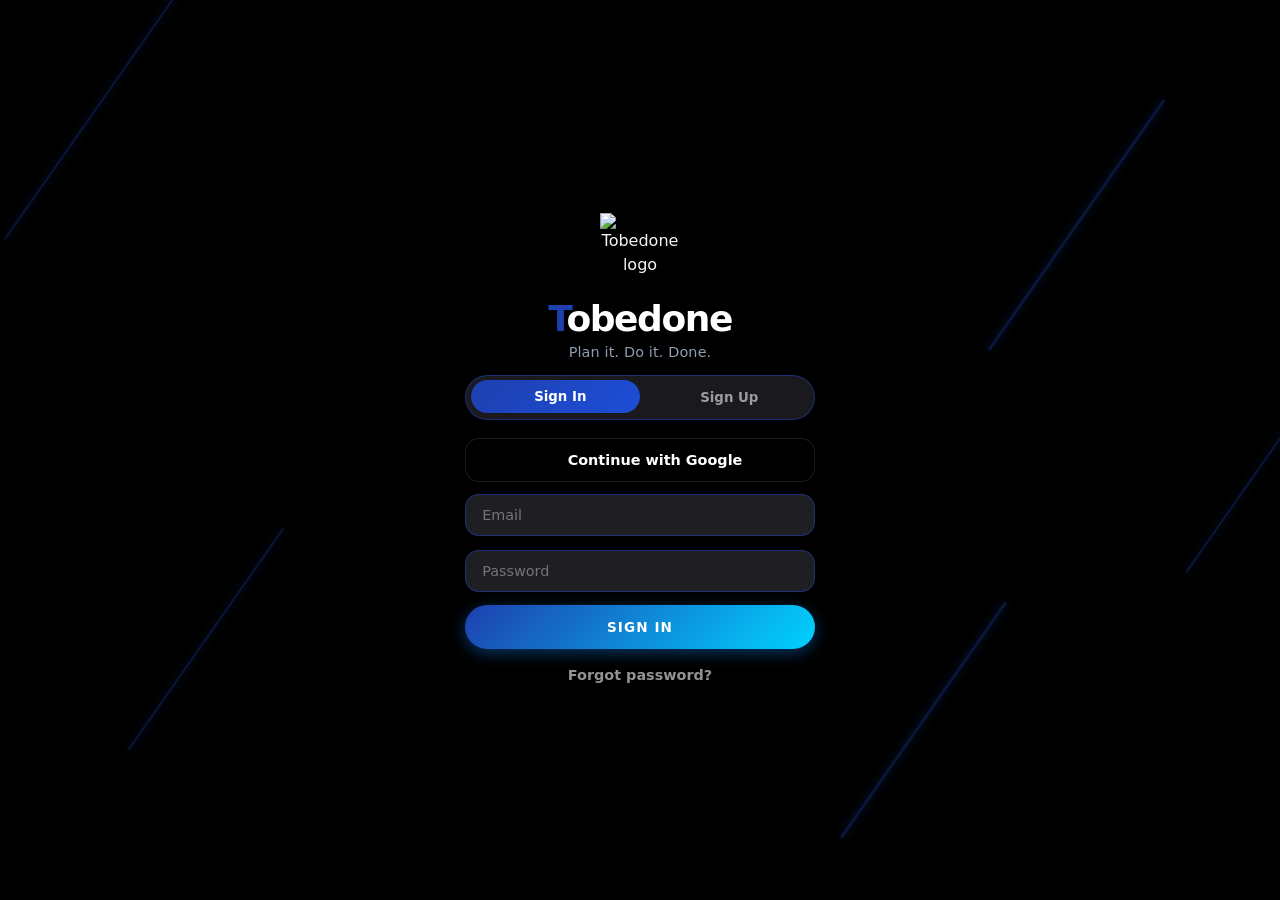
==== index.html @ d6974cb2 "Add files via upload" ====
<!DOCTYPE html>
<html lang="en">
<head>
    <meta charset="UTF-8">
    <meta name="viewport" content="width=device-width, initial-scale=1.0, maximum-scale=1.0, user-scalable=no">
    <title>Tobedone</title>
    <link rel="stylesheet" href="styles.css?v=6.1.9">
    <link rel="stylesheet" href="/src/styles/logo.css?v=6.0.3">
    <link rel="stylesheet" href="https://cdnjs.cloudflare.com/ajax/libs/font-awesome/6.0.0/css/all.min.css">
    <link rel="stylesheet" href="https://cdnjs.cloudflare.com/ajax/libs/cropperjs/1.5.13/cropper.min.css">
    <link rel="manifest" href="manifest.json">
    <link rel="icon" type="image/png" href="/assets/app-logo-20260501.png?v=5">
    <meta name="theme-color" content="#000000">
    <link rel="apple-touch-icon" href="/static/icon-home-192-v7.png">
    <!-- Chart.js -->
    <script src="https://cdn.jsdelivr.net/npm/chart.js"></script>
    <script src="assets.js?v=6.1.9"></script>
</head>
<body class="dark-mode"> <!-- Default to dark mode for pro feel -->
    <div class="bg-lines-container">
        <div class="bg-line bg-line-1"></div>
        <div class="bg-line bg-line-2"></div>
        <div class="bg-line bg-line-3"></div>
        <div class="bg-line bg-line-4"></div>
        <div class="bg-line bg-line-5"></div>
    </div>
    <div id="toast-container" class="toast-container"></div>

    <!-- Auth Page -->
    <div id="auth-page" class="page active">
        <div class="auth-container">
            <img class="auth-logo logo" src="/assets/app-logo-20260501.png?v=3" alt="Tobedone logo">
            <h1 class="main-title">
                <span class="main-title-t">T</span><span class="main-title-rest">obedone</span>
            </h1>
            <p class="brand-tagline">Plan it. Do it. Done.</p>
            <div class="tabs">
                <button id="tab-login" class="tab active" onclick="switchAuthTab('login')">
                    <i class="fas fa-user"></i>
                    <span data-i18n="login">Sign In</span>
                </button>
                <button id="tab-signup" class="tab" onclick="switchAuthTab('signup')">
                    <i class="fas fa-user-plus"></i>
                    <span data-i18n="signup">Sign Up</span>
                </button>
            </div>

            <div class="auth-oauth">
                <button id="google-signin-btn" type="button" class="btn oauth-btn full-width">
                    <span class="oauth-icon" aria-hidden="true"></span>
                    <span data-i18n="continue_with_google">Continue with Google</span>
                </button>
            </div>

            <form id="login-form" class="auth-form active">
                <div class="input-group">
                    <input type="email" id="login-email" data-i18n="email" placeholder="Email" required autocomplete="email">
                </div>
                <div class="input-group">
                    <input type="password" id="login-password" data-i18n="password" placeholder="Password" required autocomplete="current-password">
                    <button type="button" class="password-toggle" data-target="login-password" aria-label="Toggle password visibility">
                        <i class="fas fa-eye" aria-hidden="true"></i>
                    </button>
                </div>
                <button type="submit" class="btn primary" data-i18n="login">Sign In</button>
                <button type="button" id="forgot-password-link" class="btn link-btn" data-i18n="forgot_password">Forgot password?</button>
            </form>

            <form id="signup-form" class="auth-form">
                <div class="input-group">
                    <input type="text" id="signup-name" data-i18n="full_name" placeholder="Full Name" required autocomplete="name">
                </div>
                <div class="input-group">
                    <input type="text" id="signup-username" data-i18n="username" placeholder="Username" required autocomplete="username">
                </div>
                <div class="input-group">
                    <input type="email" id="signup-email" data-i18n="email" placeholder="Email" required autocomplete="email">
                </div>
                <div class="input-group">
                    <input type="password" id="signup-password" data-i18n="password" placeholder="Password" required autocomplete="new-password">
                    <button type="button" class="password-toggle" data-target="signup-password" aria-label="Toggle password visibility">
                        <i class="fas fa-eye" aria-hidden="true"></i>
                    </button>
                </div>
                <button type="submit" class="btn primary" data-i18n="create_account">Create Account</button>
            </form>

            <form id="forgot-form" class="auth-form">
                <div class="auth-note" data-i18n="forgot_password_note">Enter your email and we’ll send you a reset link.</div>
                <div class="input-group">
                    <input type="email" id="forgot-email" data-i18n="email" placeholder="Email" required autocomplete="email">
                </div>
                <button type="submit" class="btn primary" data-i18n="send_reset_link">Send reset link</button>
                <div class="auth-divider"><span data-i18n="or">or</span></div>
                <input type="text" id="recovery-otp" data-i18n="reset_code" placeholder="Reset code" inputmode="numeric" autocomplete="one-time-code">
                <button type="button" id="recovery-otp-btn" class="btn secondary" data-i18n="use_code">Use code</button>
                <button type="button" id="forgot-back-link" class="btn link-btn" data-i18n="back_to_login">Back to login</button>
            </form>

            <div id="verify-form" class="auth-form">
                <div class="auth-note">
                    <div class="auth-note-title" data-i18n="verify_email_title">Verify your email</div>
                    <div id="verify-email-text" class="auth-note-body" data-i18n="verify_email_body">Check your inbox and click the verification link to continue.</div>
                </div>
                <div class="input-group">
                    <input type="text" id="verify-otp" data-i18n="verification_code" placeholder="Verification code" inputmode="numeric" autocomplete="one-time-code">
                </div>
                <button type="button" id="verify-otp-btn" class="btn primary" data-i18n="verify_code">Verify code</button>
                <button type="button" id="resend-verification-btn" class="btn secondary" data-i18n="resend_verification">Resend verification email</button>
                <button type="button" id="verify-back-link" class="btn link-btn" data-i18n="back_to_login">Back to login</button>
            </div>

            <form id="reset-form" class="auth-form">
                <div class="auth-note">
                    <div class="auth-note-title" data-i18n="reset_password_title">Set a new password</div>
                </div>
                <div class="input-group">
                    <input type="password" id="reset-password" data-i18n="new_password" placeholder="New password" required autocomplete="new-password">
                    <button type="button" class="password-toggle" data-target="reset-password" aria-label="Toggle password visibility">
                        <i class="fas fa-eye" aria-hidden="true"></i>
                    </button>
                </div>
                <div class="input-group">
                    <input type="password" id="reset-password-confirm" data-i18n="confirm_password" placeholder="Confirm password" required autocomplete="new-password">
                    <button type="button" class="password-toggle" data-target="reset-password-confirm" aria-label="Toggle password visibility">
                        <i class="fas fa-eye" aria-hidden="true"></i>
                    </button>
                </div>
                <button type="submit" class="btn primary" data-i18n="update_password">Update password</button>
            </form>
            <div id="auth-error" class="error-msg"></div>
        </div>
    </div>

    <!-- Main App Layout -->
    <div id="main-app" class="page">
        <!-- Top Bar -->
        <header class="top-bar">
            <div class="top-bar-left">
                <img class="app-logo-small" src="/assets/app-logo-20260501.png?v=3" alt="Logo">
                <h2 class="app-title-small"><span style="color: var(--primary);">T</span>obedone</h2>
            </div>
            <div class="scroll-progress-track" aria-hidden="true">
                <div id="scroll-progress-fill" class="scroll-progress-fill"></div>
            </div>
        </header>
        <div class="top-actions-float">
            <button id="top-install-btn" class="icon-btn install-trigger" style="display: none;" aria-label="Install App">
                <i class="fas fa-download"></i>
            </button>
            <button class="icon-btn settings-trigger" onclick="showView('settings')" aria-label="Settings">
                <i class="fas fa-cog"></i>
            </button>
        </div>

        <main id="content">
            <!-- Reports View -->
            <section id="view-reports" class="view">
                <div class="view-header">
                    <h1 data-i18n="reports">Reports</h1>
                </div>
                
                <!-- Monthly Calendar -->
                <div class="card calendar-container" style="margin-bottom: 1.5rem;">
                    <div class="calendar-header">
                        <button class="btn secondary" onclick="changeDashboardMonth(-1)">❮</button>
                        <h2 id="dashboard-calendar-month-year">Month Year</h2>
                        <button class="btn secondary" onclick="changeDashboardMonth(1)">❯</button>
                    </div>
                    <div class="calendar-grid" id="dashboard-calendar-grid">
                        <!-- Calendar injected here -->
                    </div>
                </div>

                <div class="card habits-today-card" style="margin-bottom: 1.5rem;">
                    <div class="identity-header">
                        <h3>Today's Habits</h3>
                        <span class="priority-badge priority-medium">Consistency</span>
                    </div>
                    <div id="today-habits-list" class="habit-list"></div>
                </div>
                
                <div id="dashboard-hero-metrics" class="hero-metric-grid">
                    <!-- Hero Metrics injected by app.js -->
                </div>

                <div class="card progress-section" style="margin-bottom: 1.5rem;">
                    <div class="progress-header">
                        <label data-i18n="daily_progress">Daily Progress</label>
                        <span id="multiplier-badge" class="priority-badge priority-low" style="display:none">1.0x Boost</span>
                    </div>
                    <div class="progress-bar"><div id="daily-progress-fill" style="width: 0%"></div></div>
                </div>

                <div id="weekly-summary" class="card" style="margin-top: 1.5rem; display: none;">
                    <h3>Weekly Summary</h3>
                    <div id="weekly-summary-content"></div>
                </div>
            </section>

            <!-- Me View -->
            <section id="view-me" class="view">
                <div class="view-header">
                    <h1 data-i18n="me">Me</h1>
                </div>

                <div class="card" style="margin-bottom: 1.5rem;">
                    <div style="display: flex; align-items: center; gap: 1rem;">
                        <div class="profile-avatar-wrap">
                            <img id="profile-avatar" src="https://ui-avatars.com/api/?name=User&background=0a86ff&color=fff&size=128&bold=true" alt="Profile avatar" class="profile-avatar-img">
                            <button id="profile-avatar-edit" type="button" class="profile-avatar-edit" aria-label="Edit profile photo">
                                <img src="/assets/pencil-edit.png" alt="Edit">
                            </button>
                            <input id="profile-avatar-input" type="file" accept="image/*" style="display:none;">
                        </div>
                        <div style="flex: 1; display: flex; flex-direction: column; gap: 0.25rem; justify-content: center;">
                            <div id="profile-name" class="profile-display-name" style="margin: 0; font-size: 1.5rem;">User</div>
                            <div id="profile-username" class="profile-display-username" style="margin: 0; font-size: 1rem; opacity: 0.7;">@user</div>
                        </div>
                    </div>

                    <form id="profile-edit-form" style="margin-top: 2rem;">
                        <div class="form-row" style="flex-direction: column; gap: 1.5rem;">
                            <!-- Full Name Group -->
                            <div class="form-group" style="display: flex; flex-direction: column; gap: 0.5rem;">
                                <label data-i18n="full_name" style="font-weight: 700; color: var(--text-secondary);">Full Name</label>
                                <div style="display: flex; gap: 1rem; align-items: center; background: rgba(255,255,255,0.03); padding: 0.5rem; border-radius: 16px; border: 1px solid rgba(255,255,255,0.05);">
                                    <input id="profile-name-input" type="text" data-i18n="full_name" placeholder="Full Name" autocomplete="name" readonly style="flex: 1; background: transparent; border: none; padding: 0.5rem 1rem; font-size: 1rem; color: var(--text-primary); outline: none;">
                                    <button type="button" class="primary-link-btn-small" onclick="enableEdit('profile-name-input')" style="min-width: 120px;">
                                        <span data-i18n="change_name">Change Name</span>
                                    </button>
                                </div>
                            </div>
                            <!-- Username Group -->
                            <div class="form-group" style="display: flex; flex-direction: column; gap: 0.5rem;">
                                <label data-i18n="username" style="font-weight: 700; color: var(--text-secondary);">Username</label>
                                <div style="display: flex; gap: 1rem; align-items: center; background: rgba(255,255,255,0.03); padding: 0.5rem; border-radius: 16px; border: 1px solid rgba(255,255,255,0.05);">
                                    <input id="profile-username-input" type="text" data-i18n="username" placeholder="Username" autocomplete="username" readonly style="flex: 1; background: transparent; border: none; padding: 0.5rem 1rem; font-size: 1rem; color: var(--text-primary); outline: none;">
                                    <button type="button" class="primary-link-btn-small" onclick="enableEdit('profile-username-input')" style="min-width: 120px;">
                                        <span data-i18n="change_username">Change Username</span>
                                    </button>
                                </div>
                            </div>
                        </div>
                        <div class="form-actions" style="margin-top: 2rem;">
                            <div style="display:flex; gap: 1rem; width: 100%;">
                                <button id="profile-cancel-btn" type="button" class="btn secondary" style="flex: 1; padding: 12px; border-radius: 100px; font-weight: 700; font-size: 0.85rem;" disabled>Cancel</button>
                                <button id="profile-save-btn" type="submit" class="btn primary" style="flex: 1; padding: 12px; border-radius: 100px; font-weight: 900; font-size: 0.85rem;" disabled>Save Changes</button>
                            </div>
                        </div>
                    </form>
                </div>

                <div class="card identity-card" style="margin-bottom: 1.5rem;">
                    <div class="identity-header">
                        <h3>Identity</h3>
                        <span id="identity-level-badge" class="priority-badge priority-low">Level 1</span>
                    </div>
                    <div class="identity-progress-wrap">
                        <div class="progress-bar">
                            <div id="identity-xp-fill" class="identity-xp-fill" style="width: 0%"></div>
                        </div>
                        <div id="identity-xp-text" class="identity-xp-text">XP 0/100 Total 0</div>
                    </div>
                    <div id="identity-stats" class="identity-stats"></div>
                    <div class="identity-trust">
                        <span class="label">Trust Sync</span>
                        <span id="identity-trust-value" class="value">0.0</span>
                    </div>
                    <div id="identity-badges" class="identity-badges"></div>
                    <button onclick="openShareModal()" class="btn primary" style="width: 100%; margin-top: 1rem;">
                        <i class="fas fa-share-alt" style="margin-right: 0.5rem;"></i> Share Progress
                    </button>
                </div>

                <div class="card for-you-card" style="margin-bottom: 1.5rem;">
                    <div class="identity-header">
                        <h3>For You</h3>
                        <span id="for-you-pressure" class="priority-badge priority-low">Adaptive</span>
                    </div>
                    <div id="for-you-list" class="for-you-list"></div>
                </div>

                <div id="score-comparison" class="card score-comparison" style="display: none; margin-bottom: 1.5rem;">
                    <span id="score-comparison-text"></span>
                </div>

                <div id="missed-tasks-alert" class="card missed-tasks-alert" style="display: none; margin-bottom: 1.5rem;">
                    <span id="missed-tasks-text"></span>
                </div>

                <div class="charts-section">
                    <h2 class="view-subtitle" data-i18n="statistics">Statistics</h2>
                    <div class="chart-grid">
                        <div class="chart-container">
                            <h3 data-i18n="task_distribution">Task Distribution</h3>
                            <canvas id="task-pie-chart"></canvas>
                        </div>
                        <div class="chart-container">
                            <h3 data-i18n="weekly_trend">Weekly Trend</h3>
                            <canvas id="weekly-trend-chart"></canvas>
                        </div>
                    </div>
                </div>
            </section>



            <!-- Calendar View -->
            <section id="view-calendar" class="view">
                <div class="view-header">
                    <h1 data-i18n="calendar">Calendar</h1>
                </div>
                
                <div class="card calendar-container">
                    <div class="calendar-header">
                        <button class="btn secondary" onclick="changeMonth(-1)">❮</button>
                        <h2 id="calendar-month-year">Month Year</h2>
                        <button class="btn secondary" onclick="changeMonth(1)">❯</button>
                    </div>
                    <div class="calendar-grid" id="calendar-grid">
                        <!-- Calendar injected here -->
                    </div>
                </div>

                <div id="day-tasks-container" class="day-tasks-list" style="margin-top: 2rem;">
                    <!-- Tasks for selected day injected here -->
                </div>
            </section>


            <!-- Insights View -->
            <section id="view-insights" class="view">
                <div class="view-header">
                    <h1 data-i18n="insights">Insights</h1>
                </div>
                
                <div id="smart-insights-container" class="insights-container" style="margin-bottom: 2rem;">
                    <!-- Smart insights will be injected here -->
                </div>

                <div class="card" style="margin-bottom: 1.5rem;">
                    <h3 style="margin-bottom: 1rem;">Goal Analytics</h3>
                    <div class="weekly-summary-stats">
                        <div class="weekly-summary-stat">
                            <span class="label">Completion Rate</span>
                            <span id="goal-completion-rate" class="value">0%</span>
                        </div>
                        <div class="weekly-summary-stat">
                            <span class="label">Achieved / Failed</span>
                            <span id="goal-achieved-failed" class="value">0 / 0</span>
                        </div>
                        <div class="weekly-summary-stat">
                            <span class="label">Avg Completion Time</span>
                            <span id="goal-average-time" class="value">0d</span>
                        </div>
                    </div>
                </div>

                <div class="insights-container">
                    <div class="insight-card">
                        <span class="icon"><i class="fas fa-lightbulb"></i></span>
                        <div class="insight-content">
                            <h4 data-i18n="productive_day">Most Productive Day</h4>
                            <p id="insight-best-day">Analyzing patterns...</p>
                        </div>
                    </div>
                    <div class="insight-card">
                        <span class="icon"><i class="fas fa-bolt"></i></span>
                        <div class="insight-content">
                            <h4 data-i18n="productive_hour">Most Productive Hour</h4>
                            <p id="insight-best-hour">Analyzing patterns...</p>
                        </div>
                    </div>
                    <div class="insight-card" style="border-left: 4px solid var(--error);">
                        <span class="icon"><i class="fas fa-exclamation-triangle"></i></span>
                        <div class="insight-content">
                            <h4 data-i18n="failure_patterns">Failure Patterns</h4>
                            <p id="insight-failure-pattern">Analyzing patterns...</p>
                        </div>
                    </div>
                </div>

                <div class="card">
                    <h3 data-i18n="achievements" style="margin-bottom: 1.5rem;">Achievements</h3>
                    <div id="achievements-list" class="achievements-grid">
                        <!-- Achievements injected here -->
                    </div>
                </div>
            </section>


            <!-- Tasks View -->
            <section id="view-tasks" class="view active">
                <div class="view-header">
                    <h1 id="tasks-goals-title" data-i18n="tasks">TASKS</h1>
                    <button id="tasks-goals-add-btn" onclick="toggleCurrentForm()" class="btn primary" data-i18n="add_new_task">+ Add Task</button>
                </div>

                <div class="card" style="margin-bottom: 1.5rem;">
                    <div class="tabs" style="margin: 0;">
                        <button id="tab-tasks-only" class="tab active" onclick="switchTasksGoalsTab('tasks')" data-i18n="tasks">Tasks</button>
                        <button id="tab-goals-only" class="tab" onclick="switchTasksGoalsTab('goals')">Goals</button>
                        <button id="tab-habits-only" class="tab" onclick="switchTasksGoalsTab('habits')">Habits</button>
                    </div>
                </div>

                <div id="smart-suggestion-container" style="display: none;"></div>

                <div id="tasks-only-container">
                    <div class="card" style="margin-bottom: 1.5rem; padding: 1rem;">
                        <div class="filters-bar">
                            <select id="filter-priority" onchange="loadTasks()">
                                <option value="" data-i18n="all">All Priorities</option>
                                <option value="high" data-i18n="high">High</option>
                                <option value="medium" data-i18n="medium">Medium</option>
                                <option value="low" data-i18n="low">Low</option>
                            </select>
                            <select id="filter-status" onchange="loadTasks()">
                                <option value="" data-i18n="all">All Status</option>
                                <option value="pending" data-i18n="pending">Pending</option>
                                <option value="completed" data-i18n="completed">Completed</option>
                                <option value="failed" data-i18n="failed">Failed</option>
                            </select>
                        </div>
                    </div>

                    <div id="task-list" class="task-list">
                        <!-- Tasks injected here -->
                    </div>
                </div>

                <div id="goals-only-container" style="display: none;">
                    <div id="goals-list" class="task-list"></div>
                </div>
                <div id="habits-only-container" style="display: none;">
                    <div id="habits-list" class="task-list"></div>
                </div>
            </section>

            <section id="view-goals" class="view">
                <div class="view-header">
                    <h1>Goals</h1>
                    <button onclick="toggleGoalForm()" class="btn primary">+ New Goal</button>
                </div>
                <div id="goals-list" class="task-list"></div>
            </section>

            <!-- Settings View -->
            <section id="view-settings" class="view">
                <div class="view-header">
                    <h1 data-i18n="settings">Settings</h1>
                </div>
                
                <div class="card" style="margin-bottom: 1.25rem;">
                    <h3 data-i18n="theme" style="margin-bottom: 1rem;">Theme</h3>
                    <div class="settings-row">
                        <span data-i18n="toggle_dark">Toggle Dark Mode</span>
                        <label class="switch">
                            <input type="checkbox" id="dark-mode-switch" onchange="toggleDarkMode()">
                            <span class="slider round"></span>
                        </label>
                    </div>
                </div>

                <div class="card" style="margin-bottom: 1.25rem;">
                    <h3 data-i18n="language" style="margin-bottom: 1rem;">Language</h3>
                    <select id="lang-selector" onchange="changeLanguage(this.value)">
                        <option value="en">English</option>
                        <option value="el">Ελληνικά</option>
                        <option value="es">Español</option>
                        <option value="fr">Français</option>
                        <option value="de">Deutsch</option>
                        <option value="it">Italiano</option>
                        <option value="pt">Português</option>
                    </select>
                </div>

                <div class="card">
                    <h3 data-i18n="app_info" style="margin-bottom: 1rem;">App Info</h3>
                    <p style="margin-bottom: 1rem;"><span data-i18n="version">Version</span>: 4.0.0</p>
                    <button onclick="forceUpdateApp()" class="btn secondary" style="width: 100%; margin-bottom: 1rem;">Force Update App</button>
                    <button id="install-btn" class="btn secondary full-width" style="display:none; margin-bottom: 1rem;">Install App</button>
                    <button onclick="logout()" class="btn logout-btn full-width">
                        <i class="fas fa-sign-out-alt" style="margin-right: 0.5rem;"></i>
                        <span data-i18n="logout">Logout</span>
                    </button>
                </div>
            </section>

        </main>

        <!-- Bottom Navigation -->
        <nav class="bottom-nav">
            <div class="bottom-nav-glow"></div>
            <button class="nav-item active" onclick="showView('tasks')">
                <span class="nav-icon"><i class="fas fa-tasks"></i></span>
                <span class="nav-label" data-i18n="tasks">Tasks</span>
            </button>
            <button class="nav-item" onclick="showView('reports')">
                <span class="nav-icon"><i class="fas fa-chart-line"></i></span>
                <span class="nav-label" data-i18n="reports">Reports</span>
            </button>
            <button class="nav-item" onclick="showView('insights')">
                <span class="nav-icon"><i class="fas fa-chart-bar"></i></span>
                <span class="nav-label" data-i18n="insights">Insights</span>
            </button>
            <button class="nav-item" onclick="showView('me')">
                <span class="nav-icon"><i class="fas fa-user"></i></span>
                <span class="nav-label" data-i18n="me">Me</span>
            </button>
        </nav>
    </div>

    <div id="task-form-container" class="task-form-modal">
        <form id="add-task-form">
            <h3 data-i18n="new_task">New Task</h3>
            <input type="text" id="task-title" data-i18n="task_placeholder" placeholder="What needs to be done?" required>
            
            <div class="form-row">
                <div class="form-group">
                    <label data-i18n="date">Date</label>
                    <input type="date" id="task-date" required>
                </div>
                <div class="form-group">
                    <label data-i18n="time">Time</label>
                    <input type="time" id="task-time" required>
                </div>
            </div>

            <div class="form-row">
                <div class="form-group">
                    <label data-i18n="category">Category</label>
                    <input type="text" id="task-category" placeholder="General" value="General">
                </div>
                <div class="form-group">
                    <label data-i18n="priority">Priority</label>
                    <select id="task-priority">
                        <option value="low" data-i18n="low">Low</option>
                        <option value="medium" data-i18n="medium" selected>Medium</option>
                        <option value="high" data-i18n="high">High</option>
                    </select>
                </div>
            </div>

            <div style="display:none">
                <select id="task-difficulty"><option value="medium" selected></option></select>
                <select id="task-recurring"><option value="none" selected></option></select>
                <input type="date" id="task-due-date">
            </div>

            <div class="goal-link-control">
                <label class="goal-link-toggle">
                    <input type="checkbox" id="task-link-goal-checkbox" onchange="toggleTaskGoalLink(this.checked)">
                    <span>Link this task to a goal</span>
                </label>
                <select id="task-goal-select" disabled>
                    <option value="">Select goal</option>
                </select>
            </div>

            <div class="form-actions">
                <button type="button" onclick="toggleTaskForm()" class="btn secondary" data-i18n="cancel">Cancel</button>
                <button type="submit" class="btn primary" data-i18n="add_task">Add Task</button>
            </div>
        </form>
    </div>

    <div id="goal-form-container" class="task-form-modal">
        <form id="add-goal-form">
            <h3>New Goal</h3>
            <input type="text" id="goal-title" placeholder="Goal title" required>
            <div class="form-row">
                <div class="form-group">
                    <label>Category</label>
                    <input type="text" id="goal-category" placeholder="General" value="General" required>
                </div>
                <div class="form-group">
                    <label>Goal Type</label>
                    <select id="goal-type">
                        <option value="today">Today (Short Length)</option>
                        <option value="tomorrow">Tomorrow (Short Length)</option>
                        <option value="three_days">1-3 days (Short Length)</option>
                        <option value="one_week">1 week (Medium Length)</option>
                        <option value="two_weeks" selected>1-2 weeks (Medium Length)</option>
                        <option value="one_month">1 month (Medium Length)</option>
                        <option value="three_months">3 months (Long Length)</option>
                        <option value="six_months">6 months (Long Length)</option>
                        <option value="one_year">1 year (Long Length)</option>
                        <option value="one_year_plus">1 year+ (Long Length)</option>
                    </select>
                </div>
            </div>
            <div class="form-row">
                <div class="form-group">
                    <label>Deadline</label>
                    <select id="goal-deadline-preset" onchange="handleGoalDeadlinePreset()">
                        <option value="tomorrow">Tomorrow</option>
                        <option value="week">1 Week</option>
                        <option value="month">1 Month</option>
                        <option value="custom">Custom Date</option>
                    </select>
                </div>
                <div class="form-group">
                    <label>Custom Deadline</label>
                    <input type="date" id="goal-custom-deadline" disabled>
                </div>
            </div>
            <div class="form-actions">
                <button type="button" onclick="toggleGoalForm()" class="btn secondary">Cancel</button>
                <button type="submit" class="btn primary">Create Goal</button>
            </div>
        </form>
    </div>

    <div id="habit-form-container" class="task-form-modal">
        <form id="add-habit-form">
            <h3>New Habit</h3>
            <input type="text" id="habit-title" placeholder="Habit title" required>
            <div class="form-row">
                <div class="form-group">
                    <label>Category</label>
                    <input type="text" id="habit-category" placeholder="General" value="General" required>
                </div>
                <div class="form-group">
                    <label>Preferred Time</label>
                    <input type="time" id="habit-time">
                </div>
            </div>
            <div class="form-row">
                <div class="form-group">
                    <label>Frequency</label>
                    <select id="habit-frequency" onchange="toggleHabitDaysSelector(this.value)">
                        <option value="daily">Daily</option>
                        <option value="weekly">Specific Days</option>
                    </select>
                </div>
                <div id="habit-days-group" class="form-group" style="display:none;">
                    <label>Days</label>
                    <div class="habit-days-picker">
                        <label><input type="checkbox" value="0">Mon</label>
                        <label><input type="checkbox" value="1">Tue</label>
                        <label><input type="checkbox" value="2">Wed</label>
                        <label><input type="checkbox" value="3">Thu</label>
                        <label><input type="checkbox" value="4">Fri</label>
                        <label><input type="checkbox" value="5">Sat</label>
                        <label><input type="checkbox" value="6">Sun</label>
                    </div>
                </div>
            </div>
            <div class="form-actions">
                <button type="button" onclick="toggleHabitForm()" class="btn secondary">Cancel</button>
                <button type="submit" class="btn primary">Create Habit</button>
            </div>
        </form>
    </div>

    <div id="goal-reflection-modal" class="task-form-modal">
        <form id="goal-reflection-form">
            <h3>Goal Reflection</h3>
            <div class="form-group">
                <label>What went well?</label>
                <textarea id="reflection-went-well" placeholder="Tell us about what worked..." rows="3"></textarea>
            </div>
            <div class="form-group">
                <label>What didn't go well?</label>
                <textarea id="reflection-didnt-go-well" placeholder="What could be improved..." rows="3"></textarea>
            </div>
            <div class="form-actions">
                <button type="button" onclick="closeReflectionModal()" class="btn secondary">Skip</button>
                <button type="submit" class="btn primary">Save Reflection</button>
            </div>
        </form>
    </div>

    <!-- Share Modal -->
    <div id="share-modal" class="task-form-modal">
        <div class="share-modal-content">
            <h2 style="margin-bottom: 1rem; text-align: center;">Share Your Progress</h2>
            
            <!-- Share Card Preview -->
            <div id="share-card" class="share-card">
                <div class="share-card-header">
                    <img class="share-logo logo" src="/assets/app-logo-20260501.png?v=3" alt="Tobedone">
                    <h3 id="share-username">Username</h3>
                </div>
                <div class="share-card-stats">
                    <div class="share-stat">
                        <span class="share-stat-label">Level</span>
                        <span id="share-level" class="share-stat-value">1</span>
                    </div>
                    <div class="share-stat">
                        <span class="share-stat-label">XP</span>
                        <span id="share-xp" class="share-stat-value">0</span>
                    </div>
                    <div class="share-stat">
                        <span class="share-stat-label">Streak</span>
                        <span id="share-streak" class="share-stat-value">0</span>
                    </div>
                    <div class="share-stat">
                        <span class="share-stat-label">Completed Tasks</span>
                        <span id="share-completed-tasks" class="share-stat-value">0</span>
                    </div>
                    <div class="share-stat">
                        <span class="share-stat-label">Goals Achieved</span>
                        <span id="share-goals-achieved" class="share-stat-value">0</span>
                    </div>
                </div>
                <div class="share-card-footer">
                    <span><span style="color: var(--primary);">T</span>obedone</span>
                </div>
            </div>
            
            <!-- Share Actions -->
            <div class="share-actions">
                <button onclick="downloadShareCard()" class="btn primary" style="flex: 1;">
                    <i class="fas fa-download" style="margin-right: 0.5rem;"></i> Download
                </button>
                <button onclick="copyShareText()" class="btn secondary" style="flex: 1;">
                    <i class="fas fa-copy" style="margin-right: 0.5rem;"></i> Copy Text
                </button>
                <button onclick="nativeShare()" class="btn secondary" style="flex: 1;">
                    <i class="fas fa-share" style="margin-right: 0.5rem;"></i> Share
                </button>
            </div>
            
            <!-- Profile Link -->
            <div class="profile-link-section">
                <label style="margin-bottom: 0.5rem; display: block;">Profile Link</label>
                <div style="display: flex; gap: 0.5rem;">
                    <input type="text" id="profile-link" readonly style="flex: 1; padding: 0.75rem; border-radius: 8px; border: 1px solid var(--border-color); background: var(--bg-secondary); color: var(--text-primary);">
                    <button onclick="copyProfileLink()" class="btn secondary">
                        <i class="fas fa-copy"></i>
                    </button>
                </div>
            </div>
            
            <div class="form-actions" style="margin-top: 1.5rem;">
                <button type="button" onclick="closeShareModal()" class="btn secondary" style="width: 100%;">Close</button>
            </div>
        </div>
    </div>

    <!-- Crop Image Modal -->
    <div id="crop-modal" class="modal">
        <div class="modal-content glass-card" style="max-width: 500px;">
            <div class="modal-header">
                <h3>Adjust Profile Photo</h3>
            </div>
            <div class="crop-container" style="max-height: 400px; overflow: hidden; margin: 1rem 0; border-radius: 12px;">
                <img id="crop-image" src="" style="max-width: 100%; display: block;">
            </div>
            <div style="display: flex; gap: 1rem;">
                <button type="button" id="crop-cancel-btn" class="btn secondary" style="flex: 1;">Cancel</button>
                <button type="button" id="crop-save-btn" class="btn primary" style="flex: 1;">Crop & Save</button>
            </div>
        </div>
    </div>

    <div id="loading-overlay" class="loading-overlay">
        <div class="loading-content">
            <img class="loading-logo logo" src="/assets/app-logo-20260501.png?v=3" alt="Tobedone logo">
            <h2 class="loading-title"><span class="brand-t">T</span><span class="brand-rest">obedone</span></h2>
            <div class="spinner"></div>
        </div>
    </div>


    <script src="https://cdn.jsdelivr.net/npm/@supabase/supabase-js@2.49.1/dist/umd/supabase.min.js"></script>
    <script src="https://cdnjs.cloudflare.com/ajax/libs/cropperjs/1.5.13/cropper.min.js"></script>
    <script src="app.js?v=6.1.9"></script>
</body>
</html>
---- styles.css ----
/* Global Design System - Professional Production Polish */
:root {
    --primary: #1e40af;
    --primary-2: #1e3a8a;
    --primary-3: #3730a3;
    --primary-glow: rgba(30, 64, 175, 0);
    --background: #000000;
    --background-rgb: 0, 0, 0;
    --surface: rgba(30, 30, 35, 1);
    --surface-hover: rgba(40, 40, 45, 1);
    --surface-soft: rgba(25, 25, 30, 1);
    --text-primary: #f5f5f5;
    --text-secondary: rgba(245, 245, 245, 0.6);
    --border: rgba(30, 64, 175, 0.6);
    --success: #15803d;
    --success-glow: rgba(21, 128, 61, 0);
    --error: #991b1b;
    --error-glow: rgba(153, 27, 27, 0);
    --warning: #f59e0b;
    --line-color: rgba(30, 64, 175, 0.4);
    
    /* Glassmorphism */
    --glass-blur: blur(40px);
    --glass-shadow: 0 16px 60px rgba(0, 0, 0, 0.5);
    --card-shadow: 0 10px 40px rgba(0, 0, 0, 0.35);
    --card-hover-shadow: 0 22px 70px rgba(0, 0, 0, 0.5);
    
    /* Spacing & Consistency */
    --radius-md: 12px;
    --radius-lg: 16px;
    --radius-xl: 20px;
    --radius-full: 999px;
    --sidebar-width: 280px;
    --transition-fast: 150ms cubic-bezier(0.4, 0, 0.2, 1);
    --transition: 250ms cubic-bezier(0.4, 0, 0.2, 1);
    --transition-slow: 400ms cubic-bezier(0.4, 0, 0.2, 1);
}

/* Brand Logo Styles */
.logo-defs {
    position: absolute;
    width: 0;
    height: 0;
    overflow: hidden;
}

.logo {
    image-rendering: -webkit-optimize-contrast;
    image-rendering: optimizeQuality;
    -webkit-font-smoothing: antialiased;
    -moz-osx-font-smoothing: grayscale;
}

.brand-logo {
    width: 32px;
    height: 32px;
}

.auth-logo {
    width: 190px !important;
    height: 190px !important;
    margin: 0 auto -0.3rem !important;
    display: block;
}

.loading-content {
    display: flex;
    flex-direction: column;
    align-items: center;
    gap: 1rem;
}

.loading-logo {
    width: 100px;
    height: 100px;
}

.loading-title {
    font-size: 1.5rem;
    font-weight: 800;
    letter-spacing: 0.05em;
}

.brand-t, .loading-title .brand-t {
    color: var(--primary);
}

.brand-rest, .loading-title .brand-rest {
    color: #ffffff;
}

body.light-mode .brand-rest,
body.light-mode .loading-title .brand-rest,
body.light-mode .main-title-rest {
    color: white;
    -webkit-text-stroke: 1.2px black;
    text-shadow: 0 0 2px rgba(0,0,0,0.8);
}

body.light-mode {
    --primary: #1e40af;
    --primary-2: #1e3a8a;
    --primary-3: #3730a3;
    --background: #ffffff;
    --background-rgb: 255, 255, 255;
    --surface: rgba(230, 235, 245, 1);
    --surface-hover: rgba(220, 225, 235, 1);
    --text-primary: #000000;
    --text-secondary: #475569;
    --border: rgba(30, 64, 175, 0.5);
    --line-color: rgba(30, 64, 175, 0.3);
    --success: #15803d;
    --error: #991b1b;
    --primary-glow: rgba(30, 64, 175, 0);
    --glass-shadow: 0 4px 20px rgba(0, 0, 0, 0.08);
}

body.light-mode .bg-lines-container {
    display: block;
}

body.light-mode .bg-line {
    background: rgba(10, 134, 255, 0.18);
    box-shadow: 0 0 18px rgba(10, 134, 255, 0.12);
}

* {
    box-sizing: border-box;
    margin: 0;
    padding: 0;
    font-family: 'Inter', system-ui, -apple-system, sans-serif;
    -webkit-tap-highlight-color: transparent;
}

body {
    background-color: var(--background);
    color: var(--text-primary);
    line-height: 1.5;
    overflow-y: auto;
    min-height: 100vh;
    width: 100vw;
    position: relative;
}

/* Chaotic Futuristic Background Lines */
.bg-lines-container {
    position: fixed;
    inset: 0;
    z-index: -1;
    overflow: hidden;
    pointer-events: none;
}

.bg-lines-container::before,
.bg-lines-container::after { content: none; }

.bg-line {
    position: absolute;
    background: var(--line-color);
    box-shadow: 0 0 10px rgba(10, 134, 255, 0.22), 0 0 16px rgba(10, 134, 255, 0.12);
    border-radius: 100px;
    opacity: 0.82;
    will-change: transform;
    transform: translate3d(0, 0, 0);
}

.bg-line-1 { width: 2px; height: 38vh; top: -8%; left: 8%; transform: rotate(35deg); animation: float1 26s infinite alternate ease-in-out; }
.bg-line-2 { width: 3px; height: 34vh; top: 8%; left: 84%; transform: rotate(35deg); animation: float2 31s infinite alternate ease-in-out; }
.bg-line-3 { width: 2px; height: 30vh; bottom: 14%; left: 16%; transform: rotate(35deg); animation: float3 28s infinite alternate ease-in-out; }
.bg-line-4 { width: 3px; height: 32vh; top: 64%; left: 72%; transform: rotate(35deg); animation: float4 34s infinite alternate ease-in-out; }
.bg-line-5 { width: 2px; height: 26vh; top: 40%; right: 2%; transform: rotate(35deg); animation: float1 29s infinite alternate-reverse ease-in-out; }

@keyframes float1 { 
    0% { transform: translate(0, 0) rotate(-25deg); }
    100% { transform: translate(50px, 30px) rotate(-20deg); }
}
@keyframes float2 { 
    0% { transform: translate(0, 0) rotate(15deg); }
    100% { transform: translate(-40px, 60px) rotate(20deg); }
}
@keyframes float3 { 
    0% { transform: translate(0, 0) rotate(110deg); }
    100% { transform: translate(30px, -40px) rotate(115deg); }
}
@keyframes float4 { 
    0% { transform: translate(0, 0) rotate(45deg); }
    100% { transform: translate(-60px, -20px) rotate(40deg); }
}

/* Scrollbar */
::-webkit-scrollbar { width: 4px; }
::-webkit-scrollbar-track { background: transparent; }
::-webkit-scrollbar-thumb { background: var(--border); border-radius: 10px; }

/* Typography Hierarchy */
h1 { font-size: 1.875rem; font-weight: 800; letter-spacing: -0.025em; margin-bottom: 0.5rem; }
h2 { font-size: 1.5rem; font-weight: 700; letter-spacing: -0.025em; }
h3 { font-size: 1.125rem; font-weight: 600; }
p { color: var(--text-secondary); font-size: 0.9375rem; }

/* Global Card System - Professional Depth & Consistency */
.card, .metric-card, .task-card, .settings-card, .chart-container, .insight-card, .auth-container {
    position: relative;
    overflow: hidden;
    background: var(--surface);
    backdrop-filter: var(--glass-blur);
    -webkit-backdrop-filter: var(--glass-blur);
    border: 1px solid var(--border);
    border-radius: var(--radius-lg);
    padding: 1.5rem;
    box-shadow: var(--card-shadow);
    transition: transform var(--transition), border-color var(--transition), background var(--transition), box-shadow var(--transition);
    z-index: 1;
}

body.light-mode .card,
body.light-mode .task-card,
body.light-mode .settings-card,
body.light-mode .chart-container,
body.light-mode .insight-card,
body.light-mode .auth-container {
    background: var(--surface);
}

body.light-mode .metric-card {
    background: linear-gradient(135deg, rgba(255,255,255,1), rgba(255,255,255,1));
    border-color: rgba(30,64,175,0.15);
}

body.light-mode .hero-metric {
    border: none !important;
    box-shadow: none !important;
}

body.light-mode .hero-metric-grid .hero-metric:nth-child(1) {
    background: linear-gradient(135deg, #f4f8ff 0%, #2b5fd6 58%, #173a8a 100%) !important;
}

body.light-mode .hero-metric-grid .hero-metric:nth-child(2) {
    background: linear-gradient(135deg, #fff6ee 0%, #d97706 58%, #8a3f00 100%) !important;
}

body.light-mode .hero-metric-grid .hero-metric:nth-child(3) {
    background: linear-gradient(135deg, #effff4 0%, #16a34a 58%, #065f46 100%) !important;
}

body.light-mode .hero-metric-bg {
    display: none !important;
}

body.light-mode .hero-metric-label,
body.light-mode .hero-metric-value {
    color: #ffffff !important;
    text-shadow: 0 1px 1px rgba(0,0,0,0.25);
}



.card:hover, .task-card:hover, .metric-card:hover {
    background: var(--surface-hover);
    border-color: var(--primary);
    box-shadow: var(--card-hover-shadow);
    transform: translateY(-4px);
}

/* Metric Card Enhancements */
.metrics-grid {
    display: grid;
    grid-template-columns: repeat(auto-fit, minmax(240px, 1fr));
    gap: 1.25rem;
}

.metric-card {
    padding: 1.25rem;
    position: relative;
    overflow: hidden;
}

.metric-card::before {
    content: '';
    position: absolute;
    top: 0;
    left: 0;
    width: 4px;
    height: 100%;
    background: linear-gradient(to bottom, var(--primary), #10b981);
}

.metric-card:nth-child(2)::before {
    background: linear-gradient(to bottom, #f59e0b, #ef4444);
}

.metric-card:nth-child(3)::before {
    background: linear-gradient(to bottom, #10b981, #06b6d4);
}

/* Score label covers entire metric card background */
.metric-card:nth-child(1):has(.score-label.excellent) {
    background: linear-gradient(135deg, rgba(16, 185, 129, 0.25), rgba(16, 185, 129, 0.08));
}
.metric-card:nth-child(1):has(.score-label.good) {
    background: linear-gradient(135deg, rgba(0, 102, 255, 0.25), rgba(0, 102, 255, 0.08));
}
.metric-card:nth-child(1):has(.score-label.average) {
    background: linear-gradient(135deg, rgba(245, 158, 11, 0.25), rgba(245, 158, 11, 0.08));
}
.metric-card:nth-child(1):has(.score-label.low) {
    background: linear-gradient(135deg, rgba(239, 68, 68, 0.35), rgba(239, 68, 68, 0.1));
    border-left: 6px solid #EF4444;
}

/* Streak metric card background */
.metric-card:nth-child(2) {
    background: linear-gradient(135deg, rgba(245, 158, 11, 0.2), rgba(239, 68, 68, 0.05));
}

/* Success metric card background */
.metric-card:nth-child(3) {
    background: linear-gradient(135deg, rgba(16, 185, 129, 0.2), rgba(6, 182, 212, 0.05));
}

.metric-card .icon {
    width: 48px;
    height: 48px;
    border-radius: 12px;
    background: linear-gradient(135deg, #0a86ff, #10b981);
    display: flex;
    align-items: center;
    justify-content: center;
    font-size: 1.5rem;
    color: white;
    border: 1px solid rgba(10, 134, 255, 0.4);
    box-shadow: 0 0 12px rgba(10, 134, 255, 0.3);
}

.metric-card:nth-child(2) .icon {
    background: linear-gradient(135deg, #f59e0b, #ef4444);
    color: white;
    border-color: rgba(245, 158, 11, 0.4);
    box-shadow: 0 0 12px rgba(245, 158, 11, 0.3);
}

.metric-card:nth-child(3) .icon {
    background: linear-gradient(135deg, #10b981, #06b6d4);
    color: white;
    border-color: rgba(16, 185, 129, 0.4);
    box-shadow: 0 0 12px rgba(16, 185, 129, 0.3);
}


/* Buttons - Micro-interactions & Smooth Feedback */
.btn {
    display: inline-flex;
    align-items: center;
    justify-content: center;
    padding: 0.85rem 1.6rem;
    border: 1px solid transparent;
    border-radius: var(--radius-md);
    font-weight: 600;
    font-size: 0.9rem;
    cursor: pointer;
    transition: all var(--transition);
    min-height: 44px;
    min-width: 44px;
    gap: 0.6rem;
    white-space: nowrap;
    user-select: none;
    -webkit-user-select: none;
}

.btn:hover {
    transform: scale(1.02);
}

.btn:active { 
    transform: scale(0.97); 
    transition: all var(--transition-fast);
}

.btn.primary, .btn.secondary {
    background: var(--primary);
    color: white;
    box-shadow: none;
    border: 2px solid rgba(30, 64, 175, 0.8);
}

.btn.primary:hover, .btn.secondary:hover {
    background: #1e3a8a;
    transform: translateY(-2px) scale(1.02);
    box-shadow: none;
}

.btn.full-width { width: 100%; }


/* Specific Task Buttons - Glow & Hover Effects */
.task-btn {
    padding: 0.5rem 1.25rem;
    font-size: 0.75rem;
    border-radius: var(--radius-md);
    transition: all var(--transition);
}

.task-btn.completed {
    background: rgba(34, 197, 94, 0.12);
    border: 1px solid var(--success);
    color: var(--success);
}

.task-btn.completed:hover {
    background: var(--success);
    color: white;
    box-shadow: none;
    transform: translateY(-1px) scale(1.02);
}

.task-btn.failed {
    background: rgba(239, 68, 68, 0.12);
    border: 1px solid var(--error);
    color: var(--error);
}

.task-btn.failed:hover {
    background: var(--error);
    color: white;
    box-shadow: none;
    transform: translateY(-1px) scale(1.02);
}

.btn-icon {
    font-size: 1rem;
    font-weight: 400;
}

/* Status Badges - Glow Effects */
.status-badge {
    display: inline-flex;
    align-items: center;
    justify-content: center;
    padding: 0.5rem 1rem;
    border-radius: var(--radius-full);
    font-size: 0.75rem;
    font-weight: 700;
    text-transform: uppercase;
    width: 160px;
    transform: translateY(-20px);
}

.status-badge.completed {
    background: rgba(34, 197, 94, 0.15);
    color: var(--success);
    border: 1px solid var(--success);
    box-shadow: 0 0 14px var(--success-glow);
}

.status-badge.failed {
    background: rgba(239, 68, 68, 0.3);
    color: var(--error);
    border: 2px solid var(--error);
    box-shadow: 0 0 20px var(--error-glow);
    padding: 0.75rem 1.5rem;
    font-size: 0.9rem;
}


/* Layout */
.page { display: none; min-height: 100vh; width: 100vw; flex-direction: column; }
.page.active { display: flex; }

/* Top Bar */
.top-bar {
    position: fixed;
    top: 0;
    left: 0;
    right: 0;
    height: 70px;
    background: transparent;
    backdrop-filter: none;
    -webkit-backdrop-filter: none;
    border-bottom: none;
    display: flex;
    align-items: center;
    justify-content: space-between;
    padding: 0 1.5rem;
    z-index: 1000;
    will-change: transform;
    transition: transform 180ms cubic-bezier(0.2, 0.9, 0.2, 1);
}

.top-bar.hidden {
    transform: translate3d(0, -100%, 0);
}

.top-actions-float {
    position: fixed;
    top: 14px;
    right: 16px;
    z-index: 1100;
    display: flex;
    align-items: center;
    gap: 0.75rem;
    padding: 6px;
    border-radius: 18px;
    background: rgba(0, 0, 0, 0.20);
    border: 1px solid rgba(120, 148, 255, 0.18);
    backdrop-filter: blur(18px);
    -webkit-backdrop-filter: blur(18px);
}

body.light-mode .top-actions-float {
    background: rgba(255, 255, 255, 0.56);
    border: 1px solid rgba(10, 134, 255, 0.14);
}

.scroll-progress-track {
    position: absolute;
    left: 1.25rem;
    right: 1.25rem;
    bottom: 10px;
    height: 3px;
    border-radius: 999px;
    background: rgba(255, 255, 255, 0.06);
    border: 1px solid rgba(120, 148, 255, 0.14);
    overflow: hidden;
    pointer-events: none;
}

.scroll-progress-fill {
    height: 100%;
    width: 100%;
    transform: scaleX(0);
    transform-origin: left center;
    background: var(--primary);
    box-shadow: none;
    transition: transform 140ms ease-out;
}

body.light-mode .top-bar {
    background: transparent;
    border-bottom: none;
}

body.light-mode .scroll-progress-track {
    background: rgba(2, 6, 23, 0.06);
    border: 1px solid rgba(10, 134, 255, 0.14);
}

.top-bar-left {
    display: flex;
    align-items: center;
    gap: 0.75rem;
}

.app-logo-small {
    width: 32px;
    height: 32px;
}

.app-title-small {
    font-size: 1.1rem;
    font-weight: 800;
    letter-spacing: -0.02em;
}

.icon-btn {
    width: 40px;
    height: 40px;
    border-radius: 12px;
    background: transparent !important;
    border: none !important;
    color: var(--text-primary);
    display: grid;
    place-items: center;
    cursor: pointer;
    transition: all 0.3s ease;
}

.icon-btn:hover {
    background: rgba(30, 64, 175, 0.05);
    transform: translateY(-2px);
}

body.light-mode .icon-btn:hover {
    background: rgba(30, 64, 175, 0.08);
}

.top-bar-right {
    display: flex;
    gap: 0.75rem;
    align-items: center;
}

.settings-trigger i {
    transition: transform 0.6s cubic-bezier(0.4, 0, 0.2, 1);
}

.settings-trigger:hover i {
    transform: rotate(90deg);
}

.nav-item.active .settings-trigger i {
    animation: spin 4s linear infinite;
}

@keyframes spin {
    from { transform: rotate(0deg); }
    to { transform: rotate(360deg); }
}

.bottom-nav {
    position: fixed;
    bottom: 2rem;
    left: 50%;
    transform: translateX(-50%);
    width: 92%;
    max-width: 480px;
    height: 76px;
    background: linear-gradient(180deg, rgba(10, 134, 255, 0.12), rgba(0, 0, 0, 0.72));
    backdrop-filter: var(--glass-blur);
    -webkit-backdrop-filter: var(--glass-blur);
    border: 1px solid rgba(120, 148, 255, 0.22);
    border-radius: 30px;
    display: flex;
    align-items: center;
    justify-content: space-around;
    padding: 0 1rem;
    z-index: 1000;
    box-shadow: 0 30px 70px -14px rgba(0, 0, 0, 0.72);
}

.bottom-nav::before {
    content: "";
    position: absolute;
    inset: 0;
    border-radius: 30px;
    background: radial-gradient(120% 120% at 18% 10%, rgba(34, 211, 238, 0.20), transparent 55%),
                radial-gradient(120% 120% at 82% 20%, rgba(167, 139, 250, 0.14), transparent 60%),
                radial-gradient(140% 140% at 50% 120%, rgba(10, 134, 255, 0.12), transparent 60%);
    pointer-events: none;
    z-index: 0;
}

.bottom-nav-glow {
    position: absolute;
    bottom: -15px;
    left: 10%;
    right: 10%;
    height: 25px;
    background: linear-gradient(90deg, var(--primary-2), var(--primary), var(--primary-3));
    filter: blur(55px);
    opacity: 0.65;
    z-index: -1;
    pointer-events: none;
    transition: all 0.5s ease;
    border-radius: 50%;
}


.nav-item {
    display: flex;
    flex-direction: column;
    align-items: center;
    justify-content: center;
    gap: 0.35rem;
    padding: 0.5rem;
    border: none;
    background: transparent;
    color: rgba(238, 246, 255, 0.62);
    cursor: pointer;
    transition: all 0.3s cubic-bezier(0.4, 0, 0.2, 1);
    position: relative;
    min-width: 64px;
    z-index: 1;
}

.nav-item::before {
    content: "";
    position: absolute;
    inset: -6px 6px;
    border-radius: 22px;
    background: linear-gradient(135deg, rgba(34, 211, 238, 0.14), rgba(10, 134, 255, 0.10), rgba(167, 139, 250, 0.12));
    opacity: 0;
    transform: scale(0.92);
    filter: blur(0px);
    transition: opacity var(--transition), transform var(--transition), filter var(--transition);
}

.nav-item:hover::before { opacity: 0.55; transform: scale(0.98); }
.nav-item:active { transform: translateY(1px); }
.nav-item.active::before {
    opacity: 1;
    transform: scale(1);
    filter: blur(0px);
    box-shadow: 0 10px 26px rgba(0, 0, 0, 0.35), 0 0 26px rgba(10, 134, 255, 0.22);
}

.nav-icon {
    font-size: 1.25rem;
    transition: transform 0.3s ease;
}

.nav-label {
    font-size: 0.65rem;
    font-weight: 700;
    text-transform: uppercase;
    letter-spacing: 0.05em;
    opacity: 0.6;
}

.nav-item.active {
    color: var(--primary);
}

.nav-item.active .nav-icon {
    transform: translateY(-4px);
    filter: drop-shadow(0 0 10px rgba(10, 134, 255, 0.55)) drop-shadow(0 0 18px rgba(34, 211, 238, 0.25));
}

.nav-item.active .nav-label {
    opacity: 1;
}

.nav-item.active::after {
    content: "";
    position: absolute;
    bottom: -4px;
    width: 4px;
    height: 4px;
    background: var(--primary);
    border-radius: 50%;
    box-shadow: none;
}

/* Content */
#content {
    flex: 1;
    width: 100%;
    height: 100vh;
    height: 100dvh; 
    overflow-y: auto;
    overflow-x: hidden;
    padding: 90px 1.5rem 120px 1.5rem; /* Adjusted for top and bottom bars */
    display: flex;
    flex-direction: column;
    position: relative;
}

@media (max-width: 600px) {
    #content {
        padding: 85px 1rem 110px 1rem;
    }
    
    .bottom-nav {
        bottom: 1.5rem;
        width: 95%;
    }
}

.nav-item.active .nav-icon { 
    color: var(--primary);
}

body.light-mode .bottom-nav {
    background: transparent;
    border: none;
    box-shadow: none;
}

body.light-mode .bottom-nav::before {
    background: none;
}

body.light-mode .nav-item { color: rgba(15, 23, 42, 0.62); }

body.light-mode .nav-item::before {
    background: linear-gradient(135deg, rgba(6, 182, 212, 0.18), rgba(10, 134, 255, 0.14), rgba(139, 92, 246, 0.14));
}

.logout-btn {
    margin-top: auto;
    color: var(--error) !important;
    opacity: 0.8;
}

.logout-btn:hover { opacity: 1; background: rgba(239, 68, 68, 0.1) !important; }

.view { 
    display: none; 
    width: 100%; 
    max-width: 1080px; 
    margin: 0 auto; 
    flex-direction: column;
    opacity: 0;
    transform: translateY(8px);
    transition: opacity var(--transition), transform var(--transition);
}

.view.active { 
    display: flex; 
    opacity: 1;
    transform: translateY(0);
}

@keyframes fadeIn {
    from { opacity: 0; transform: translateY(8px); }
    to { opacity: 1; transform: translateY(0); }
}


.view-header {
    display: flex;
    justify-content: space-between;
    align-items: center;
    margin-bottom: 1.5rem;
    background: transparent;
    border: none;
    border-radius: 0;
    padding: 0;
    box-shadow: none;
    z-index: 1;
    position: relative;
}


.progress-header {
    display: flex;
    justify-content: space-between;
    align-items: center;
    margin-bottom: 1rem;
}

.progress-header label {
    font-weight: 700;
    margin: 0;
}


/* Progress Bar */
.progress-section { margin-top: 1rem; }
.progress-bar {
    height: 8px;
    background: rgba(255, 255, 255, 0.03);
    border-radius: 10px;
    overflow: hidden;
    border: 1px solid var(--border);
}

#daily-progress-fill {
    height: 100%;
    background: var(--primary);
    box-shadow: none;
    transition: width 0.6s cubic-bezier(0.4, 0, 0.2, 1);
}

/* Filters & Actions */
.tasks-header-actions {
    display: flex;
    justify-content: space-between;
    align-items: center;
    margin-bottom: 2rem;
    gap: 1rem;
}

.filters-bar { display: flex; gap: 0.75rem; }
.filters-bar select { width: auto; min-height: 40px; padding: 0 1rem; }

/* === HERO METRIC GRID === */
.hero-metric-grid {
    display: grid;
    grid-template-columns: repeat(auto-fit, minmax(280px, 1fr));
    gap: 1.25rem;
    margin-bottom: 2rem;
}

.hero-metric {
    position: relative;
    border-radius: 28px;
    padding: 1.75rem 1.5rem;
    transition: all 0.5s cubic-bezier(0.4, 0, 0.2, 1);
    cursor: default;
    display: flex;
    flex-direction: column;
    min-height: 240px;
    border: none !important;
    background-color: transparent !important;
    box-shadow: none !important;
}

.hero-metric-bg {
    position: absolute;
    top: 0;
    left: 0;
    right: 0;
    bottom: 0;
    background-size: 130% 130% !important; /* Increased zoom for safety to hide edge lines */
    background-position: center !important;
    background-repeat: no-repeat !important;
    filter: saturate(1.8) brightness(1.15) contrast(1.1); /* Enhanced color intensity */
    z-index: 0;
    pointer-events: none;
}

.hero-metric-content {
    position: relative;
    display: flex;
    flex-direction: column;
    height: 100%;
    width: 100%;
}

.hero-metric:hover {
    transform: translateY(-8px) scale(1.02);
}

.hero-metric-icon {
    width: 56px;
    height: 56px;
    margin-bottom: 1rem;
    display: flex;
    align-items: center;
    justify-content: center;
    background: transparent !important;
    border: none !important;
    box-shadow: none !important;
    backdrop-filter: none !important;
    -webkit-backdrop-filter: none !important;
    border-radius: 9999px !important;
    overflow: hidden !important;
    -webkit-mask-image: radial-gradient(circle, black 100%, transparent 100%);
    mask-image: radial-gradient(circle, black 100%, transparent 100%);
}

.hero-metric-icon img {
    width: 44px;
    height: 44px;
    object-fit: contain;
    mix-blend-mode: screen;
    filter: brightness(1.15) contrast(1.1) saturate(1.25);
}

body.light-mode .hero-metric-icon img {
    filter: brightness(1.1) contrast(1.1) saturate(1.2) !important;
    mix-blend-mode: screen !important;
}

.hero-metric-label {
    font-size: 0.85rem;
    font-weight: 700;
    color: white !important;
    text-transform: uppercase;
    letter-spacing: 0.15em;
    margin-bottom: 0.5rem;
}

.hero-metric-value {
    font-size: 3rem;
    font-weight: 900;
    line-height: 1;
    letter-spacing: -0.04em;
    margin-bottom: 0.5rem;
    color: white !important;
}

.trust-score-badge-wrap {
    margin-top: 14px;
    width: 140px;
    max-width: 85%;
    height: auto;
    position: relative;
}

.trust-score-badge {
    width: 100%;
    height: auto;
    display: block;
    filter: drop-shadow(0 0 10px rgba(0,0,0,0.35));
    pointer-events: none;
}

.hero-metric-sub {
    font-size: 0.9rem;
    font-weight: 800;
    display: inline-flex;
    align-items: center;
    gap: 6px;
    background: rgba(0,0,0,0.3) !important;
    padding: 6px 14px;
    border-radius: 9999px;
    backdrop-filter: blur(10px);
    color: #4ade80 !important;
    width: fit-content;
}

/* === BRAND NEW BADGE IMPLEMENTATION (FROM SCRATCH) === */
.status-badge-container {
    width: 150px;
    height: 90px;
    margin-top: -15px; 
    margin-left: -20px;
    display: block;
    background-repeat: no-repeat;
    background-size: contain !important;
    background-position: center !important;
    background-color: transparent !important;
    border: none !important;
    box-shadow: none !important;
    filter: brightness(1.1) contrast(1.2) saturate(1.4) blur(0.2px);
    position: relative;
    z-index: 1000;
}

/* Suggestions & Insights */
.suggestion-box {
    background: rgba(10, 132, 255, 0.08);
    border: 1px solid rgba(10, 132, 255, 0.22);
    padding: 1rem;
    border-radius: 12px;
    margin-bottom: 1.5rem;
    display: flex;
    align-items: center;
    gap: 0.75rem;
}

.suggestion-box p { color: #38a7ff; font-weight: 600; }

.insights-container {
    display: grid;
    grid-template-columns: repeat(auto-fit, minmax(300px, 1fr));
    gap: 1.25rem;
    margin-bottom: 2rem;
}

.insight-card { display: flex; align-items: flex-start; gap: 1rem; }
.insight-card .icon { font-size: 1.25rem; }
.insight-card h4 { font-size: 0.8125rem; color: var(--text-secondary); margin-bottom: 0.25rem; }
.insight-card p { color: var(--text-primary); font-weight: 600; font-size: 1rem; }

/* Achievements */
.achievements-grid {
    display: grid;
    grid-template-columns: repeat(auto-fill, minmax(100px, 1fr));
    gap: 1rem;
}

.achievement-badge {
    display: flex;
    flex-direction: column;
    align-items: center;
    gap: 0.5rem;
    padding: 1rem;
    border-radius: 12px;
    background: rgba(255, 255, 255, 0.02);
    border: 1px solid var(--border);
    opacity: 0.4;
    filter: grayscale(1);
    transition: all var(--transition);
    width: 160px;
    transform: translateY(-20px);
}

.achievement-badge.unlocked {
    opacity: 1;
    filter: grayscale(0);
    background: rgba(16, 185, 129, 0.05);
    border-color: rgba(16, 185, 129, 0.2);
}

.achievement-badge .icon { font-size: 1.5rem; }
.achievement-badge .name { font-size: 0.7rem; font-weight: 700; color: var(--text-secondary); text-align: center; }

/* Modal / Form container - Smooth Transitions */
.task-form-modal {
    display: none;
    position: fixed;
    inset: 0;
    background: rgba(15, 23, 42, 0.85);
    backdrop-filter: blur(8px);
    -webkit-backdrop-filter: blur(8px);
    z-index: 1000;
    align-items: center;
    justify-content: center;
    padding: 1.25rem;
    opacity: 0;
    transition: opacity var(--transition);
}

.task-form-modal.active { 
    display: flex; 
    opacity: 1;
}

.task-form-modal form {
    background: var(--surface);
    backdrop-filter: var(--glass-blur);
    -webkit-backdrop-filter: var(--glass-blur);
    padding: 2rem;
    border-radius: var(--radius-xl);
    border: 1px solid var(--border);
    width: 100%;
    max-width: 500px;
    display: flex;
    flex-direction: column;
    gap: 1.25rem;
    box-shadow: var(--card-hover-shadow);
    transform: scale(0.9);
    opacity: 0;
    transition: transform var(--transition), opacity var(--transition);
}

.task-form-modal.active form {
    transform: scale(1);
    opacity: 1;
}


.form-row { display: grid; grid-template-columns: 1fr 1fr; gap: 1rem; }
.form-group label { display: block; font-size: 0.75rem; color: var(--text-secondary); margin-bottom: 0.5rem; font-weight: 600; }
.form-actions { display: flex; justify-content: flex-end; gap: 0.75rem; margin-top: 1rem; }

/* Settings Helpers */
.settings-row {
    display: flex;
    justify-content: space-between;
    align-items: center;
    padding: 0.5rem 0;
}

/* Toggle Switch */
.switch {
    position: relative;
    display: inline-block;
    width: 48px;
    height: 24px;
}

.switch input {
    opacity: 0;
    width: 0;
    height: 0;
}

.slider {
    position: absolute;
    cursor: pointer;
    inset: 0;
    background-color: var(--border);
    transition: .4s;
}

.slider:before {
    position: absolute;
    content: "";
    height: 18px;
    width: 18px;
    left: 3px;
    bottom: 3px;
    background-color: white;
    transition: .4s;
}

input:checked + .slider {
    background-color: var(--primary);
}

input:focus + .slider {
    box-shadow: 0 0 1px var(--primary);
}

input:checked + .slider:before {
    transform: translateX(24px);
}

.slider.round {
    border-radius: 34px;
}

.slider.round:before {
    border-radius: 50%;
}


/* Auth Page */
#auth-page {
    padding: 1.5rem 1rem;
    align-items: center;
    justify-content: center;
    height: 100vh;
    overflow: hidden !important;
    position: fixed;
    width: 100%;
    top: 0;
    left: 0;
}

.page.active#auth-page,
#auth-page.page.active {
    display: flex;
}

.auth-container {
    width: 100%;
    max-width: 420px;
    margin: auto;
    text-align: center;
    padding: 1rem 2.2rem;
    background: transparent !important;
    border: none !important;
    box-shadow: none !important;
    height: auto;
    max-height: 100vh;
    display: flex;
    flex-direction: column;
    overflow: hidden !important;
}

/* Global Reset for ANY potential bullets - specifically targeting text content bullets */
.auth-container ul, .auth-container li {
    list-style: none !important;
    list-style-type: none !important;
    margin: 0 !important;
    padding: 0 !important;
}

.auth-container *::before, .auth-container *::after {
    /* Only remove content if it's a bullet-like string */
    content: none !important;
    display: none !important;
}

/* Re-allow FontAwesome icons and other essential pseudo-elements */
.auth-container .fas::before, 
.auth-container .far::before, 
.auth-container .fab::before,
.auth-container i::before,
.auth-container .oauth-icon,
.auth-divider::before, 
.auth-divider::after {
    display: inline-block !important;
    content: "" !important; /* Will be overridden by FontAwesome CSS unless we are careful */
}

/* Let FontAwesome work by NOT overriding its content if it has the fa class */
.auth-container [class^="fa-"]::before, 
.auth-container [class*=" fa-"]::before {
    display: inline-block !important;
    content: inherit !important;
}

body.light-mode .auth-container {
    background: transparent;
    border: 0;
    box-shadow: none;
}

.main-title {
    font-size: 2.25rem;
    font-weight: 800;
    margin-bottom: 0.28rem;
    letter-spacing: -0.04em;
    line-height: 1;
    font-family: "Poppins", "Inter", system-ui, sans-serif;
}

.main-title-t {
    color: var(--primary);
}

.main-title-rest {
    color: #ffffff;
}

body.light-mode .main-title-rest {
    color: #0f172a;
}

.brand-tagline {
    margin-bottom: 0.75rem;
    font-size: 0.9rem;
    color: #8e9daf;
    letter-spacing: 0.01em;
}

#auth-page .auth-logo {
    width: 80px !important;
    height: 80px !important;
    margin: 0 auto 0.5rem !important;
}

.tabs {
    display: flex;
    background: var(--surface-soft);
    padding: 0.3rem;
    border-radius: 9999px;
    margin-bottom: 1.15rem;
    border: 1px solid var(--border);
    gap: 0;
}

.tab {
    flex: 1;
    padding: 0.55rem 0.85rem;
    border: none;
    background: transparent;
    color: var(--text-secondary);
    font-weight: 600;
    cursor: pointer;
    border-radius: 9999px;
    transition: all var(--transition);
    position: relative;
    display: inline-flex;
    align-items: center;
    justify-content: center;
    gap: 0.6rem;
}

.tab i {
    font-size: 0.95rem;
    opacity: 0.95;
}

.tab:hover {
    background: rgba(148, 163, 184, 0.08);
    color: var(--text-primary);
}

.tab.active {
    background: linear-gradient(135deg, var(--primary) 0%, #1d4ed8 100%);
    color: white;
    box-shadow: 0 4px 16px var(--primary-glow);
    transform: translateY(-1px);
}


.auth-form { display: none; flex-direction: column; gap: 0.85rem; }
.auth-form.active { display: flex; }

.input-group {
    position: relative;
    width: 100%;
}

.input-group input {
    height: 42px;
    border-radius: 14px;
    padding-left: 16px;
    padding-right: 44px;
}

.password-toggle {
    position: absolute;
    right: 10px;
    top: 50%;
    transform: translateY(-50%);
    width: 34px;
    height: 34px;
    border-radius: 12px;
    border: 0;
    background: transparent;
    color: var(--text-secondary);
    display: inline-flex;
    align-items: center;
    justify-content: center;
    cursor: pointer;
    transition: all var(--transition-fast);
}

.password-toggle:hover {
    background: rgba(148, 163, 184, 0.10);
    color: var(--text-primary);
}

.btn:disabled {
    opacity: 0.6;
    cursor: not-allowed;
    transform: none !important;
}

.btn:disabled:hover {
    transform: none !important;
}

.btn.link-btn {
    background: transparent;
    border: 0;
    color: var(--text-secondary);
    padding: 0.25rem 0;
    min-height: auto;
}

.btn.link-btn:hover {
    color: var(--text-primary);
    background: transparent;
    transform: none;
}

.edit-trigger-btn {
    font-size: 0.8rem;
    opacity: 0.8;
    transition: opacity 0.2s;
    text-decoration: none;
    padding: 4px 8px;
    border-radius: 4px;
}

.edit-trigger-btn:hover {
    opacity: 1;
    background: rgba(10, 134, 255, 0.1);
}

.auth-divider {
    display: flex;
    align-items: center;
    gap: 0.75rem;
    margin: 0;
    color: var(--text-secondary);
    font-size: 0.85rem;
}

.auth-divider::before,
.auth-divider::after {
    content: "";
    flex: 1;
    height: 1px;
    background: var(--border);
}

.btn.oauth-btn {
    background: #000000 !important;
    border: 1px solid rgba(255,255,255,0.1) !important;
    color: #ffffff !important;
    justify-content: center;
    gap: 0.75rem;
    height: 44px;
    border-radius: 14px;
    font-weight: 700;
    box-shadow: 0 4px 12px rgba(0,0,0,0.3);
}

.btn.oauth-btn:hover {
    background: #1a1a1a !important;
    border-color: rgba(255,255,255,0.2) !important;
    box-shadow: 0 6px 16px rgba(0,0,0,0.4);
    transform: translateY(-1px);
}

.oauth-icon {
    width: 18px;
    height: 18px;
    background: url("https://www.gstatic.com/firebasejs/ui/2.0.0/images/auth/google.svg") center / contain no-repeat;
}

.auth-oauth {
    margin-bottom: 0.75rem;
}

@media (max-width: 480px) {
    #auth-page {
        padding: 1.2rem 1rem;
    }
    .auth-logo {
        width: 104px !important;
        height: 104px !important;
        margin: 0 auto -0.2rem !important;
    }
    .main-title {
        font-size: 2.05rem;
    }
    .brand-tagline {
        margin-bottom: 0.95rem;
        font-size: 0.88rem;
    }
}

.auth-note {
    text-align: left;
    background: rgba(10, 134, 255, 0.08);
    border: 1px solid rgba(10, 134, 255, 0.25);
    border-radius: var(--radius-lg);
    padding: 1rem 1rem;
}

.auth-note-title {
    font-weight: 700;
    color: var(--text-primary);
    margin-bottom: 0.25rem;
}

.auth-note-body {
    color: var(--text-secondary);
    font-size: 0.9rem;
    line-height: 1.35;
}

input, select {
    width: 100%;
    padding: 0.85rem 1.25rem;
    background: var(--surface);
    border: 1px solid var(--border);
    border-radius: 12px;
    color: var(--text-primary);
    font-size: 0.9rem;
    transition: all var(--transition);
}

input:focus, select:focus {
    outline: none;
    border-color: var(--primary);
    box-shadow: none;
    background: var(--surface-hover);
}

body.light-mode input, body.light-mode select {
    background: rgba(255, 255, 255, 0.8);
}

/* Toast */
.toast-container {
    position: fixed;
    top: 1.5rem;
    right: 1.5rem;
    z-index: 1000;
    display: flex;
    flex-direction: column;
    gap: 0.75rem;
}

.toast {
    background: #0f172a;
    border: 1px solid var(--primary);
    padding: 1rem 1.25rem;
    border-radius: 12px;
    box-shadow: 0 10px 15px -3px rgba(0, 0, 0, 0.6);
    display: flex;
    align-items: center;
    gap: 0.75rem;
    min-width: 300px;
    animation: slideIn 0.3s ease-out;
    color: #f8fafc;
}

.toast.success {
    border-color: #22c55e;
}

.toast.error {
    border-color: #ef4444;
}

.toast.warning {
    border-color: #f59e0b;
}

body.light-mode .toast {
    background: #ffffff;
    color: #0f172a;
    box-shadow: 0 10px 15px -3px rgba(0, 0, 0, 0.15);
}

@keyframes slideIn {
    from { transform: translateX(100%); opacity: 0; }
    to { transform: translateX(0); opacity: 1; }
}

/* Loading */
.loading-overlay {
    position: fixed;
    inset: 0;
    background: var(--background);
    display: flex;
    align-items: center;
    justify-content: center;
    z-index: 2000;
    opacity: 0;
    pointer-events: none;
    transition: opacity 0.3s;
}

.loading-overlay.active { opacity: 1; pointer-events: all; }

.spinner {
    width: 32px;
    height: 32px;
    border: 2px solid var(--border);
    border-top-color: var(--primary);
    border-radius: 50%;
    animation: spin 0.8s linear infinite;
}

@keyframes spin { to { transform: rotate(360deg); } }

/* Calendar Styling */
.calendar-container { padding: 2rem; }
.calendar-header { display: flex; justify-content: space-between; align-items: center; margin-bottom: 2rem; }
.calendar-header h2 { text-transform: capitalize; margin: 0; }

.calendar-grid {
    display: grid;
    grid-template-columns: repeat(7, 1fr);
    gap: 0.5rem;
}

.calendar-day-label {
    text-align: center;
    font-weight: 700;
    color: var(--text-secondary);
    font-size: 0.75rem;
    text-transform: uppercase;
    padding-bottom: 1rem;
}

.calendar-day {
    aspect-ratio: 1;
    display: flex;
    flex-direction: column;
    align-items: center;
    justify-content: center;
    border-radius: 12px;
    cursor: pointer;
    transition: all var(--transition);
    border: 1px solid transparent;
    font-weight: 600;
    position: relative;
}

.calendar-day:hover {
    background: var(--surface-hover);
    border-color: var(--border);
}

.calendar-day.today {
    background: var(--primary-glow);
    border-color: var(--primary);
    color: white;
}

.calendar-day.active {
    background: var(--primary);
    color: white;
    box-shadow: 0 0 15px var(--primary-glow);
}

.calendar-day.active-day {
    background: rgba(10, 134, 255, 0.2);
    border: 1px solid var(--primary);
    color: var(--primary);
}

.calendar-day.has-tasks::after {
    content: '';
    position: absolute;
    bottom: 6px;
    width: 4px;
    height: 4px;
    background: var(--primary);
    border-radius: 50%;
    box-shadow: 0 0 5px var(--primary-glow);
}

.calendar-day.other-month { opacity: 0.2; pointer-events: none; }

/* Notification Styling */
.notification-bell {
    position: relative;
    cursor: pointer;
}

.notification-badge {
    position: absolute;
    top: -5px;
    right: -5px;
    background: var(--error);
    color: white;
    font-size: 0.65rem;
    width: 16px;
    height: 16px;
    border-radius: 50%;
    display: flex;
    align-items: center;
    justify-content: center;
    font-weight: 800;
    border: 2px solid var(--background);
}
@media (max-width: 1024px) {
    .charts-section .chart-grid {
        grid-template-columns: 1fr;
    }
}

@media (max-width: 640px) {
    .metrics-grid {
        grid-template-columns: 1fr;
    }
    
    .view-header {
        flex-direction: column;
        align-items: flex-start;
        gap: 1rem;
    }
    
    .view-header h1 { margin-bottom: 0; }
    
    .view-header button { width: 100%; }
    
    .form-row {
        grid-template-columns: 1fr;
    }
}

/* Specific Task List Layout to avoid infinite scroll */
.task-list {
    display: flex;
    flex-direction: column;
    gap: 1rem;
    padding-bottom: 2rem;
}

.task-card {
    display: flex;
    justify-content: space-between;
    align-items: center;
    gap: 1rem;
}

.task-card.completed {
    opacity: 0.6;
}

.task-card.completed h3 {
    text-decoration: line-through;
    color: var(--text-secondary);
}

.task-card.failed {
    border-left: 6px solid var(--error);
    background: rgba(239, 68, 68, 0.1);
}

.task-info { flex: 1; }
.task-meta { display: flex; gap: 1rem; font-size: 0.8rem; color: var(--text-secondary); margin-top: 0.25rem; flex-wrap: wrap; }
.task-risk-warning { font-size: 0.75rem; color: var(--warning); font-weight: 600; display: block; margin-top: 0.5rem; }

/* Charts max height to prevent layout break */
canvas {
    max-height: 380px !important;
    width: 100% !important;
}

.chart-container {
    height: 400px;
    display: flex;
    flex-direction: column;
}

.chart-container canvas {
    flex: 1;
}

/* New styles for behavior system */
.metric-info {
    display: flex;
    flex-direction: column;
    gap: 0.25rem;
}

.score-label {
    font-size: 0.75rem;
    font-weight: 700;
    padding: 0.35rem 1rem;
    border-radius: 100px;
    width: fit-content;
    margin-top: 0.25rem;
    color: white;
}

.score-label.excellent {
    background: #10B981;
}

.score-label.good {
    background: #0066FF;
}

.score-label.average {
    background: #F59E0B;
}

.score-label.low {
    background: #EF4444;
}

.score-comparison {
    padding: 1rem 1.5rem;
    text-align: center;
}

.score-comparison span {
    font-weight: 600;
}

.score-comparison.improved span {
    color: #10B981;
}

.score-comparison.dropped span {
    color: #EF4444;
}

.missed-tasks-alert {
    padding: 1rem 1.5rem;
    background: rgba(245, 158, 11, 0.1);
    border: 1px solid rgba(245, 158, 11, 0.3);
}

.missed-tasks-alert span {
    font-weight: 600;
    color: #F59E0B;
}

.smart-insight-card {
    display: flex;
    align-items: flex-start;
    gap: 1rem;
    padding: 1.25rem;
    background: var(--surface);
    border: 1px solid var(--border);
    border-radius: 16px;
    backdrop-filter: var(--glass-blur);
    -webkit-backdrop-filter: var(--glass-blur);
}

.smart-insight-card .icon {
    font-size: 1.5rem;
}

.smart-insight-card h4 {
    font-size: 0.875rem;
    color: var(--text-secondary);
    margin-bottom: 0.25rem;
    font-weight: 600;
}

.smart-insight-card p {
    color: var(--text-primary);
    font-weight: 600;
    font-size: 1rem;
}

.weekly-summary-stats {
    display: grid;
    grid-template-columns: repeat(auto-fit, minmax(150px, 1fr));
    gap: 1.5rem;
    margin-top: 1rem;
}

.weekly-summary-stat {
    text-align: center;
}

.weekly-summary-stat .label {
    display: block;
    font-size: 0.75rem;
    color: var(--text-secondary);
    text-transform: uppercase;
    letter-spacing: 0.05em;
    margin-bottom: 0.5rem;
}

.weekly-summary-stat .value {
    font-size: 1.75rem;
    font-weight: 800;
    color: var(--primary);
}

.weekly-summary-change {
    margin-top: 1.25rem;
    padding-top: 1.25rem;
    border-top: 1px solid var(--border);
    text-align: center;
}

.weekly-summary-change.positive {
    color: #10B981;
}

.weekly-summary-change.negative {
    color: #EF4444;
}

.identity-header {
    display: flex;
    justify-content: space-between;
    align-items: center;
    margin-bottom: 0.75rem;
}

.identity-progress-wrap {
    margin-bottom: 0.75rem;
}

.identity-xp-fill {
    height: 100%;
    background: linear-gradient(90deg, #0066ff, #10b981);
    box-shadow: 0 0 14px var(--primary-glow);
    transition: width 0.4s ease;
}

.identity-xp-text {
    margin-top: 0.45rem;
    font-size: 0.75rem;
    color: var(--text-secondary);
}

.identity-stats {
    display: grid;
    grid-template-columns: repeat(auto-fit, minmax(120px, 1fr));
    gap: 0.75rem;
}

.identity-stat-item {
    background: rgba(255, 255, 255, 0.03);
    border: 1px solid var(--border);
    border-radius: 10px;
    padding: 0.65rem 0.75rem;
    transition: all 0.2s ease;
    position: relative;
    overflow: hidden;
}

.identity-stat-item::before {
    content: '';
    position: absolute;
    top: 0;
    left: 0;
    width: 3px;
    height: 100%;
    background: linear-gradient(to bottom, var(--primary), #10b981);
}

.identity-stat-item:nth-child(2)::before {
    background: linear-gradient(to bottom, #f59e0b, #ef4444);
}

.identity-stat-item:nth-child(3)::before {
    background: linear-gradient(to bottom, #8b5cf6, #06b6d4);
}

.identity-stat-item:nth-child(4)::before {
    background: linear-gradient(to bottom, #10b981, #38bdf8);
}

.identity-stat-item:hover {
    background: rgba(255, 255, 255, 0.05);
    transform: translateY(-2px);
}

.identity-stat-item .label {
    display: block;
    color: var(--text-secondary);
    font-size: 0.7rem;
}

.identity-stat-item .value {
    color: var(--text-primary);
    font-size: 1rem;
    font-weight: 700;
}

.identity-badges {
    margin-top: 0.9rem;
    display: flex;
    gap: 0.5rem;
    flex-wrap: wrap;
}

.identity-trust {
    margin-top: 0.75rem;
    display: flex;
    justify-content: space-between;
    align-items: center;
    padding: 0.55rem 0.7rem;
    border: 1px solid rgba(16, 185, 129, 0.3);
    border-radius: 10px;
    background: linear-gradient(135deg, rgba(16, 185, 129, 0.1), rgba(37, 99, 235, 0.1));
}

.identity-trust .label {
    color: var(--text-secondary);
    font-size: 0.74rem;
}

.identity-trust .value {
    color: #10b981;
    font-weight: 700;
}

.for-you-list {
    display: grid;
    gap: 0.6rem;
}

.for-you-item {
    border: 1px solid var(--border);
    border-radius: 10px;
    padding: 0.65rem 0.8rem;
    background: rgba(255, 255, 255, 0.03);
    color: var(--text-primary);
    font-size: 0.84rem;
}

.habit-list {
    display: grid;
    gap: 0.7rem;
}

.habit-card {
    border-left: 4px solid #8b5cf6;
}

.habit-meta {
    display: flex;
    gap: 0.55rem;
    flex-wrap: wrap;
    margin-top: 0.35rem;
}

.habit-days-picker {
    display: grid;
    grid-template-columns: repeat(4, minmax(0, 1fr));
    gap: 0.4rem;
    margin-top: 0.3rem;
}

.habit-days-picker label {
    font-size: 0.78rem;
    color: var(--text-secondary);
    display: flex;
    align-items: center;
    gap: 0.35rem;
}

.identity-badge {
    font-size: 0.75rem;
    border: 1px solid var(--border);
    border-radius: 999px;
    padding: 0.25rem 0.65rem;
    color: var(--text-secondary);
}

.identity-badge.unlocked {
    color: #10B981;
    border-color: rgba(16, 185, 129, 0.3);
    background: rgba(16, 185, 129, 0.08);
}

.goal-card {
    border-left: 3px solid rgba(0, 102, 255, 0.55);
}

.goal-card.failed {
    border-left-color: rgba(239, 68, 68, 0.6);
}

.goal-card.achieved {
    border-left-color: rgba(16, 185, 129, 0.7);
}

.goal-progress-meta {
    display: flex;
    justify-content: space-between;
    margin-top: 0.5rem;
    color: var(--text-secondary);
    font-size: 0.78rem;
}

.goal-link-control {
    border: 1px solid var(--border);
    border-radius: 12px;
    padding: 0.75rem;
    background: rgba(255, 255, 255, 0.02);
}

.goal-link-toggle {
    display: flex;
    align-items: center;
    gap: 0.5rem;
    margin-bottom: 0.5rem;
    color: var(--text-primary);
}

/* Share Modal Content */
.share-modal-content {
    background: var(--surface);
    backdrop-filter: var(--glass-blur);
    -webkit-backdrop-filter: var(--glass-blur);
    padding: 2rem;
    border-radius: var(--radius-xl);
    border: 1px solid var(--border);
    width: 100%;
    max-width: 520px;
    display: flex;
    flex-direction: column;
    gap: 1.5rem;
    box-shadow: var(--card-hover-shadow);
    transform: scale(0.9);
    opacity: 0;
    transition: transform var(--transition), opacity var(--transition);
}

.task-form-modal.active .share-modal-content {
    transform: scale(1);
    opacity: 1;
}

/* Share Card */
.share-card {
    background: var(--surface);
    border: 1px solid var(--border);
    border-radius: 16px;
    padding: 2rem;
    box-shadow: none;
}

.share-card-header {
    display: flex;
    align-items: center;
    gap: 1rem;
    margin-bottom: 1.5rem;
}

.share-logo {
    width: 48px;
    height: 48px;
    border-radius: 12px;
}

.share-card-header h3 {
    font-size: 1.5rem;
    font-weight: 800;
    background: linear-gradient(135deg, #fff 0%, #94a3b8 100%);
    background-clip: text;
    -webkit-background-clip: text;
    color: transparent;
    margin: 0;
}

.share-card-stats {
    display: grid;
    grid-template-columns: repeat(auto-fit, minmax(120px, 1fr));
    gap: 1rem;
}

.share-stat {
    background: rgba(37, 99, 235, 0.1);
    border: 1px solid rgba(37, 99, 235, 0.3);
    border-radius: 12px;
    padding: 1rem;
    text-align: center;
}

.share-stat-label {
    display: block;
    font-size: 0.7rem;
    color: var(--text-secondary);
    text-transform: uppercase;
    letter-spacing: 0.05em;
    margin-bottom: 0.5rem;
}

.share-stat-value {
    display: block;
    font-size: 1.5rem;
    font-weight: 800;
    color: var(--primary);
}

.share-card-footer {
    margin-top: 1.5rem;
    text-align: center;
    padding-top: 1rem;
    border-top: 1px solid rgba(37, 99, 235, 0.3);
}

.share-card-footer span {
    font-size: 0.875rem;
    font-weight: 700;
    color: var(--text-secondary);
    text-transform: uppercase;
    letter-spacing: 0.1em;
}

/* Share Actions */
.share-actions {
    display: flex;
    gap: 0.75rem;
    flex-wrap: wrap;
}

/* Profile Link Section */
.profile-link-section {
    margin-top: 0.5rem;
}

.profile-avatar-wrap {
    position: relative;
    width: 100px;
    height: 100px;
    flex: 0 0 100px;
}

.profile-avatar-img {
    width: 100px;
    height: 100px;
    border-radius: 50%;
    border: 3px solid var(--primary);
    object-fit: cover;
    display: block;
    background: var(--bg-secondary);
}

.profile-avatar-edit {
    position: absolute;
    right: 0;
    bottom: 0;
    width: 32px;
    height: 32px;
    border: none;
    background: transparent !important;
    display: grid;
    place-items: center;
    cursor: pointer;
    transition: all 0.3s cubic-bezier(0.4, 0, 0.2, 1);
    z-index: 10;
    padding: 0;
}

.profile-avatar-edit {
    position: absolute;
    right: 0;
    bottom: 0;
    width: 32px;
    height: 32px;
    border: none !important;
    background: transparent !important;
    padding: 0;
    margin: 0;
    cursor: pointer;
    z-index: 100;
    display: flex;
    align-items: center;
    justify-content: center;
    transition: transform 0.2s ease;
    border-radius: 50%;
    overflow: hidden;
}

.profile-avatar-edit img {
    width: 100%;
    height: 100%;
    object-fit: cover;
    background: transparent !important;
}

.profile-avatar-edit:hover {
    transform: scale(1.2) rotate(10deg);
}

.profile-avatar-edit:hover img {
    filter: brightness(1.2) !important;
}



.profile-field-row-horizontal {
    display: flex;
    align-items: center;
    justify-content: space-between;
    gap: 1rem;
    width: 100%;
}

.profile-display-name {
    font-size: 1.5rem;
    font-weight: 900;
    letter-spacing: -0.02em;
    color: var(--text-primary);
    white-space: nowrap;
    overflow: hidden;
    text-overflow: ellipsis;
    display: block;
}

.profile-display-username {
    font-size: 1.1rem;
    font-weight: 600;
    color: var(--text-secondary);
    white-space: nowrap;
    overflow: hidden;
    text-overflow: ellipsis;
    display: block;
}

.primary-link-btn-small {
    background: rgba(10, 134, 255, 0.15);
    color: var(--primary);
    border: 1px solid rgba(10, 134, 255, 0.4);
    padding: 10px 18px;
    border-radius: 100px;
    font-size: 0.7rem;
    font-weight: 800;
    text-transform: uppercase;
    letter-spacing: 0.08em;
    backdrop-filter: blur(10px);
    transition: all 0.3s cubic-bezier(0.4, 0, 0.2, 1);
    cursor: pointer;
    flex-shrink: 0;
    white-space: nowrap;
}

.primary-link-btn-small:hover {
    background: var(--primary);
    color: #ffffff;
    transform: scale(1.05);
    box-shadow: 0 5px 15px rgba(10, 134, 255, 0.4);
    border-color: transparent;
}

.primary-link-btn-small:active {
    transform: scale(0.95);
}

.btn.primary {
    background: linear-gradient(135deg, var(--primary), #00d2ff);
    color: #ffffff;
    border: none;
    padding: 12px 24px;
    border-radius: 100px;
    font-weight: 900;
    font-size: 0.85rem;
    text-transform: uppercase;
    letter-spacing: 0.08em;
    transition: all 0.3s ease;
    box-shadow: 0 4px 15px rgba(10, 134, 255, 0.4);
}

.btn.primary:hover {
    transform: translateY(-3px);
    box-shadow: 0 12px 25px rgba(10, 134, 255, 0.6);
    filter: brightness(1.1);
}

.btn.secondary {
    background: rgba(255, 255, 255, 0.05);
    color: var(--text-primary);
    border: 1px solid var(--border-color);
    padding: 12px 24px;
    border-radius: 100px;
    font-weight: 700;
    backdrop-filter: blur(10px);
    transition: all 0.3s ease;
}

.btn.secondary:hover {
    background: rgba(255, 255, 255, 0.1);
    border-color: var(--text-secondary);
}

input.editable {
    border-color: var(--primary) !important;
    background: rgba(10, 134, 255, 0.05) !important;
    box-shadow: 0 0 0 4px rgba(10, 134, 255, 0.1) !important;
}

/* Dashboard Calendar Container */
.calendar-container {
    padding: 0.75rem 1rem !important;
    max-width: 350px;
    margin: 0 auto;
}

/* Dashboard Calendar Header */
.calendar-container .calendar-header {
    display: flex;
    justify-content: space-between;
    align-items: center;
    padding: 0;
    margin-bottom: 0.75rem;
}

.calendar-container .calendar-header h2 {
    font-size: 0.875rem;
    font-weight: 700;
    margin: 0;
}

.calendar-container .calendar-header .btn {
    min-width: 28px;
    height: 28px;
    padding: 0;
    font-size: 0.75rem;
}

/* Dashboard Calendar Grid */
.calendar-container .calendar-grid {
    display: grid;
    grid-template-columns: repeat(7, 1fr);
    gap: 0.25rem;
    padding: 0;
}

.calendar-container .calendar-day {
    aspect-ratio: 1;
    display: flex;
    align-items: center;
    justify-content: center;
    border-radius: 8px;
    font-size: 0.8rem;
    font-weight: 500;
    cursor: pointer;
    transition: all 0.2s ease;
}

.calendar-container .calendar-day:hover {
    background: rgba(10, 134, 255, 0.1);
}

/* Modal Styles */
.modal {
    position: fixed;
    inset: 0;
    background: rgba(0, 0, 0, 0.85);
    backdrop-filter: blur(12px);
    display: none;
    align-items: center;
    justify-content: center;
    z-index: 2000;
    padding: 1.5rem;
    animation: modalFadeIn 0.3s cubic-bezier(0.4, 0, 0.2, 1);
}

.modal.active {
    display: flex;
}

.modal-content {
    width: 100%;
    background: var(--surface);
    border: 1px solid var(--border-color);
    border-radius: 24px;
    padding: 2rem;
    box-shadow: 0 25px 50px -12px rgba(0, 0, 0, 0.5);
    transform: scale(0.95);
    transition: transform 0.3s cubic-bezier(0.4, 0, 0.2, 1);
}

.modal.active .modal-content {
    transform: scale(1);
}

@keyframes modalFadeIn {
    from { opacity: 0; }
    to { opacity: 1; }
}

.modal-header h3 {
    margin: 0;
    font-size: 1.25rem;
    font-weight: 800;
    text-align: center;
}

.crop-container {
    background: #000;
    margin: 1.5rem 0;
    border: 1px solid rgba(255,255,255,0.1);
}


.calendar-container .calendar-day.today {
    border: 2px solid var(--primary);
    color: var(--primary);
    font-weight: 700;
}

.calendar-container .calendar-day.active-day {
    background: linear-gradient(135deg, rgba(10, 134, 255, 0.25), rgba(16, 185, 129, 0.15));
    border: 1px solid var(--primary);
    color: var(--primary);
    font-weight: 700;
    box-shadow: 0 0 10px rgba(10, 134, 255, 0.2);
}

.calendar-container .calendar-day-label {
    font-size: 0.7rem;
    font-weight: 700;
    color: var(--text-secondary);
    text-transform: uppercase;
    letter-spacing: 0.05em;
    padding: 0.3rem 0;
}
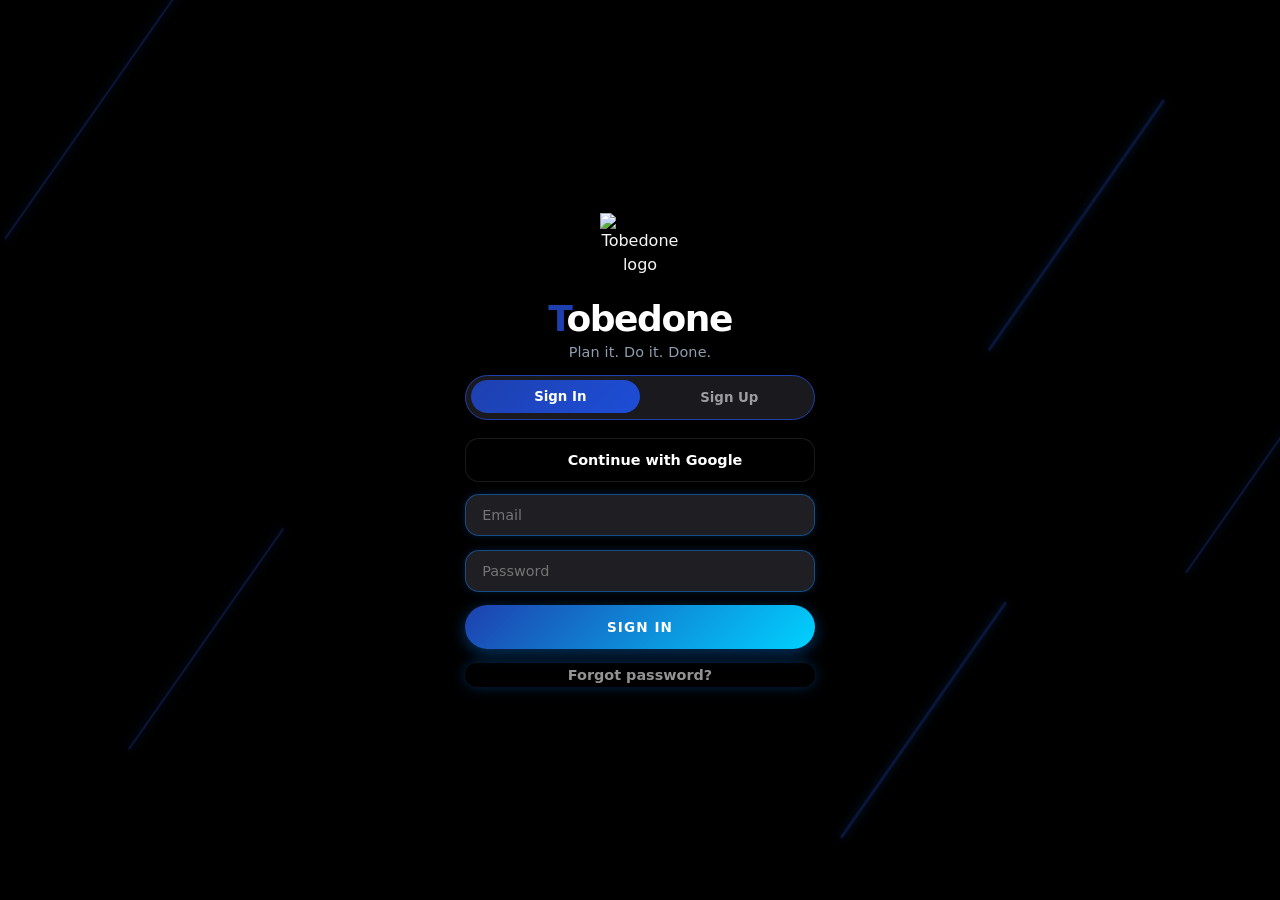
==== commit 28ecddf9: "Add files via upload" ====
--- a/index.html
+++ b/index.html
@@ -4,7 +4,7 @@
     <meta charset="UTF-8">
     <meta name="viewport" content="width=device-width, initial-scale=1.0, maximum-scale=1.0, user-scalable=no">
     <title>Tobedone</title>
-    <link rel="stylesheet" href="styles.css?v=6.1.9">
+    <link rel="stylesheet" href="styles.css?v=6.8.0">
     <link rel="stylesheet" href="/src/styles/logo.css?v=6.0.3">
     <link rel="stylesheet" href="https://cdnjs.cloudflare.com/ajax/libs/font-awesome/6.0.0/css/all.min.css">
     <link rel="stylesheet" href="https://cdnjs.cloudflare.com/ajax/libs/cropperjs/1.5.13/cropper.min.css">
@@ -14,7 +14,6 @@
     <link rel="apple-touch-icon" href="/static/icon-home-192-v7.png">
     <!-- Chart.js -->
     <script src="https://cdn.jsdelivr.net/npm/chart.js"></script>
-    <script src="assets.js?v=6.1.9"></script>
 </head>
 <body class="dark-mode"> <!-- Default to dark mode for pro feel -->
     <div class="bg-lines-container">
@@ -29,7 +28,7 @@
     <!-- Auth Page -->
     <div id="auth-page" class="page active">
         <div class="auth-container">
-            <img class="auth-logo logo" src="/assets/app-logo-20260501.png?v=3" alt="Tobedone logo">
+            <img class="auth-logo logo" src="/assets/logo-512.png?v=3" alt="Tobedone logo">
             <h1 class="main-title">
                 <span class="main-title-t">T</span><span class="main-title-rest">obedone</span>
             </h1>
@@ -137,11 +136,8 @@
         <!-- Top Bar -->
         <header class="top-bar">
             <div class="top-bar-left">
-                <img class="app-logo-small" src="/assets/app-logo-20260501.png?v=3" alt="Logo">
+                <img class="app-logo-small" src="/assets/logo-128.png?v=4" alt="Logo">
                 <h2 class="app-title-small"><span style="color: var(--primary);">T</span>obedone</h2>
-            </div>
-            <div class="scroll-progress-track" aria-hidden="true">
-                <div id="scroll-progress-fill" class="scroll-progress-fill"></div>
             </div>
         </header>
         <div class="top-actions-float">
@@ -493,6 +489,7 @@
         <!-- Bottom Navigation -->
         <nav class="bottom-nav">
             <div class="bottom-nav-glow"></div>
+            <div class="nav-indicator" aria-hidden="true"></div>
             <button class="nav-item active" onclick="showView('tasks')">
                 <span class="nav-icon"><i class="fas fa-tasks"></i></span>
                 <span class="nav-label" data-i18n="tasks">Tasks</span>
@@ -681,7 +678,7 @@
             <!-- Share Card Preview -->
             <div id="share-card" class="share-card">
                 <div class="share-card-header">
-                    <img class="share-logo logo" src="/assets/app-logo-20260501.png?v=3" alt="Tobedone">
+                    <img class="share-logo logo" src="/assets/logo-256.png?v=4" alt="Tobedone">
                     <h3 id="share-username">Username</h3>
                 </div>
                 <div class="share-card-stats">
@@ -759,7 +756,7 @@
 
     <div id="loading-overlay" class="loading-overlay">
         <div class="loading-content">
-            <img class="loading-logo logo" src="/assets/app-logo-20260501.png?v=3" alt="Tobedone logo">
+            <img class="auth-logo logo" src="/assets/logo-1024.png?v=4" alt="Tobedone logo">
             <h2 class="loading-title"><span class="brand-t">T</span><span class="brand-rest">obedone</span></h2>
             <div class="spinner"></div>
         </div>
@@ -767,7 +764,8 @@
 
 
     <script src="https://cdn.jsdelivr.net/npm/@supabase/supabase-js@2.49.1/dist/umd/supabase.min.js"></script>
-    <script src="https://cdnjs.cloudflare.com/ajax/libs/cropperjs/1.5.13/cropper.min.js"></script>
-    <script src="app.js?v=6.1.9"></script>
+    <script src="https://cdnjs.cloudflare.com/ajax/libs/cropperjs/1.5.13/cropperjs.min.js"></script>
+    <script src="assets.js?v=6.9.0"></script>
+    <script src="app.js?v=6.9.0"></script>
 </body>
 </html>
--- a/styles.css
+++ b/styles.css
@@ -11,7 +11,7 @@
     --surface-soft: rgba(25, 25, 30, 1);
     --text-primary: #f5f5f5;
     --text-secondary: rgba(245, 245, 245, 0.6);
-    --border: rgba(30, 64, 175, 0.6);
+    --border: rgba(30, 64, 175, 1);
     --success: #15803d;
     --success-glow: rgba(21, 128, 61, 0);
     --error: #991b1b;
@@ -45,20 +45,25 @@
 }
 
 .logo {
+    image-rendering: optimizeQuality;
     image-rendering: -webkit-optimize-contrast;
-    image-rendering: optimizeQuality;
     -webkit-font-smoothing: antialiased;
     -moz-osx-font-smoothing: grayscale;
+    object-fit: contain;
+    transform: none;
+    zoom: 1;
 }
 
 .brand-logo {
-    width: 32px;
-    height: 32px;
+    width: 64px;
+    height: 64px;
 }
 
 .auth-logo {
-    width: 190px !important;
-    height: 190px !important;
+    width: 1024px !important;
+    height: 1024px !important;
+    max-width: 90vw !important;
+    max-height: 50vh !important;
     margin: 0 auto -0.3rem !important;
     display: block;
 }
@@ -71,8 +76,18 @@
 }
 
 .loading-logo {
-    width: 100px;
-    height: 100px;
+    width: 128px;
+    height: 128px;
+}
+
+.app-logo-small {
+    width: 64px;
+    height: 64px;
+}
+
+.share-logo {
+    width: 64px;
+    height: 64px;
 }
 
 .loading-title {
@@ -92,9 +107,22 @@
 body.light-mode .brand-rest,
 body.light-mode .loading-title .brand-rest,
 body.light-mode .main-title-rest {
+    color: #000000;
+    -webkit-text-stroke: none;
+    text-shadow: none;
+}
+
+/* Fix tasks/goals/habits tabs card in light mode */
+body.light-mode .tabs {
+    background: rgba(230, 235, 245, 0.8);
+}
+
+body.light-mode .tab {
+    color: #334155;
+}
+
+body.light-mode .tab.active {
     color: white;
-    -webkit-text-stroke: 1.2px black;
-    text-shadow: 0 0 2px rgba(0,0,0,0.8);
 }
 
 body.light-mode {
@@ -107,7 +135,7 @@
     --surface-hover: rgba(220, 225, 235, 1);
     --text-primary: #000000;
     --text-secondary: #475569;
-    --border: rgba(30, 64, 175, 0.5);
+    --border: rgba(30, 64, 175, 1);
     --line-color: rgba(30, 64, 175, 0.3);
     --success: #15803d;
     --error: #991b1b;
@@ -202,13 +230,13 @@
 .card, .metric-card, .task-card, .settings-card, .chart-container, .insight-card, .auth-container {
     position: relative;
     overflow: hidden;
-    background: var(--surface);
-    backdrop-filter: var(--glass-blur);
-    -webkit-backdrop-filter: var(--glass-blur);
-    border: 1px solid var(--border);
+    background: var(--background);
+    backdrop-filter: none;
+    -webkit-backdrop-filter: none;
+    border: 1.5px solid rgba(10, 134, 255, 0.5);
+    box-shadow: 0 0 15px rgba(10, 134, 255, 0.25), 0 6px 25px rgba(0, 0, 0, 0.35);
     border-radius: var(--radius-lg);
     padding: 1.5rem;
-    box-shadow: var(--card-shadow);
     transition: transform var(--transition), border-color var(--transition), background var(--transition), box-shadow var(--transition);
     z-index: 1;
 }
@@ -219,12 +247,12 @@
 body.light-mode .chart-container,
 body.light-mode .insight-card,
 body.light-mode .auth-container {
-    background: var(--surface);
+    background: var(--background);
 }
 
 body.light-mode .metric-card {
-    background: linear-gradient(135deg, rgba(255,255,255,1), rgba(255,255,255,1));
-    border-color: rgba(30,64,175,0.15);
+    background: var(--background);
+    border-color: rgba(30,64,175,1);
 }
 
 body.light-mode .hero-metric {
@@ -257,10 +285,7 @@
 
 
 .card:hover, .task-card:hover, .metric-card:hover {
-    background: var(--surface-hover);
-    border-color: var(--primary);
-    box-shadow: var(--card-hover-shadow);
-    transform: translateY(-4px);
+    box-shadow: 0 0 26px rgba(10, 134, 255, 0.5), 0 12px 40px rgba(0, 0, 0, 0.5);
 }
 
 /* Metric Card Enhancements */
@@ -296,27 +321,27 @@
 
 /* Score label covers entire metric card background */
 .metric-card:nth-child(1):has(.score-label.excellent) {
-    background: linear-gradient(135deg, rgba(16, 185, 129, 0.25), rgba(16, 185, 129, 0.08));
+    background: var(--background);
 }
 .metric-card:nth-child(1):has(.score-label.good) {
-    background: linear-gradient(135deg, rgba(0, 102, 255, 0.25), rgba(0, 102, 255, 0.08));
+    background: var(--background);
 }
 .metric-card:nth-child(1):has(.score-label.average) {
-    background: linear-gradient(135deg, rgba(245, 158, 11, 0.25), rgba(245, 158, 11, 0.08));
+    background: var(--background);
 }
 .metric-card:nth-child(1):has(.score-label.low) {
-    background: linear-gradient(135deg, rgba(239, 68, 68, 0.35), rgba(239, 68, 68, 0.1));
+    background: var(--background);
     border-left: 6px solid #EF4444;
 }
 
 /* Streak metric card background */
 .metric-card:nth-child(2) {
-    background: linear-gradient(135deg, rgba(245, 158, 11, 0.2), rgba(239, 68, 68, 0.05));
+    background: var(--background);
 }
 
 /* Success metric card background */
 .metric-card:nth-child(3) {
-    background: linear-gradient(135deg, rgba(16, 185, 129, 0.2), rgba(6, 182, 212, 0.05));
+    background: var(--background);
 }
 
 .metric-card .icon {
@@ -354,7 +379,8 @@
     align-items: center;
     justify-content: center;
     padding: 0.85rem 1.6rem;
-    border: 1px solid transparent;
+    border: 2px solid rgba(10, 134, 255, 0.65);
+    box-shadow: 0 0 14px rgba(10, 134, 255, 0.3);
     border-radius: var(--radius-md);
     font-weight: 600;
     font-size: 0.9rem;
@@ -380,14 +406,15 @@
 .btn.primary, .btn.secondary {
     background: var(--primary);
     color: white;
-    box-shadow: none;
-    border: 2px solid rgba(30, 64, 175, 0.8);
+    border: 2px solid rgba(10, 134, 255, 0.8);
+    box-shadow: 0 0 16px rgba(10, 134, 255, 0.35);
 }
 
 .btn.primary:hover, .btn.secondary:hover {
     background: #1e3a8a;
     transform: translateY(-2px) scale(1.02);
-    box-shadow: none;
+    border-color: rgba(10, 134, 255, 1);
+    box-shadow: 0 0 22px rgba(10, 134, 255, 0.5);
 }
 
 .btn.full-width { width: 100%; }
@@ -399,31 +426,37 @@
     font-size: 0.75rem;
     border-radius: var(--radius-md);
     transition: all var(--transition);
+    border: 2px solid rgba(10, 134, 255, 0.65);
+    box-shadow: 0 0 12px rgba(10, 134, 255, 0.28);
 }
 
 .task-btn.completed {
     background: rgba(34, 197, 94, 0.12);
-    border: 1px solid var(--success);
+    border-color: rgba(34, 197, 94, 0.75);
+    box-shadow: 0 0 12px rgba(34, 197, 94, 0.32);
     color: var(--success);
 }
 
 .task-btn.completed:hover {
     background: var(--success);
     color: white;
-    box-shadow: none;
+    border-color: rgba(34, 197, 94, 1);
+    box-shadow: 0 0 18px rgba(34, 197, 94, 0.45);
     transform: translateY(-1px) scale(1.02);
 }
 
 .task-btn.failed {
     background: rgba(239, 68, 68, 0.12);
-    border: 1px solid var(--error);
+    border-color: rgba(239, 68, 68, 0.75);
+    box-shadow: 0 0 12px rgba(239, 68, 68, 0.32);
     color: var(--error);
 }
 
 .task-btn.failed:hover {
     background: var(--error);
     color: white;
-    box-shadow: none;
+    border-color: rgba(239, 68, 68, 1);
+    box-shadow: 0 0 18px rgba(239, 68, 68, 0.45);
     transform: translateY(-1px) scale(1.02);
 }
 
@@ -480,15 +513,9 @@
     border-bottom: none;
     display: flex;
     align-items: center;
-    justify-content: space-between;
+    justify-content: flex-start;
     padding: 0 1.5rem;
     z-index: 1000;
-    will-change: transform;
-    transition: transform 180ms cubic-bezier(0.2, 0.9, 0.2, 1);
-}
-
-.top-bar.hidden {
-    transform: translate3d(0, -100%, 0);
 }
 
 .top-actions-float {
@@ -614,121 +641,156 @@
     transform: translateX(-50%);
     width: 92%;
     max-width: 480px;
-    height: 76px;
-    background: linear-gradient(180deg, rgba(10, 134, 255, 0.12), rgba(0, 0, 0, 0.72));
-    backdrop-filter: var(--glass-blur);
-    -webkit-backdrop-filter: var(--glass-blur);
-    border: 1px solid rgba(120, 148, 255, 0.22);
-    border-radius: 30px;
+    height: 80px;
+    background: linear-gradient(
+        180deg,
+        rgba(0, 0, 0, 0.72) 0%,
+        rgba(0, 0, 0, 0.56) 45%,
+        rgba(10, 134, 255, 0.10) 70%,
+        rgba(0, 0, 0, 0.86) 100%
+    );
+    backdrop-filter: blur(24px) saturate(140%);
+    -webkit-backdrop-filter: blur(24px) saturate(140%);
+    border: 1.5px solid rgba(10, 134, 255, 0.4);
+    border-radius: 28px;
     display: flex;
     align-items: center;
     justify-content: space-around;
     padding: 0 1rem;
     z-index: 1000;
-    box-shadow: 0 30px 70px -14px rgba(0, 0, 0, 0.72);
-}
+    box-shadow: 
+        0 8px 32px rgba(0, 0, 0, 0.4),
+        0 0 0 1px rgba(255, 255, 255, 0.08) inset,
+        0 0 40px rgba(10, 134, 255, 0.15);
+    touch-action: pan-y;
+}
+
+.nav-indicator {
+    position: absolute;
+    top: 50%;
+    left: 50%;
+    width: 76px;
+    height: 58px;
+    border-radius: 20px;
+    background: radial-gradient(circle at 50% 0%, rgba(10, 134, 255, 0.28), rgba(10, 134, 255, 0.12) 55%, rgba(0, 0, 0, 0) 78%);
+    box-shadow:
+        0 0 28px rgba(10, 134, 255, 0.25),
+        0 10px 22px rgba(0, 0, 0, 0.35);
+    backdrop-filter: blur(12px) saturate(150%);
+    -webkit-backdrop-filter: blur(12px) saturate(150%);
+    transform: translate(-50%, -50%);
+    transition: transform 520ms cubic-bezier(0.22, 1, 0.36, 1), opacity 220ms ease;
+    opacity: 0;
+    pointer-events: none;
+    z-index: 0;
+}
+
+.bottom-nav.has-indicator .nav-indicator { opacity: 1; }
+.bottom-nav.is-dragging .nav-indicator { transition: none; }
 
 .bottom-nav::before {
     content: "";
     position: absolute;
     inset: 0;
-    border-radius: 30px;
-    background: radial-gradient(120% 120% at 18% 10%, rgba(34, 211, 238, 0.20), transparent 55%),
-                radial-gradient(120% 120% at 82% 20%, rgba(167, 139, 250, 0.14), transparent 60%),
-                radial-gradient(140% 140% at 50% 120%, rgba(10, 134, 255, 0.12), transparent 60%);
+    border-radius: 28px;
+    background: 
+        radial-gradient(120% 120% at 20% 0%, rgba(10, 134, 255, 0.25), transparent 55%),
+        radial-gradient(120% 120% at 80% 0%, rgba(10, 134, 255, 0.2), transparent 60%);
     pointer-events: none;
     z-index: 0;
 }
 
 .bottom-nav-glow {
     position: absolute;
-    bottom: -15px;
-    left: 10%;
-    right: 10%;
-    height: 25px;
-    background: linear-gradient(90deg, var(--primary-2), var(--primary), var(--primary-3));
-    filter: blur(55px);
-    opacity: 0.65;
+    bottom: -20px;
+    left: 15%;
+    right: 15%;
+    height: 30px;
+    background: linear-gradient(90deg, rgba(10, 134, 255, 0.4), rgba(10, 134, 255, 0.7), rgba(10, 134, 255, 0.4));
+    filter: blur(45px);
+    opacity: 0.75;
     z-index: -1;
     pointer-events: none;
-    transition: all 0.5s ease;
+    transition: all 0.5s cubic-bezier(0.4, 0, 0.2, 1);
     border-radius: 50%;
 }
 
-
 .nav-item {
     display: flex;
     flex-direction: column;
     align-items: center;
     justify-content: center;
-    gap: 0.35rem;
-    padding: 0.5rem;
+    gap: 0.3rem;
+    padding: 0.6rem 0.8rem;
     border: none;
     background: transparent;
-    color: rgba(238, 246, 255, 0.62);
+    color: rgba(148, 163, 184, 0.8);
     cursor: pointer;
-    transition: all 0.3s cubic-bezier(0.4, 0, 0.2, 1);
+    transition: all 0.4s cubic-bezier(0.4, 0, 0.2, 1);
     position: relative;
-    min-width: 64px;
+    min-width: 72px;
     z-index: 1;
+    border-radius: 20px;
 }
 
 .nav-item::before {
     content: "";
     position: absolute;
-    inset: -6px 6px;
-    border-radius: 22px;
-    background: linear-gradient(135deg, rgba(34, 211, 238, 0.14), rgba(10, 134, 255, 0.10), rgba(167, 139, 250, 0.12));
+    inset: 0;
+    border-radius: 20px;
+    background: radial-gradient(circle at 50% 0%, rgba(10, 134, 255, 0.22), transparent 70%);
     opacity: 0;
-    transform: scale(0.92);
-    filter: blur(0px);
-    transition: opacity var(--transition), transform var(--transition), filter var(--transition);
-}
-
-.nav-item:hover::before { opacity: 0.55; transform: scale(0.98); }
-.nav-item:active { transform: translateY(1px); }
+    transform: scale(0.9);
+    transition: all 0.4s cubic-bezier(0.4, 0, 0.2, 1);
+}
+
+.nav-item:hover::before { 
+    opacity: 0.4; 
+    transform: scale(0.96); 
+}
+
+.nav-item:active { 
+    transform: scale(0.94); 
+}
+
+.nav-item.active {
+    color: rgba(10, 134, 255, 1);
+}
+
 .nav-item.active::before {
     opacity: 1;
     transform: scale(1);
-    filter: blur(0px);
-    box-shadow: 0 10px 26px rgba(0, 0, 0, 0.35), 0 0 26px rgba(10, 134, 255, 0.22);
+    background: radial-gradient(circle at 50% 0%, rgba(10, 134, 255, 0.35), transparent 75%);
+    box-shadow: 
+        0 0 24px rgba(10, 134, 255, 0.35),
+        0 4px 16px rgba(0, 0, 0, 0.25);
 }
 
 .nav-icon {
-    font-size: 1.25rem;
-    transition: transform 0.3s ease;
+    font-size: 1.35rem;
+    transition: all 0.4s cubic-bezier(0.4, 0, 0.2, 1);
+}
+
+.nav-item.active .nav-icon {
+    transform: translateY(-2px) scale(1.1);
+    filter: 
+        drop-shadow(0 0 8px rgba(10, 134, 255, 0.6)) 
+        drop-shadow(0 0 16px rgba(10, 134, 255, 0.35));
 }
 
 .nav-label {
-    font-size: 0.65rem;
-    font-weight: 700;
+    font-size: 0.62rem;
+    font-weight: 800;
     text-transform: uppercase;
-    letter-spacing: 0.05em;
-    opacity: 0.6;
-}
-
-.nav-item.active {
-    color: var(--primary);
-}
-
-.nav-item.active .nav-icon {
-    transform: translateY(-4px);
-    filter: drop-shadow(0 0 10px rgba(10, 134, 255, 0.55)) drop-shadow(0 0 18px rgba(34, 211, 238, 0.25));
+    letter-spacing: 0.08em;
+    opacity: 0.7;
+    transition: all 0.4s cubic-bezier(0.4, 0, 0.2, 1);
 }
 
 .nav-item.active .nav-label {
     opacity: 1;
-}
-
-.nav-item.active::after {
-    content: "";
-    position: absolute;
-    bottom: -4px;
-    width: 4px;
-    height: 4px;
-    background: var(--primary);
-    border-radius: 50%;
-    box-shadow: none;
+    color: rgba(10, 134, 255, 1);
+    text-shadow: 0 0 8px rgba(10, 134, 255, 0.4);
 }
 
 /* Content */
@@ -751,8 +813,10 @@
     }
     
     .bottom-nav {
-        bottom: 1.5rem;
+        bottom: 1.1rem;
         width: 95%;
+        height: 78px;
+        border-radius: 26px;
     }
 }
 
@@ -774,6 +838,31 @@
 
 body.light-mode .nav-item::before {
     background: linear-gradient(135deg, rgba(6, 182, 212, 0.18), rgba(10, 134, 255, 0.14), rgba(139, 92, 246, 0.14));
+}
+
+/* Remove ALL effects from forgot password form in BOTH modes */
+#forgot-form *,
+body.light-mode #forgot-form * {
+    border: none !important;
+    box-shadow: none !important;
+    background: transparent !important;
+    backdrop-filter: none !important;
+    -webkit-backdrop-filter: none !important;
+    text-shadow: none !important;
+    filter: none !important;
+    transform: none !important;
+    transition: none !important;
+    animation: none !important;
+}
+
+#forgot-form input,
+#forgot-form select {
+    border-bottom: 1px solid rgba(148, 163, 184, 0.5) !important;
+}
+
+body.light-mode #forgot-form input,
+body.light-mode #forgot-form select {
+    border-bottom: 1px solid rgba(71, 85, 105, 0.6) !important;
 }
 
 .logout-btn {
@@ -842,7 +931,8 @@
     background: rgba(255, 255, 255, 0.03);
     border-radius: 10px;
     overflow: hidden;
-    border: 1px solid var(--border);
+    border: 1px solid rgba(10, 134, 255, 0.45);
+    box-shadow: 0 0 6px rgba(10, 134, 255, 0.15);
 }
 
 #daily-progress-fill {
@@ -881,9 +971,8 @@
     display: flex;
     flex-direction: column;
     min-height: 240px;
-    border: none !important;
-    background-color: transparent !important;
-    box-shadow: none !important;
+    border: 2px solid rgba(10, 134, 255, 0.7) !important;
+    box-shadow: 0 0 18px rgba(10, 134, 255, 0.35), 0 8px 30px rgba(0, 0, 0, 0.4) !important;
 }
 
 .hero-metric-bg {
@@ -898,6 +987,7 @@
     filter: saturate(1.8) brightness(1.15) contrast(1.1); /* Enhanced color intensity */
     z-index: 0;
     pointer-events: none;
+    opacity: 1;
 }
 
 .hero-metric-content {
@@ -909,7 +999,7 @@
 }
 
 .hero-metric:hover {
-    transform: translateY(-8px) scale(1.02);
+    box-shadow: 0 0 32px rgba(10, 134, 255, 0.6), 0 16px 45px rgba(0, 0, 0, 0.6) !important;
 }
 
 .hero-metric-icon {
@@ -919,28 +1009,26 @@
     display: flex;
     align-items: center;
     justify-content: center;
-    background: transparent !important;
-    border: none !important;
-    box-shadow: none !important;
-    backdrop-filter: none !important;
-    -webkit-backdrop-filter: none !important;
-    border-radius: 9999px !important;
+    background: rgba(0, 0, 0, 0.2) !important;
+    border: 2px solid rgba(255, 255, 255, 0.2) !important;
+    box-shadow: 0 0 10px rgba(0, 0, 0, 0.2) !important;
+    border-radius: 16px !important;
     overflow: hidden !important;
-    -webkit-mask-image: radial-gradient(circle, black 100%, transparent 100%);
-    mask-image: radial-gradient(circle, black 100%, transparent 100%);
 }
 
 .hero-metric-icon img {
-    width: 44px;
-    height: 44px;
+    width: 32px;
+    height: 32px;
     object-fit: contain;
-    mix-blend-mode: screen;
-    filter: brightness(1.15) contrast(1.1) saturate(1.25);
+    image-rendering: optimizeQuality;
+    image-rendering: -webkit-optimize-contrast;
+    mix-blend-mode: normal;
+    filter: brightness(1.0) contrast(1.0) saturate(1.0);
 }
 
 body.light-mode .hero-metric-icon img {
-    filter: brightness(1.1) contrast(1.1) saturate(1.2) !important;
-    mix-blend-mode: screen !important;
+    filter: brightness(1.0) contrast(1.0) saturate(1.0) !important;
+    mix-blend-mode: normal !important;
 }
 
 .hero-metric-label {
@@ -963,18 +1051,20 @@
 
 .trust-score-badge-wrap {
     margin-top: 14px;
-    width: 140px;
+    width: 110px;
     max-width: 85%;
     height: auto;
     position: relative;
+    background: transparent !important;
 }
 
 .trust-score-badge {
     width: 100%;
     height: auto;
     display: block;
-    filter: drop-shadow(0 0 10px rgba(0,0,0,0.35));
+    filter: drop-shadow(0 0 6px rgba(0,0,0,0.4));
     pointer-events: none;
+    background: transparent !important;
 }
 
 .hero-metric-sub {
@@ -1012,7 +1102,8 @@
 /* Suggestions & Insights */
 .suggestion-box {
     background: rgba(10, 132, 255, 0.08);
-    border: 1px solid rgba(10, 132, 255, 0.22);
+    border: 1.2px solid rgba(10, 134, 255, 0.45);
+    box-shadow: 0 0 8px rgba(10, 134, 255, 0.18);
     padding: 1rem;
     border-radius: 12px;
     margin-bottom: 1.5rem;
@@ -1441,6 +1532,42 @@
     border-color: rgba(255,255,255,0.2) !important;
     box-shadow: 0 6px 16px rgba(0,0,0,0.4);
     transform: translateY(-1px);
+}
+
+body.light-mode .btn.oauth-btn {
+    background: #ffffff !important;
+    border: 1px solid rgba(0,0,0,0.1) !important;
+    color: #000000 !important;
+    box-shadow: 0 4px 12px rgba(0,0,0,0.15);
+}
+
+body.light-mode .btn.oauth-btn:hover {
+    background: #f5f5f5 !important;
+    border-color: rgba(0,0,0,0.2) !important;
+}
+
+/* Remove blue border only from forgot password form elements */
+#forgot-form .auth-note {
+    border: none !important;
+    box-shadow: none !important;
+    background: rgba(0, 0, 0, 0.05) !important;
+}
+
+#forgot-form input,
+#forgot-form select,
+#forgot-form .btn {
+    border: 1px solid rgba(255, 255, 255, 0.1) !important;
+    box-shadow: none !important;
+}
+
+body.light-mode #forgot-form .auth-note {
+    background: rgba(0, 0, 0, 0.03) !important;
+}
+
+body.light-mode #forgot-form input,
+body.light-mode #forgot-form select,
+body.light-mode #forgot-form .btn {
+    border: 1px solid rgba(0, 0, 0, 0.1) !important;
 }
 
 .oauth-icon {
@@ -1495,7 +1622,8 @@
     width: 100%;
     padding: 0.85rem 1.25rem;
     background: var(--surface);
-    border: 1px solid var(--border);
+    border: 1.2px solid rgba(10, 134, 255, 0.45);
+    box-shadow: 0 0 8px rgba(10, 134, 255, 0.18);
     border-radius: 12px;
     color: var(--text-primary);
     font-size: 0.9rem;
@@ -1504,8 +1632,8 @@
 
 input:focus, select:focus {
     outline: none;
-    border-color: var(--primary);
-    box-shadow: none;
+    border-color: rgba(10, 134, 255, 0.8);
+    box-shadow: 0 0 12px rgba(10, 134, 255, 0.3);
     background: var(--surface-hover);
 }
 
@@ -1526,10 +1654,10 @@
 
 .toast {
     background: #0f172a;
-    border: 1px solid var(--primary);
+    border: 1.5px solid rgba(10, 134, 255, 0.6);
+    box-shadow: 0 0 15px rgba(10, 134, 255, 0.25), 0 10px 25px rgba(0, 0, 0, 0.5);
     padding: 1rem 1.25rem;
     border-radius: 12px;
-    box-shadow: 0 10px 15px -3px rgba(0, 0, 0, 0.6);
     display: flex;
     align-items: center;
     gap: 0.75rem;
@@ -1822,7 +1950,8 @@
     gap: 1rem;
     padding: 1.25rem;
     background: var(--surface);
-    border: 1px solid var(--border);
+    border: 1.8px solid rgba(10, 134, 255, 0.6);
+    box-shadow: 0 0 14px rgba(10, 134, 255, 0.3);
     border-radius: 16px;
     backdrop-filter: var(--glass-blur);
     -webkit-backdrop-filter: var(--glass-blur);
@@ -1918,7 +2047,8 @@
 
 .identity-stat-item {
     background: rgba(255, 255, 255, 0.03);
-    border: 1px solid var(--border);
+    border: 1.8px solid rgba(10, 134, 255, 0.6);
+    box-shadow: 0 0 12px rgba(10, 134, 255, 0.28);
     border-radius: 10px;
     padding: 0.65rem 0.75rem;
     transition: all 0.2s ease;
@@ -1978,7 +2108,8 @@
     justify-content: space-between;
     align-items: center;
     padding: 0.55rem 0.7rem;
-    border: 1px solid rgba(16, 185, 129, 0.3);
+    border: 1.8px solid rgba(10, 134, 255, 0.6);
+    box-shadow: 0 0 12px rgba(10, 134, 255, 0.28);
     border-radius: 10px;
     background: linear-gradient(135deg, rgba(16, 185, 129, 0.1), rgba(37, 99, 235, 0.1));
 }
@@ -1999,7 +2130,8 @@
 }
 
 .for-you-item {
-    border: 1px solid var(--border);
+    border: 1.8px solid rgba(10, 134, 255, 0.6);
+    box-shadow: 0 0 12px rgba(10, 134, 255, 0.28);
     border-radius: 10px;
     padding: 0.65rem 0.8rem;
     background: rgba(255, 255, 255, 0.03);
@@ -2040,7 +2172,8 @@
 
 .identity-badge {
     font-size: 0.75rem;
-    border: 1px solid var(--border);
+    border: 1.2px solid rgba(10, 134, 255, 0.45);
+    box-shadow: 0 0 6px rgba(10, 134, 255, 0.15);
     border-radius: 999px;
     padding: 0.25rem 0.65rem;
     color: var(--text-secondary);
@@ -2073,7 +2206,8 @@
 }
 
 .goal-link-control {
-    border: 1px solid var(--border);
+    border: 1.2px solid rgba(10, 134, 255, 0.45);
+    box-shadow: 0 0 8px rgba(10, 134, 255, 0.18);
     border-radius: 12px;
     padding: 0.75rem;
     background: rgba(255, 255, 255, 0.02);
@@ -2094,13 +2228,13 @@
     -webkit-backdrop-filter: var(--glass-blur);
     padding: 2rem;
     border-radius: var(--radius-xl);
-    border: 1px solid var(--border);
+    border: 1.5px solid rgba(10, 134, 255, 0.5);
+    box-shadow: 0 0 15px rgba(10, 134, 255, 0.25), 0 6px 25px rgba(0, 0, 0, 0.35);
     width: 100%;
     max-width: 520px;
     display: flex;
     flex-direction: column;
     gap: 1.5rem;
-    box-shadow: var(--card-hover-shadow);
     transform: scale(0.9);
     opacity: 0;
     transition: transform var(--transition), opacity var(--transition);
@@ -2114,10 +2248,10 @@
 /* Share Card */
 .share-card {
     background: var(--surface);
-    border: 1px solid var(--border);
+    border: 1.5px solid rgba(10, 134, 255, 0.5);
+    box-shadow: 0 0 15px rgba(10, 134, 255, 0.25), 0 6px 25px rgba(0, 0, 0, 0.35);
     border-radius: 16px;
     padding: 2rem;
-    box-shadow: none;
 }
 
 .share-card-header {
@@ -2151,7 +2285,8 @@
 
 .share-stat {
     background: rgba(37, 99, 235, 0.1);
-    border: 1px solid rgba(37, 99, 235, 0.3);
+    border: 1.2px solid rgba(10, 134, 255, 0.45);
+    box-shadow: 0 0 8px rgba(10, 134, 255, 0.18);
     border-radius: 12px;
     padding: 1rem;
     text-align: center;
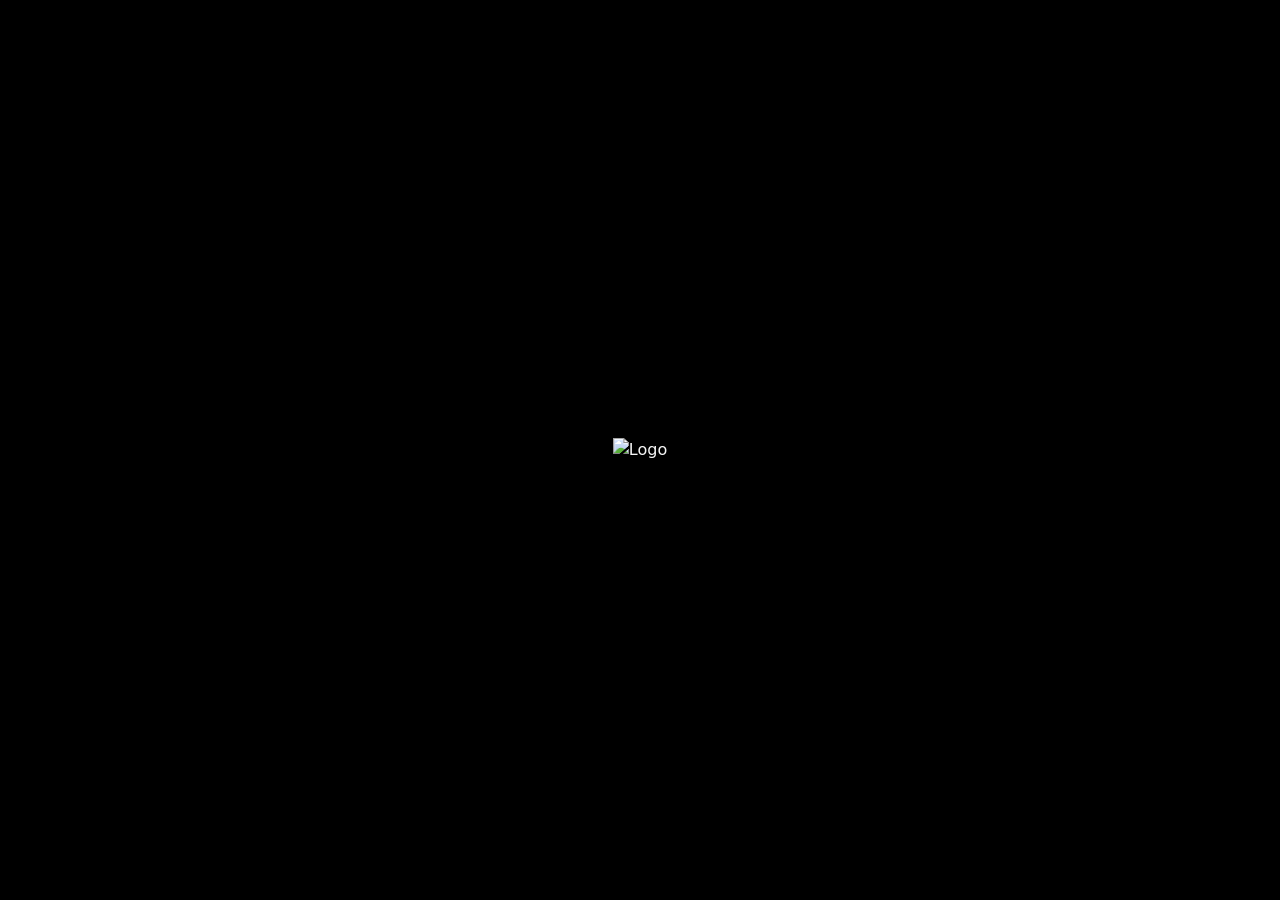
==== commit f8cbe33a: "Add files via upload" ====
--- a/index.html
+++ b/index.html
@@ -1,771 +1,1189 @@
-<!DOCTYPE html>
-<html lang="en">
-<head>
-    <meta charset="UTF-8">
-    <meta name="viewport" content="width=device-width, initial-scale=1.0, maximum-scale=1.0, user-scalable=no">
-    <title>Tobedone</title>
-    <link rel="stylesheet" href="styles.css?v=6.8.0">
-    <link rel="stylesheet" href="/src/styles/logo.css?v=6.0.3">
-    <link rel="stylesheet" href="https://cdnjs.cloudflare.com/ajax/libs/font-awesome/6.0.0/css/all.min.css">
-    <link rel="stylesheet" href="https://cdnjs.cloudflare.com/ajax/libs/cropperjs/1.5.13/cropper.min.css">
-    <link rel="manifest" href="manifest.json">
-    <link rel="icon" type="image/png" href="/assets/app-logo-20260501.png?v=5">
-    <meta name="theme-color" content="#000000">
-    <link rel="apple-touch-icon" href="/static/icon-home-192-v7.png">
-    <!-- Chart.js -->
-    <script src="https://cdn.jsdelivr.net/npm/chart.js"></script>
-</head>
-<body class="dark-mode"> <!-- Default to dark mode for pro feel -->
-    <div class="bg-lines-container">
-        <div class="bg-line bg-line-1"></div>
-        <div class="bg-line bg-line-2"></div>
-        <div class="bg-line bg-line-3"></div>
-        <div class="bg-line bg-line-4"></div>
-        <div class="bg-line bg-line-5"></div>
-    </div>
-    <div id="toast-container" class="toast-container"></div>
-
-    <!-- Auth Page -->
-    <div id="auth-page" class="page active">
-        <div class="auth-container">
-            <img class="auth-logo logo" src="/assets/logo-512.png?v=3" alt="Tobedone logo">
-            <h1 class="main-title">
-                <span class="main-title-t">T</span><span class="main-title-rest">obedone</span>
-            </h1>
-            <p class="brand-tagline">Plan it. Do it. Done.</p>
-            <div class="tabs">
-                <button id="tab-login" class="tab active" onclick="switchAuthTab('login')">
-                    <i class="fas fa-user"></i>
-                    <span data-i18n="login">Sign In</span>
-                </button>
-                <button id="tab-signup" class="tab" onclick="switchAuthTab('signup')">
-                    <i class="fas fa-user-plus"></i>
-                    <span data-i18n="signup">Sign Up</span>
-                </button>
-            </div>
-
-            <div class="auth-oauth">
-                <button id="google-signin-btn" type="button" class="btn oauth-btn full-width">
-                    <span class="oauth-icon" aria-hidden="true"></span>
-                    <span data-i18n="continue_with_google">Continue with Google</span>
-                </button>
-            </div>
-
-            <form id="login-form" class="auth-form active">
-                <div class="input-group">
-                    <input type="email" id="login-email" data-i18n="email" placeholder="Email" required autocomplete="email">
-                </div>
-                <div class="input-group">
-                    <input type="password" id="login-password" data-i18n="password" placeholder="Password" required autocomplete="current-password">
-                    <button type="button" class="password-toggle" data-target="login-password" aria-label="Toggle password visibility">
-                        <i class="fas fa-eye" aria-hidden="true"></i>
-                    </button>
-                </div>
-                <button type="submit" class="btn primary" data-i18n="login">Sign In</button>
-                <button type="button" id="forgot-password-link" class="btn link-btn" data-i18n="forgot_password">Forgot password?</button>
-            </form>
-
-            <form id="signup-form" class="auth-form">
-                <div class="input-group">
-                    <input type="text" id="signup-name" data-i18n="full_name" placeholder="Full Name" required autocomplete="name">
-                </div>
-                <div class="input-group">
-                    <input type="text" id="signup-username" data-i18n="username" placeholder="Username" required autocomplete="username">
-                </div>
-                <div class="input-group">
-                    <input type="email" id="signup-email" data-i18n="email" placeholder="Email" required autocomplete="email">
-                </div>
-                <div class="input-group">
-                    <input type="password" id="signup-password" data-i18n="password" placeholder="Password" required autocomplete="new-password">
-                    <button type="button" class="password-toggle" data-target="signup-password" aria-label="Toggle password visibility">
-                        <i class="fas fa-eye" aria-hidden="true"></i>
-                    </button>
-                </div>
-                <button type="submit" class="btn primary" data-i18n="create_account">Create Account</button>
-            </form>
-
-            <form id="forgot-form" class="auth-form">
-                <div class="auth-note" data-i18n="forgot_password_note">Enter your email and we’ll send you a reset link.</div>
-                <div class="input-group">
-                    <input type="email" id="forgot-email" data-i18n="email" placeholder="Email" required autocomplete="email">
-                </div>
-                <button type="submit" class="btn primary" data-i18n="send_reset_link">Send reset link</button>
-                <div class="auth-divider"><span data-i18n="or">or</span></div>
-                <input type="text" id="recovery-otp" data-i18n="reset_code" placeholder="Reset code" inputmode="numeric" autocomplete="one-time-code">
-                <button type="button" id="recovery-otp-btn" class="btn secondary" data-i18n="use_code">Use code</button>
-                <button type="button" id="forgot-back-link" class="btn link-btn" data-i18n="back_to_login">Back to login</button>
-            </form>
-
-            <div id="verify-form" class="auth-form">
-                <div class="auth-note">
-                    <div class="auth-note-title" data-i18n="verify_email_title">Verify your email</div>
-                    <div id="verify-email-text" class="auth-note-body" data-i18n="verify_email_body">Check your inbox and click the verification link to continue.</div>
-                </div>
-                <div class="input-group">
-                    <input type="text" id="verify-otp" data-i18n="verification_code" placeholder="Verification code" inputmode="numeric" autocomplete="one-time-code">
-                </div>
-                <button type="button" id="verify-otp-btn" class="btn primary" data-i18n="verify_code">Verify code</button>
-                <button type="button" id="resend-verification-btn" class="btn secondary" data-i18n="resend_verification">Resend verification email</button>
-                <button type="button" id="verify-back-link" class="btn link-btn" data-i18n="back_to_login">Back to login</button>
-            </div>
-
-            <form id="reset-form" class="auth-form">
-                <div class="auth-note">
-                    <div class="auth-note-title" data-i18n="reset_password_title">Set a new password</div>
-                </div>
-                <div class="input-group">
-                    <input type="password" id="reset-password" data-i18n="new_password" placeholder="New password" required autocomplete="new-password">
-                    <button type="button" class="password-toggle" data-target="reset-password" aria-label="Toggle password visibility">
-                        <i class="fas fa-eye" aria-hidden="true"></i>
-                    </button>
-                </div>
-                <div class="input-group">
-                    <input type="password" id="reset-password-confirm" data-i18n="confirm_password" placeholder="Confirm password" required autocomplete="new-password">
-                    <button type="button" class="password-toggle" data-target="reset-password-confirm" aria-label="Toggle password visibility">
-                        <i class="fas fa-eye" aria-hidden="true"></i>
-                    </button>
-                </div>
-                <button type="submit" class="btn primary" data-i18n="update_password">Update password</button>
-            </form>
-            <div id="auth-error" class="error-msg"></div>
-        </div>
-    </div>
-
-    <!-- Main App Layout -->
-    <div id="main-app" class="page">
-        <!-- Top Bar -->
-        <header class="top-bar">
-            <div class="top-bar-left">
-                <img class="app-logo-small" src="/assets/logo-128.png?v=4" alt="Logo">
-                <h2 class="app-title-small"><span style="color: var(--primary);">T</span>obedone</h2>
-            </div>
-        </header>
-        <div class="top-actions-float">
-            <button id="top-install-btn" class="icon-btn install-trigger" style="display: none;" aria-label="Install App">
-                <i class="fas fa-download"></i>
-            </button>
-            <button class="icon-btn settings-trigger" onclick="showView('settings')" aria-label="Settings">
-                <i class="fas fa-cog"></i>
-            </button>
-        </div>
-
-        <main id="content">
-            <!-- Reports View -->
-            <section id="view-reports" class="view">
-                <div class="view-header">
-                    <h1 data-i18n="reports">Reports</h1>
-                </div>
-                
-                <!-- Monthly Calendar -->
-                <div class="card calendar-container" style="margin-bottom: 1.5rem;">
-                    <div class="calendar-header">
-                        <button class="btn secondary" onclick="changeDashboardMonth(-1)">❮</button>
-                        <h2 id="dashboard-calendar-month-year">Month Year</h2>
-                        <button class="btn secondary" onclick="changeDashboardMonth(1)">❯</button>
-                    </div>
-                    <div class="calendar-grid" id="dashboard-calendar-grid">
-                        <!-- Calendar injected here -->
-                    </div>
-                </div>
-
-                <div class="card habits-today-card" style="margin-bottom: 1.5rem;">
-                    <div class="identity-header">
-                        <h3>Today's Habits</h3>
-                        <span class="priority-badge priority-medium">Consistency</span>
-                    </div>
-                    <div id="today-habits-list" class="habit-list"></div>
-                </div>
-                
-                <div id="dashboard-hero-metrics" class="hero-metric-grid">
-                    <!-- Hero Metrics injected by app.js -->
-                </div>
-
-                <div class="card progress-section" style="margin-bottom: 1.5rem;">
-                    <div class="progress-header">
-                        <label data-i18n="daily_progress">Daily Progress</label>
-                        <span id="multiplier-badge" class="priority-badge priority-low" style="display:none">1.0x Boost</span>
-                    </div>
-                    <div class="progress-bar"><div id="daily-progress-fill" style="width: 0%"></div></div>
-                </div>
-
-                <div id="weekly-summary" class="card" style="margin-top: 1.5rem; display: none;">
-                    <h3>Weekly Summary</h3>
-                    <div id="weekly-summary-content"></div>
-                </div>
-            </section>
-
-            <!-- Me View -->
-            <section id="view-me" class="view">
-                <div class="view-header">
-                    <h1 data-i18n="me">Me</h1>
-                </div>
-
-                <div class="card" style="margin-bottom: 1.5rem;">
-                    <div style="display: flex; align-items: center; gap: 1rem;">
-                        <div class="profile-avatar-wrap">
-                            <img id="profile-avatar" src="https://ui-avatars.com/api/?name=User&background=0a86ff&color=fff&size=128&bold=true" alt="Profile avatar" class="profile-avatar-img">
-                            <button id="profile-avatar-edit" type="button" class="profile-avatar-edit" aria-label="Edit profile photo">
-                                <img src="/assets/pencil-edit.png" alt="Edit">
-                            </button>
-                            <input id="profile-avatar-input" type="file" accept="image/*" style="display:none;">
-                        </div>
-                        <div style="flex: 1; display: flex; flex-direction: column; gap: 0.25rem; justify-content: center;">
-                            <div id="profile-name" class="profile-display-name" style="margin: 0; font-size: 1.5rem;">User</div>
-                            <div id="profile-username" class="profile-display-username" style="margin: 0; font-size: 1rem; opacity: 0.7;">@user</div>
-                        </div>
-                    </div>
-
-                    <form id="profile-edit-form" style="margin-top: 2rem;">
-                        <div class="form-row" style="flex-direction: column; gap: 1.5rem;">
-                            <!-- Full Name Group -->
-                            <div class="form-group" style="display: flex; flex-direction: column; gap: 0.5rem;">
-                                <label data-i18n="full_name" style="font-weight: 700; color: var(--text-secondary);">Full Name</label>
-                                <div style="display: flex; gap: 1rem; align-items: center; background: rgba(255,255,255,0.03); padding: 0.5rem; border-radius: 16px; border: 1px solid rgba(255,255,255,0.05);">
-                                    <input id="profile-name-input" type="text" data-i18n="full_name" placeholder="Full Name" autocomplete="name" readonly style="flex: 1; background: transparent; border: none; padding: 0.5rem 1rem; font-size: 1rem; color: var(--text-primary); outline: none;">
-                                    <button type="button" class="primary-link-btn-small" onclick="enableEdit('profile-name-input')" style="min-width: 120px;">
-                                        <span data-i18n="change_name">Change Name</span>
-                                    </button>
-                                </div>
-                            </div>
-                            <!-- Username Group -->
-                            <div class="form-group" style="display: flex; flex-direction: column; gap: 0.5rem;">
-                                <label data-i18n="username" style="font-weight: 700; color: var(--text-secondary);">Username</label>
-                                <div style="display: flex; gap: 1rem; align-items: center; background: rgba(255,255,255,0.03); padding: 0.5rem; border-radius: 16px; border: 1px solid rgba(255,255,255,0.05);">
-                                    <input id="profile-username-input" type="text" data-i18n="username" placeholder="Username" autocomplete="username" readonly style="flex: 1; background: transparent; border: none; padding: 0.5rem 1rem; font-size: 1rem; color: var(--text-primary); outline: none;">
-                                    <button type="button" class="primary-link-btn-small" onclick="enableEdit('profile-username-input')" style="min-width: 120px;">
-                                        <span data-i18n="change_username">Change Username</span>
-                                    </button>
-                                </div>
-                            </div>
-                        </div>
-                        <div class="form-actions" style="margin-top: 2rem;">
-                            <div style="display:flex; gap: 1rem; width: 100%;">
-                                <button id="profile-cancel-btn" type="button" class="btn secondary" style="flex: 1; padding: 12px; border-radius: 100px; font-weight: 700; font-size: 0.85rem;" disabled>Cancel</button>
-                                <button id="profile-save-btn" type="submit" class="btn primary" style="flex: 1; padding: 12px; border-radius: 100px; font-weight: 900; font-size: 0.85rem;" disabled>Save Changes</button>
-                            </div>
-                        </div>
-                    </form>
-                </div>
-
-                <div class="card identity-card" style="margin-bottom: 1.5rem;">
-                    <div class="identity-header">
-                        <h3>Identity</h3>
-                        <span id="identity-level-badge" class="priority-badge priority-low">Level 1</span>
-                    </div>
-                    <div class="identity-progress-wrap">
-                        <div class="progress-bar">
-                            <div id="identity-xp-fill" class="identity-xp-fill" style="width: 0%"></div>
-                        </div>
-                        <div id="identity-xp-text" class="identity-xp-text">XP 0/100 Total 0</div>
-                    </div>
-                    <div id="identity-stats" class="identity-stats"></div>
-                    <div class="identity-trust">
-                        <span class="label">Trust Sync</span>
-                        <span id="identity-trust-value" class="value">0.0</span>
-                    </div>
-                    <div id="identity-badges" class="identity-badges"></div>
-                    <button onclick="openShareModal()" class="btn primary" style="width: 100%; margin-top: 1rem;">
-                        <i class="fas fa-share-alt" style="margin-right: 0.5rem;"></i> Share Progress
-                    </button>
-                </div>
-
-                <div class="card for-you-card" style="margin-bottom: 1.5rem;">
-                    <div class="identity-header">
-                        <h3>For You</h3>
-                        <span id="for-you-pressure" class="priority-badge priority-low">Adaptive</span>
-                    </div>
-                    <div id="for-you-list" class="for-you-list"></div>
-                </div>
-
-                <div id="score-comparison" class="card score-comparison" style="display: none; margin-bottom: 1.5rem;">
-                    <span id="score-comparison-text"></span>
-                </div>
-
-                <div id="missed-tasks-alert" class="card missed-tasks-alert" style="display: none; margin-bottom: 1.5rem;">
-                    <span id="missed-tasks-text"></span>
-                </div>
-
-                <div class="charts-section">
-                    <h2 class="view-subtitle" data-i18n="statistics">Statistics</h2>
-                    <div class="chart-grid">
-                        <div class="chart-container">
-                            <h3 data-i18n="task_distribution">Task Distribution</h3>
-                            <canvas id="task-pie-chart"></canvas>
-                        </div>
-                        <div class="chart-container">
-                            <h3 data-i18n="weekly_trend">Weekly Trend</h3>
-                            <canvas id="weekly-trend-chart"></canvas>
-                        </div>
-                    </div>
-                </div>
-            </section>
-
-
-
-            <!-- Calendar View -->
-            <section id="view-calendar" class="view">
-                <div class="view-header">
-                    <h1 data-i18n="calendar">Calendar</h1>
-                </div>
-                
-                <div class="card calendar-container">
-                    <div class="calendar-header">
-                        <button class="btn secondary" onclick="changeMonth(-1)">❮</button>
-                        <h2 id="calendar-month-year">Month Year</h2>
-                        <button class="btn secondary" onclick="changeMonth(1)">❯</button>
-                    </div>
-                    <div class="calendar-grid" id="calendar-grid">
-                        <!-- Calendar injected here -->
-                    </div>
-                </div>
-
-                <div id="day-tasks-container" class="day-tasks-list" style="margin-top: 2rem;">
-                    <!-- Tasks for selected day injected here -->
-                </div>
-            </section>
-
-
-            <!-- Insights View -->
-            <section id="view-insights" class="view">
-                <div class="view-header">
-                    <h1 data-i18n="insights">Insights</h1>
-                </div>
-                
-                <div id="smart-insights-container" class="insights-container" style="margin-bottom: 2rem;">
-                    <!-- Smart insights will be injected here -->
-                </div>
-
-                <div class="card" style="margin-bottom: 1.5rem;">
-                    <h3 style="margin-bottom: 1rem;">Goal Analytics</h3>
-                    <div class="weekly-summary-stats">
-                        <div class="weekly-summary-stat">
-                            <span class="label">Completion Rate</span>
-                            <span id="goal-completion-rate" class="value">0%</span>
-                        </div>
-                        <div class="weekly-summary-stat">
-                            <span class="label">Achieved / Failed</span>
-                            <span id="goal-achieved-failed" class="value">0 / 0</span>
-                        </div>
-                        <div class="weekly-summary-stat">
-                            <span class="label">Avg Completion Time</span>
-                            <span id="goal-average-time" class="value">0d</span>
-                        </div>
-                    </div>
-                </div>
-
-                <div class="insights-container">
-                    <div class="insight-card">
-                        <span class="icon"><i class="fas fa-lightbulb"></i></span>
-                        <div class="insight-content">
-                            <h4 data-i18n="productive_day">Most Productive Day</h4>
-                            <p id="insight-best-day">Analyzing patterns...</p>
-                        </div>
-                    </div>
-                    <div class="insight-card">
-                        <span class="icon"><i class="fas fa-bolt"></i></span>
-                        <div class="insight-content">
-                            <h4 data-i18n="productive_hour">Most Productive Hour</h4>
-                            <p id="insight-best-hour">Analyzing patterns...</p>
-                        </div>
-                    </div>
-                    <div class="insight-card" style="border-left: 4px solid var(--error);">
-                        <span class="icon"><i class="fas fa-exclamation-triangle"></i></span>
-                        <div class="insight-content">
-                            <h4 data-i18n="failure_patterns">Failure Patterns</h4>
-                            <p id="insight-failure-pattern">Analyzing patterns...</p>
-                        </div>
-                    </div>
-                </div>
-
-                <div class="card">
-                    <h3 data-i18n="achievements" style="margin-bottom: 1.5rem;">Achievements</h3>
-                    <div id="achievements-list" class="achievements-grid">
-                        <!-- Achievements injected here -->
-                    </div>
-                </div>
-            </section>
-
-
-            <!-- Tasks View -->
-            <section id="view-tasks" class="view active">
-                <div class="view-header">
-                    <h1 id="tasks-goals-title" data-i18n="tasks">TASKS</h1>
-                    <button id="tasks-goals-add-btn" onclick="toggleCurrentForm()" class="btn primary" data-i18n="add_new_task">+ Add Task</button>
-                </div>
-
-                <div class="card" style="margin-bottom: 1.5rem;">
-                    <div class="tabs" style="margin: 0;">
-                        <button id="tab-tasks-only" class="tab active" onclick="switchTasksGoalsTab('tasks')" data-i18n="tasks">Tasks</button>
-                        <button id="tab-goals-only" class="tab" onclick="switchTasksGoalsTab('goals')">Goals</button>
-                        <button id="tab-habits-only" class="tab" onclick="switchTasksGoalsTab('habits')">Habits</button>
-                    </div>
-                </div>
-
-                <div id="smart-suggestion-container" style="display: none;"></div>
-
-                <div id="tasks-only-container">
-                    <div class="card" style="margin-bottom: 1.5rem; padding: 1rem;">
-                        <div class="filters-bar">
-                            <select id="filter-priority" onchange="loadTasks()">
-                                <option value="" data-i18n="all">All Priorities</option>
-                                <option value="high" data-i18n="high">High</option>
-                                <option value="medium" data-i18n="medium">Medium</option>
-                                <option value="low" data-i18n="low">Low</option>
-                            </select>
-                            <select id="filter-status" onchange="loadTasks()">
-                                <option value="" data-i18n="all">All Status</option>
-                                <option value="pending" data-i18n="pending">Pending</option>
-                                <option value="completed" data-i18n="completed">Completed</option>
-                                <option value="failed" data-i18n="failed">Failed</option>
-                            </select>
-                        </div>
-                    </div>
-
-                    <div id="task-list" class="task-list">
-                        <!-- Tasks injected here -->
-                    </div>
-                </div>
-
-                <div id="goals-only-container" style="display: none;">
-                    <div id="goals-list" class="task-list"></div>
-                </div>
-                <div id="habits-only-container" style="display: none;">
-                    <div id="habits-list" class="task-list"></div>
-                </div>
-            </section>
-
-            <section id="view-goals" class="view">
-                <div class="view-header">
-                    <h1>Goals</h1>
-                    <button onclick="toggleGoalForm()" class="btn primary">+ New Goal</button>
-                </div>
-                <div id="goals-list" class="task-list"></div>
-            </section>
-
-            <!-- Settings View -->
-            <section id="view-settings" class="view">
-                <div class="view-header">
-                    <h1 data-i18n="settings">Settings</h1>
-                </div>
-                
-                <div class="card" style="margin-bottom: 1.25rem;">
-                    <h3 data-i18n="theme" style="margin-bottom: 1rem;">Theme</h3>
-                    <div class="settings-row">
-                        <span data-i18n="toggle_dark">Toggle Dark Mode</span>
-                        <label class="switch">
-                            <input type="checkbox" id="dark-mode-switch" onchange="toggleDarkMode()">
-                            <span class="slider round"></span>
-                        </label>
-                    </div>
-                </div>
-
-                <div class="card" style="margin-bottom: 1.25rem;">
-                    <h3 data-i18n="language" style="margin-bottom: 1rem;">Language</h3>
-                    <select id="lang-selector" onchange="changeLanguage(this.value)">
-                        <option value="en">English</option>
-                        <option value="el">Ελληνικά</option>
-                        <option value="es">Español</option>
-                        <option value="fr">Français</option>
-                        <option value="de">Deutsch</option>
-                        <option value="it">Italiano</option>
-                        <option value="pt">Português</option>
-                    </select>
-                </div>
-
-                <div class="card">
-                    <h3 data-i18n="app_info" style="margin-bottom: 1rem;">App Info</h3>
-                    <p style="margin-bottom: 1rem;"><span data-i18n="version">Version</span>: 4.0.0</p>
-                    <button onclick="forceUpdateApp()" class="btn secondary" style="width: 100%; margin-bottom: 1rem;">Force Update App</button>
-                    <button id="install-btn" class="btn secondary full-width" style="display:none; margin-bottom: 1rem;">Install App</button>
-                    <button onclick="logout()" class="btn logout-btn full-width">
-                        <i class="fas fa-sign-out-alt" style="margin-right: 0.5rem;"></i>
-                        <span data-i18n="logout">Logout</span>
-                    </button>
-                </div>
-            </section>
-
-        </main>
-
-        <!-- Bottom Navigation -->
-        <nav class="bottom-nav">
-            <div class="bottom-nav-glow"></div>
-            <div class="nav-indicator" aria-hidden="true"></div>
-            <button class="nav-item active" onclick="showView('tasks')">
-                <span class="nav-icon"><i class="fas fa-tasks"></i></span>
-                <span class="nav-label" data-i18n="tasks">Tasks</span>
-            </button>
-            <button class="nav-item" onclick="showView('reports')">
-                <span class="nav-icon"><i class="fas fa-chart-line"></i></span>
-                <span class="nav-label" data-i18n="reports">Reports</span>
-            </button>
-            <button class="nav-item" onclick="showView('insights')">
-                <span class="nav-icon"><i class="fas fa-chart-bar"></i></span>
-                <span class="nav-label" data-i18n="insights">Insights</span>
-            </button>
-            <button class="nav-item" onclick="showView('me')">
-                <span class="nav-icon"><i class="fas fa-user"></i></span>
-                <span class="nav-label" data-i18n="me">Me</span>
-            </button>
-        </nav>
-    </div>
-
-    <div id="task-form-container" class="task-form-modal">
-        <form id="add-task-form">
-            <h3 data-i18n="new_task">New Task</h3>
-            <input type="text" id="task-title" data-i18n="task_placeholder" placeholder="What needs to be done?" required>
-            
-            <div class="form-row">
-                <div class="form-group">
-                    <label data-i18n="date">Date</label>
-                    <input type="date" id="task-date" required>
-                </div>
-                <div class="form-group">
-                    <label data-i18n="time">Time</label>
-                    <input type="time" id="task-time" required>
-                </div>
-            </div>
-
-            <div class="form-row">
-                <div class="form-group">
-                    <label data-i18n="category">Category</label>
-                    <input type="text" id="task-category" placeholder="General" value="General">
-                </div>
-                <div class="form-group">
-                    <label data-i18n="priority">Priority</label>
-                    <select id="task-priority">
-                        <option value="low" data-i18n="low">Low</option>
-                        <option value="medium" data-i18n="medium" selected>Medium</option>
-                        <option value="high" data-i18n="high">High</option>
-                    </select>
-                </div>
-            </div>
-
-            <div style="display:none">
-                <select id="task-difficulty"><option value="medium" selected></option></select>
-                <select id="task-recurring"><option value="none" selected></option></select>
-                <input type="date" id="task-due-date">
-            </div>
-
-            <div class="goal-link-control">
-                <label class="goal-link-toggle">
-                    <input type="checkbox" id="task-link-goal-checkbox" onchange="toggleTaskGoalLink(this.checked)">
-                    <span>Link this task to a goal</span>
-                </label>
-                <select id="task-goal-select" disabled>
-                    <option value="">Select goal</option>
-                </select>
-            </div>
-
-            <div class="form-actions">
-                <button type="button" onclick="toggleTaskForm()" class="btn secondary" data-i18n="cancel">Cancel</button>
-                <button type="submit" class="btn primary" data-i18n="add_task">Add Task</button>
-            </div>
-        </form>
-    </div>
-
-    <div id="goal-form-container" class="task-form-modal">
-        <form id="add-goal-form">
-            <h3>New Goal</h3>
-            <input type="text" id="goal-title" placeholder="Goal title" required>
-            <div class="form-row">
-                <div class="form-group">
-                    <label>Category</label>
-                    <input type="text" id="goal-category" placeholder="General" value="General" required>
-                </div>
-                <div class="form-group">
-                    <label>Goal Type</label>
-                    <select id="goal-type">
-                        <option value="today">Today (Short Length)</option>
-                        <option value="tomorrow">Tomorrow (Short Length)</option>
-                        <option value="three_days">1-3 days (Short Length)</option>
-                        <option value="one_week">1 week (Medium Length)</option>
-                        <option value="two_weeks" selected>1-2 weeks (Medium Length)</option>
-                        <option value="one_month">1 month (Medium Length)</option>
-                        <option value="three_months">3 months (Long Length)</option>
-                        <option value="six_months">6 months (Long Length)</option>
-                        <option value="one_year">1 year (Long Length)</option>
-                        <option value="one_year_plus">1 year+ (Long Length)</option>
-                    </select>
-                </div>
-            </div>
-            <div class="form-row">
-                <div class="form-group">
-                    <label>Deadline</label>
-                    <select id="goal-deadline-preset" onchange="handleGoalDeadlinePreset()">
-                        <option value="tomorrow">Tomorrow</option>
-                        <option value="week">1 Week</option>
-                        <option value="month">1 Month</option>
-                        <option value="custom">Custom Date</option>
-                    </select>
-                </div>
-                <div class="form-group">
-                    <label>Custom Deadline</label>
-                    <input type="date" id="goal-custom-deadline" disabled>
-                </div>
-            </div>
-            <div class="form-actions">
-                <button type="button" onclick="toggleGoalForm()" class="btn secondary">Cancel</button>
-                <button type="submit" class="btn primary">Create Goal</button>
-            </div>
-        </form>
-    </div>
-
-    <div id="habit-form-container" class="task-form-modal">
-        <form id="add-habit-form">
-            <h3>New Habit</h3>
-            <input type="text" id="habit-title" placeholder="Habit title" required>
-            <div class="form-row">
-                <div class="form-group">
-                    <label>Category</label>
-                    <input type="text" id="habit-category" placeholder="General" value="General" required>
-                </div>
-                <div class="form-group">
-                    <label>Preferred Time</label>
-                    <input type="time" id="habit-time">
-                </div>
-            </div>
-            <div class="form-row">
-                <div class="form-group">
-                    <label>Frequency</label>
-                    <select id="habit-frequency" onchange="toggleHabitDaysSelector(this.value)">
-                        <option value="daily">Daily</option>
-                        <option value="weekly">Specific Days</option>
-                    </select>
-                </div>
-                <div id="habit-days-group" class="form-group" style="display:none;">
-                    <label>Days</label>
-                    <div class="habit-days-picker">
-                        <label><input type="checkbox" value="0">Mon</label>
-                        <label><input type="checkbox" value="1">Tue</label>
-                        <label><input type="checkbox" value="2">Wed</label>
-                        <label><input type="checkbox" value="3">Thu</label>
-                        <label><input type="checkbox" value="4">Fri</label>
-                        <label><input type="checkbox" value="5">Sat</label>
-                        <label><input type="checkbox" value="6">Sun</label>
-                    </div>
-                </div>
-            </div>
-            <div class="form-actions">
-                <button type="button" onclick="toggleHabitForm()" class="btn secondary">Cancel</button>
-                <button type="submit" class="btn primary">Create Habit</button>
-            </div>
-        </form>
-    </div>
-
-    <div id="goal-reflection-modal" class="task-form-modal">
-        <form id="goal-reflection-form">
-            <h3>Goal Reflection</h3>
-            <div class="form-group">
-                <label>What went well?</label>
-                <textarea id="reflection-went-well" placeholder="Tell us about what worked..." rows="3"></textarea>
-            </div>
-            <div class="form-group">
-                <label>What didn't go well?</label>
-                <textarea id="reflection-didnt-go-well" placeholder="What could be improved..." rows="3"></textarea>
-            </div>
-            <div class="form-actions">
-                <button type="button" onclick="closeReflectionModal()" class="btn secondary">Skip</button>
-                <button type="submit" class="btn primary">Save Reflection</button>
-            </div>
-        </form>
-    </div>
-
-    <!-- Share Modal -->
-    <div id="share-modal" class="task-form-modal">
-        <div class="share-modal-content">
-            <h2 style="margin-bottom: 1rem; text-align: center;">Share Your Progress</h2>
-            
-            <!-- Share Card Preview -->
-            <div id="share-card" class="share-card">
-                <div class="share-card-header">
-                    <img class="share-logo logo" src="/assets/logo-256.png?v=4" alt="Tobedone">
-                    <h3 id="share-username">Username</h3>
-                </div>
-                <div class="share-card-stats">
-                    <div class="share-stat">
-                        <span class="share-stat-label">Level</span>
-                        <span id="share-level" class="share-stat-value">1</span>
-                    </div>
-                    <div class="share-stat">
-                        <span class="share-stat-label">XP</span>
-                        <span id="share-xp" class="share-stat-value">0</span>
-                    </div>
-                    <div class="share-stat">
-                        <span class="share-stat-label">Streak</span>
-                        <span id="share-streak" class="share-stat-value">0</span>
-                    </div>
-                    <div class="share-stat">
-                        <span class="share-stat-label">Completed Tasks</span>
-                        <span id="share-completed-tasks" class="share-stat-value">0</span>
-                    </div>
-                    <div class="share-stat">
-                        <span class="share-stat-label">Goals Achieved</span>
-                        <span id="share-goals-achieved" class="share-stat-value">0</span>
-                    </div>
-                </div>
-                <div class="share-card-footer">
-                    <span><span style="color: var(--primary);">T</span>obedone</span>
-                </div>
-            </div>
-            
-            <!-- Share Actions -->
-            <div class="share-actions">
-                <button onclick="downloadShareCard()" class="btn primary" style="flex: 1;">
-                    <i class="fas fa-download" style="margin-right: 0.5rem;"></i> Download
-                </button>
-                <button onclick="copyShareText()" class="btn secondary" style="flex: 1;">
-                    <i class="fas fa-copy" style="margin-right: 0.5rem;"></i> Copy Text
-                </button>
-                <button onclick="nativeShare()" class="btn secondary" style="flex: 1;">
-                    <i class="fas fa-share" style="margin-right: 0.5rem;"></i> Share
-                </button>
-            </div>
-            
-            <!-- Profile Link -->
-            <div class="profile-link-section">
-                <label style="margin-bottom: 0.5rem; display: block;">Profile Link</label>
-                <div style="display: flex; gap: 0.5rem;">
-                    <input type="text" id="profile-link" readonly style="flex: 1; padding: 0.75rem; border-radius: 8px; border: 1px solid var(--border-color); background: var(--bg-secondary); color: var(--text-primary);">
-                    <button onclick="copyProfileLink()" class="btn secondary">
-                        <i class="fas fa-copy"></i>
-                    </button>
-                </div>
-            </div>
-            
-            <div class="form-actions" style="margin-top: 1.5rem;">
-                <button type="button" onclick="closeShareModal()" class="btn secondary" style="width: 100%;">Close</button>
-            </div>
-        </div>
-    </div>
-
-    <!-- Crop Image Modal -->
-    <div id="crop-modal" class="modal">
-        <div class="modal-content glass-card" style="max-width: 500px;">
-            <div class="modal-header">
-                <h3>Adjust Profile Photo</h3>
-            </div>
-            <div class="crop-container" style="max-height: 400px; overflow: hidden; margin: 1rem 0; border-radius: 12px;">
-                <img id="crop-image" src="" style="max-width: 100%; display: block;">
-            </div>
-            <div style="display: flex; gap: 1rem;">
-                <button type="button" id="crop-cancel-btn" class="btn secondary" style="flex: 1;">Cancel</button>
-                <button type="button" id="crop-save-btn" class="btn primary" style="flex: 1;">Crop & Save</button>
-            </div>
-        </div>
-    </div>
-
-    <div id="loading-overlay" class="loading-overlay">
-        <div class="loading-content">
-            <img class="auth-logo logo" src="/assets/logo-1024.png?v=4" alt="Tobedone logo">
-            <h2 class="loading-title"><span class="brand-t">T</span><span class="brand-rest">obedone</span></h2>
-            <div class="spinner"></div>
-        </div>
-    </div>
-
-
-    <script src="https://cdn.jsdelivr.net/npm/@supabase/supabase-js@2.49.1/dist/umd/supabase.min.js"></script>
-    <script src="https://cdnjs.cloudflare.com/ajax/libs/cropperjs/1.5.13/cropperjs.min.js"></script>
-    <script src="assets.js?v=6.9.0"></script>
-    <script src="app.js?v=6.9.0"></script>
-</body>
-</html>
+<!DOCTYPE html>
+<html lang="en">
+<head>
+    <meta charset="UTF-8">
+    <meta name="viewport" content="width=device-width, initial-scale=1.0, maximum-scale=1.0, user-scalable=no">
+    <!-- SEO Meta Tags -->
+    <meta name="description" content="Tobedone is your ultimate smart task manager. Organize your life, boost productivity, track your progress, and stay on top of your daily goals with our elegant app.">
+    <meta name="keywords" content="task manager, to-do list, productivity app, tobedone, daily goals, habit tracker, organize life, todo">
+    <meta name="author" content="Tobedone">
+    <meta name="robots" content="index, follow">
+    <!-- Open Graph / Facebook -->
+    <meta property="og:type" content="website">
+    <meta property="og:title" content="Tobedone - The Ultimate Smart Task Manager">
+    <meta property="og:description" content="Organize your life, boost productivity, track your progress, and stay on top of your daily goals with our elegant app.">
+    <meta property="og:image" content="/assets/app-logo-20260501.png">
+    <!-- Twitter -->
+    <meta property="twitter:card" content="summary_large_image">
+    <meta property="twitter:title" content="Tobedone - The Ultimate Smart Task Manager">
+    <meta property="twitter:description" content="Organize your life, boost productivity, track your progress, and stay on top of your daily goals with our elegant app.">
+    <meta property="twitter:image" content="/assets/app-logo-20260501.png">
+    
+    <title>Tobedone - The Ultimate Smart Task Manager</title>
+    <link rel="stylesheet" href="styles.css?v=73">
+    <link rel="stylesheet" href="https://cdnjs.cloudflare.com/ajax/libs/font-awesome/6.4.0/css/all.min.css">
+    <link rel="stylesheet" href="https://cdnjs.cloudflare.com/ajax/libs/cropperjs/1.5.13/cropper.min.css">
+    <link rel="stylesheet" href="/src/styles/logo.css?v=23.0.0">
+    <link rel="manifest" href="manifest.json">
+    <link rel="icon" type="image/png" href="/assets/app-logo-20260501.png?v=17">
+    <meta name="theme-color" content="#000000">
+    <link rel="apple-touch-icon" href="/static/icon-home-192-v7.png">
+    <!-- Chart.js -->
+    <script charset='UTF-8' src="https://cdn.jsdelivr.net/npm/chart.js"></script>
+    <!-- Critical: prevent black flash before CSS loads -->
+    <style>
+        html, body {
+            margin: 0; padding: 0;
+        }
+        #loading-overlay {
+            position: fixed; inset: 0;
+            background: #000000;
+            z-index: 9999;
+            display: flex;
+            align-items: center;
+            justify-content: center;
+        }
+    </style>
+    <script>
+        (function() {
+            var isDark = localStorage.getItem('tm_dark_mode') !== '0';
+            var bg = isDark ? '#000000' : '#ffffff';
+            document.write('<style>#loading-overlay{background:' + bg + ' !important;}</style>');
+        })();
+    </script>
+</head>
+<body>
+    <script>
+        (function () {
+            var prefersDark = localStorage.getItem('tm_dark_mode');
+            document.body.classList.add(prefersDark === '0' ? 'light-mode' : 'dark-mode');
+        })();
+    </script>
+    <div class="bg-lines-container">
+        <div class="bg-line bg-line-1"></div>
+        <div class="bg-line bg-line-2"></div>
+        <div class="bg-line bg-line-3"></div>
+        <div class="bg-line bg-line-4"></div>
+        <div class="bg-line bg-line-5"></div>
+    </div>
+    <div id="toast-container" class="toast-container"></div>
+
+    <!-- Auth Page -->
+    <div id="auth-page" class="page">
+        <div class="auth-container">
+            <img class="auth-logo logo" 
+                 src="/assets/logo_auth.png?v=22" 
+                 alt="Tobedone logo"
+                 style="width: 100% !important; max-width: 120px !important; height: auto !important; margin: 0 auto 0.25rem !important; display: block !important; object-fit: contain;">
+            <h1 class="main-title">
+                <span class="main-title-t">T</span><span class="main-title-rest">obedone</span>
+            </h1>
+            <p class="brand-tagline">Plan it. Do it. Done.</p>
+            <div class="tabs">
+                <button id="tab-login" class="tab active" onclick="switchAuthTab('login')">
+                    <i class="fas fa-user"></i>
+                    <span data-i18n="login">Sign In</span>
+                </button>
+                <button id="tab-signup" class="tab" onclick="switchAuthTab('signup')">
+                    <i class="fas fa-user-plus"></i>
+                    <span data-i18n="signup">Sign Up</span>
+                </button>
+            </div>
+
+            <div class="auth-oauth">
+                <button id="google-signin-btn" type="button" class="btn oauth-btn full-width">
+                    <span class="oauth-icon" aria-hidden="true"></span>
+                    <span data-i18n="continue_with_google">Continue with Google</span>
+                </button>
+            </div>
+
+            <form id="login-form" class="auth-form active">
+                <div class="input-group">
+                    <input type="email" id="login-email" data-i18n="email" placeholder="Email" required autocomplete="email">
+                </div>
+                <div class="input-group">
+                    <input type="password" id="login-password" data-i18n="password" placeholder="Password" required autocomplete="current-password">
+                    <button type="button" class="password-toggle" data-target="login-password" aria-label="Toggle password visibility">
+                        <i class="fas fa-eye" aria-hidden="true"></i>
+                    </button>
+                </div>
+                <button type="submit" class="btn primary" data-i18n="login">Sign In</button>
+                <button type="button" id="forgot-password-link" class="btn link-btn" data-i18n="forgot_password">Forgot password?</button>
+            </form>
+
+            <form id="signup-form" class="auth-form">
+                <div class="input-group">
+                    <input type="text" id="signup-name" data-i18n="full_name" placeholder="Full Name" required autocomplete="name">
+                </div>
+                <div class="input-group">
+                    <input type="text" id="signup-username" data-i18n="username" placeholder="Username" required autocomplete="username">
+                </div>
+                <div class="input-group">
+                    <input type="email" id="signup-email" data-i18n="email" placeholder="Email" required autocomplete="email">
+                </div>
+                <div class="input-group">
+                    <input type="password" id="signup-password" data-i18n="password" placeholder="Password" required autocomplete="new-password">
+                    <button type="button" class="password-toggle" data-target="signup-password" aria-label="Toggle password visibility">
+                        <i class="fas fa-eye" aria-hidden="true"></i>
+                    </button>
+                </div>
+                <button type="submit" class="btn primary" data-i18n="create_account">Create Account</button>
+            </form>
+
+            <form id="forgot-form" class="auth-form">
+                <div class="auth-note" data-i18n="forgot_password_note">Enter your email and we’ll send you a reset link.</div>
+                <div class="input-group">
+                    <input type="email" id="forgot-email" data-i18n="email" placeholder="Email" required autocomplete="email">
+                </div>
+                <button type="submit" class="btn primary" data-i18n="send_reset_link">Send reset link</button>
+                <div class="auth-divider"><span data-i18n="or">or</span></div>
+                <input type="text" id="recovery-otp" data-i18n="reset_code" placeholder="Reset code" inputmode="numeric" autocomplete="one-time-code">
+                <button type="button" id="recovery-otp-btn" class="btn secondary" data-i18n="use_code">Use code</button>
+                <button type="button" id="forgot-back-link" class="btn link-btn" data-i18n="back_to_login">Back to login</button>
+            </form>
+
+            <div id="verify-form" class="auth-form">
+                <div class="auth-note">
+                    <div class="auth-note-title" data-i18n="verify_email_title">Verify your email</div>
+                    <div id="verify-email-text" class="auth-note-body" data-i18n="verify_email_body">Check your inbox and click the verification link to continue.</div>
+                </div>
+                <div class="input-group">
+                    <input type="text" id="verify-otp" data-i18n="verification_code" placeholder="Verification code" inputmode="numeric" autocomplete="one-time-code">
+                </div>
+                <button type="button" id="verify-otp-btn" class="btn primary" data-i18n="verify_code">Verify code</button>
+                <button type="button" id="resend-verification-btn" class="btn secondary" data-i18n="resend_verification">Resend verification email</button>
+                <button type="button" id="verify-back-link" class="btn link-btn" data-i18n="back_to_login">Back to login</button>
+            </div>
+
+            <form id="reset-form" class="auth-form">
+                <div class="auth-note">
+                    <div class="auth-note-title" data-i18n="reset_password_title">Set a new password</div>
+                </div>
+                <div class="input-group">
+                    <input type="password" id="reset-password" data-i18n="new_password" placeholder="New password" required autocomplete="new-password">
+                    <button type="button" class="password-toggle" data-target="reset-password" aria-label="Toggle password visibility">
+                        <i class="fas fa-eye" aria-hidden="true"></i>
+                    </button>
+                </div>
+                <div class="input-group">
+                    <input type="password" id="reset-password-confirm" data-i18n="confirm_password" placeholder="Confirm password" required autocomplete="new-password">
+                    <button type="button" class="password-toggle" data-target="reset-password-confirm" aria-label="Toggle password visibility">
+                        <i class="fas fa-eye" aria-hidden="true"></i>
+                    </button>
+                </div>
+                <button type="submit" class="btn primary" data-i18n="update_password">Update password</button>
+            </form>
+            <div id="auth-error" class="error-msg"></div>
+        </div>
+    </div>
+
+    <!-- Main App Layout -->
+    <div id="main-app" class="page">
+        <!-- Top Bar -->
+        <header class="top-bar">
+            <div class="top-bar-left">
+                <img class="app-logo-small" src="/assets/logo_small.png?v=22" alt="Logo">
+                <h2 class="app-title-small"><span style="color: var(--primary);">T</span>obedone</h2>
+            </div>
+        </header>
+        <div class="top-actions-float">
+            <button id="top-install-btn" class="icon-btn install-trigger" style="display: none;" aria-label="Install App">
+                <i class="fas fa-download"></i>
+            </button>
+            <button class="icon-btn settings-trigger" onclick="toggleSettings()" aria-label="Settings">
+                <i class="fas fa-cog"></i>
+            </button>
+        </div>
+
+        <main id="content">            <!-- Dashboard View (formerly Reports) -->
+            <section id="view-reports" class="view">
+                <div class="premium-header-card" style="width: 95%; margin: 0 auto 1.5rem auto; display: flex; justify-content: space-between; align-items: center; padding: 1rem 1.5rem; background: transparent; border: none; box-shadow: none;">
+                    <div>
+                        <h1 style="margin: 0; font-size: 1.6rem; font-weight: 800; color: var(--text-primary); letter-spacing: -0.01em;" data-i18n="dashboard">Dashboard</h1>
+                    </div>
+                </div>
+                
+                <!-- Monthly Calendar (moved near the top) -->
+                <div class="card calendar-container" style="margin-bottom: 1.5rem;">
+                    <div class="calendar-header">
+                        <button class="btn secondary" onclick="changeDashboardMonth(-1)">❮</button>
+                        <h2 id="dashboard-calendar-month-year">Month Year</h2>
+                        <button class="btn secondary" onclick="changeDashboardMonth(1)">❯</button>
+                    </div>
+                    <div class="calendar-grid" id="dashboard-calendar-grid">
+                        <!-- Calendar injected here -->
+                    </div>
+                </div>
+
+                <div id="dashboard-hero-metrics" class="hero-metric-grid">
+                    <!-- Hero Metrics injected by app.js -->
+                </div>
+
+                <div class="card progress-section" style="margin-bottom: 1.5rem;">
+                    <div class="progress-header">
+                        <label data-i18n="daily_progress">Daily Progress</label>
+                        <span id="multiplier-badge" class="priority-badge priority-low" style="display:none">1.0x Boost</span>
+                    </div>
+                    <div class="progress-bar"><div id="daily-progress-fill" style="width: 0%"></div></div>
+                </div>
+
+                <div class="card habits-today-card" style="margin-bottom: 1.5rem;">
+                    <div class="identity-header">
+                        <h3 data-i18n="today_habits">Today's Habits</h3>
+                        <span class="priority-badge priority-medium">Consistency</span>
+                    </div>
+                    <div id="today-habits-list" class="habit-list"></div>
+                </div>
+
+                <div id="weekly-summary" class="card" style="margin-top: 1.5rem; display: none;">
+                    <h3 data-i18n="weekly_summary">Weekly Summary</h3>
+                    <div id="weekly-summary-content"></div>
+                </div>
+            </section>
+
+            <!-- Me View -->
+            <section id="view-me" class="view">
+                <div class="premium-header-card" style="width: 95%; margin: 0 auto 1.5rem auto; display: flex; justify-content: space-between; align-items: center; padding: 1rem 1.5rem; background: transparent; border: none; box-shadow: none;">
+                    <div>
+                        <h1 style="margin: 0; font-size: 1.6rem; font-weight: 800; color: var(--text-primary); letter-spacing: -0.01em;" data-i18n="me">Me</h1>
+                    </div>
+                </div>
+
+                <div class="card" style="margin-bottom: 1.5rem;">
+                    <div style="display: flex; align-items: center; gap: 1rem;">
+                        <div class="profile-avatar-wrap">
+                            <img id="profile-avatar" src="https://ui-avatars.com/api/?name=User&background=0a86ff&color=fff&size=128&bold=true" alt="Profile avatar" class="profile-avatar-img">
+                            <button id="profile-avatar-edit" type="button" class="profile-avatar-edit" aria-label="Edit profile photo">
+                                <img src="/assets/pencil-edit.png" alt="Edit">
+                            </button>
+                            <input id="profile-avatar-input" type="file" accept="image/*" style="display:none;">
+                        </div>
+                        <div style="flex: 1; display: flex; flex-direction: column; gap: 0.25rem; justify-content: center;">
+                            <div id="profile-name" class="profile-display-name" style="margin: 0; font-size: 1.5rem;">User</div>
+                            <div id="profile-username" class="profile-display-username" style="margin: 0; font-size: 1rem; opacity: 0.7;">@user</div>
+                        </div>
+                    </div>
+
+                    <form id="profile-edit-form" style="margin-top: 2rem;">
+                        <div class="form-row" style="flex-direction: column; gap: 1.5rem;">
+                            <!-- Full Name Group -->
+                            <div class="form-group" style="display: flex; flex-direction: column; gap: 0.5rem;">
+                                <label data-i18n="full_name" style="font-weight: 700; color: var(--text-secondary);">Full Name</label>
+                                <div style="display: flex; gap: 1rem; align-items: center; background: rgba(255,255,255,0.03); padding: 0.5rem; border-radius: 16px; border: 1px solid rgba(255,255,255,0.05);">
+                                    <input id="profile-name-input" type="text" data-i18n="full_name" placeholder="Full Name" autocomplete="name" readonly style="flex: 1; background: transparent; border: none; padding: 0.5rem 1rem; font-size: 1rem; color: var(--text-primary); outline: none;">
+                                    <button type="button" class="primary-link-btn-small" onclick="enableEdit('profile-name-input')" style="min-width: 120px;">
+                                        <span data-i18n="change_name">Change Name</span>
+                                    </button>
+                                </div>
+                            </div>
+                            <!-- Username Group -->
+                            <div class="form-group" style="display: flex; flex-direction: column; gap: 0.5rem;">
+                                <label data-i18n="username" style="font-weight: 700; color: var(--text-secondary);">Username</label>
+                                <div style="display: flex; gap: 1rem; align-items: center; background: rgba(255,255,255,0.03); padding: 0.5rem; border-radius: 16px; border: 1px solid rgba(255,255,255,0.05);">
+                                    <input id="profile-username-input" type="text" data-i18n="username" placeholder="Username" autocomplete="username" readonly style="flex: 1; background: transparent; border: none; padding: 0.5rem 1rem; font-size: 1rem; color: var(--text-primary); outline: none;">
+                                    <button type="button" class="primary-link-btn-small" onclick="enableEdit('profile-username-input')" style="min-width: 120px;">
+                                        <span data-i18n="change_username">Change Username</span>
+                                    </button>
+                                </div>
+                            </div>
+                        </div>
+                        <div class="form-actions" style="margin-top: 2rem;">
+                            <div style="display:flex; gap: 1rem; width: 100%;">
+                                <button id="profile-cancel-btn" type="button" class="btn secondary" style="flex: 1;" disabled>Cancel</button>
+                                <button id="profile-save-btn" type="submit" class="btn primary" style="flex: 1;" disabled>Save Changes</button>
+                            </div>
+                        </div>
+                    </form>
+                </div>
+
+                <!-- Identity Card (Re-added, moved below Profile Card) -->
+                <div class="card identity-card" id="identity-card-section" style="margin-bottom: 1.5rem;">
+                    <div class="identity-header">
+                        <div class="identity-title-group">
+                            <div class="identity-avatar-icon">
+                                <i class="fas fa-user-shield"></i>
+                            </div>
+                            <div>
+                                <h3 id="identity-name-display" class="profile-display-name" style="margin: 0;">User</h3>
+                                <p id="identity-username-display" class="profile-display-username" style="font-size:0.72rem; color:var(--text-secondary); margin:0;">@user</p>
+                            </div>
+                        </div>
+                        <span id="identity-level-badge" class="identity-level-pill">
+                            <i class="fas fa-star"></i><span data-i18n="level">Level</span> 1</span>
+                    </div>
+
+                    <div class="identity-progress-wrap" style="margin-top: 1.25rem; margin-bottom: 1.25rem;">
+                        <div class="progress-bar identity-progress-bar">
+                            <div id="identity-xp-fill" class="identity-xp-fill" style="width: 0%"></div>
+                        </div>
+                        <div id="identity-xp-text" class="identity-xp-text">XP 0/100</div>
+                    </div>
+
+                    <div id="identity-stats" class="identity-stats" style="margin-bottom: 1rem;">
+                        <!-- Injected by app.js -->
+                    </div>
+
+                    <div class="identity-trust-score-row" style="display:flex; justify-content:space-between; align-items:center; background:rgba(255,255,255,0.02); padding:0.75rem 1rem; border-radius:12px; margin-bottom: 1rem; border: 1px solid rgba(255,255,255,0.05);">
+                        <span style="font-size:0.9rem; font-weight:600; color:var(--text-secondary);" data-i18n="self_trust_score">Self Trust Score</span>
+                        <span id="identity-trust-value" style="font-size:1.4rem; font-weight:900; color:#fbbf24;">0.0</span>
+                    </div>
+
+                    <div id="identity-badges" class="identity-badges">
+                        <!-- Badges summary list -->
+                    </div>
+                </div>
+
+                <div class="card for-you-card" style="margin-bottom: 1.5rem;">
+                    <div class="identity-header">
+                        <h3>For You</h3>
+                        <span id="for-you-pressure" class="priority-badge priority-low">Adaptive</span>
+                    </div>
+                    <div id="for-you-list" class="for-you-list"></div>
+                </div>
+
+                <div id="score-comparison" class="card score-comparison" style="display: none; margin-bottom: 1.5rem;">
+                    <span id="score-comparison-text"></span>
+                </div>
+
+                <div id="missed-tasks-alert" class="card missed-tasks-alert" style="display: none; margin-bottom: 1.5rem;">
+                    <span id="missed-tasks-text"></span>
+                </div>
+
+                <!-- Insights Section embedded in Me -->
+                <div class="card" style="margin-bottom: 1.5rem;">
+                    <div class="identity-header" style="margin-bottom:1rem;">
+                        <h3><i class="fas fa-chart-line" style="margin-right:0.5rem; color:var(--primary);"></i data-i18n="your_analytics">Your Analytics</h3>
+                        <button onclick="showView('insights')" class="btn secondary" style="font-size:0.7rem; padding:0.3rem 0.7rem;" data-i18n="full_report">Full Report</button>
+                    </div>
+                    <div id="me-smart-insights" class="insights-container" style="margin-bottom:1rem;">
+                        <!-- Smart insights mini-feed injected by JS -->
+                    </div>
+                    <div class="weekly-summary-stats" style="margin-bottom:1rem;">
+                        <div class="weekly-summary-stat">
+                            <span class="label" data-i18n="best_day">Best Day</span>
+                            <span id="me-insight-best-day" class="value">—</span>
+                        </div>
+                        <div class="weekly-summary-stat">
+                            <span class="label" data-i18n="goal_rate">Goal Rate</span>
+                            <span id="me-goal-completion-rate" class="value">0%</span>
+                        </div>
+                        <div class="weekly-summary-stat">
+                            <span class="label" data-i18n="tasks_30d">Tasks (30d)</span>
+                            <span id="me-tasks-30d" class="value">0</span>
+                        </div>
+                    </div>
+                    <div class="chart-grid" style="grid-template-columns:1fr;">
+                        <div class="chart-container" style="padding:0;">
+                            <h3 data-i18n="weekly_trend" style="font-size:0.85rem; margin-bottom:0.75rem;">Weekly Trend</h3>
+                            <canvas id="me-weekly-trend-chart"></canvas>
+                        </div>
+                    </div>
+                </div>
+            </section>
+
+            <!-- Calendar View (Removed or integrated into Dashboard, keeping hidden container for API compatibility if needed, but not in bottom menu) -->
+            <section id="view-calendar" class="view" style="display:none !important;">
+                <div class="view-header">
+                    <h1 data-i18n="calendar">Calendar</h1>
+                </div>
+                <div class="card calendar-container">
+                    <div class="calendar-header">
+                        <button class="btn secondary" onclick="changeMonth(-1)">❮</button>
+                        <h2 id="calendar-month-year">Month Year</h2>
+                        <button class="btn secondary" onclick="changeMonth(1)">❯</button>
+                    </div>
+                    <div class="calendar-grid" id="calendar-grid"></div>
+                </div>
+                <div id="day-tasks-container" class="day-tasks-list"></div>
+            </section>
+
+            <!-- Insights View (Analytics Only) -->
+            <section id="view-insights" class="view">
+                <div class="premium-header-card" style="width: 95%; margin: 0 auto 1.5rem auto; display: flex; justify-content: space-between; align-items: center; padding: 1rem 1.5rem; background: transparent; border: none; box-shadow: none;">
+                    <div>
+                        <h1 style="margin: 0; font-size: 1.6rem; font-weight: 800; color: var(--text-primary); letter-spacing: -0.01em;" data-i18n="insights">Insights</h1>
+                    </div>
+                </div>
+                
+                <div id="smart-insights-container" class="insights-container" style="margin-bottom: 2rem;">
+                    <!-- Smart insights will be injected here -->
+                </div>
+
+                <div class="card" style="margin-bottom: 1.5rem;">
+                    <h3 style="margin-bottom: 1rem;" data-i18n="goal_analytics">Goal Analytics</h3>
+                    <div class="weekly-summary-stats">
+                        <div class="weekly-summary-stat">
+                            <span class="label" data-i18n="completion_rate">Completion Rate</span>
+                            <span id="goal-completion-rate" class="value">0%</span>
+                        </div>
+                        <div class="weekly-summary-stat">
+                            <span class="label">Achieved / Failed</span>
+                            <span id="goal-achieved-failed" class="value">0 / 0</span>
+                        </div>
+                        <div class="weekly-summary-stat">
+                            <span class="label" data-i18n="avg_completion_time">Avg Completion Time</span>
+                            <span id="goal-average-time" class="value">0d</span>
+                        </div>
+                    </div>
+                </div>
+
+                <div class="insights-container" style="margin-bottom: 1.5rem;">
+                    <div class="insight-card">
+                        <span class="icon"><i class="fas fa-lightbulb"></i></span>
+                        <div class="insight-content">
+                            <h4 data-i18n="productive_day">Most Productive Day</h4>
+                            <p id="insight-best-day" data-i18n="analyzing_patterns">Analyzing patterns...</p>
+                        </div>
+                    </div>
+                    <div class="insight-card">
+                        <span class="icon"><i class="fas fa-bolt"></i></span>
+                        <div class="insight-content">
+                            <h4 data-i18n="productive_hour">Most Productive Hour</h4>
+                            <p id="insight-best-hour" data-i18n="analyzing_patterns">Analyzing patterns...</p>
+                        </div>
+                    </div>
+                    <div class="insight-card" style="border-left: 4px solid var(--error);">
+                        <span class="icon"><i class="fas fa-exclamation-triangle"></i></span>
+                        <div class="insight-content">
+                            <h4 data-i18n="failure_patterns">Failure Patterns</h4>
+                            <p id="insight-failure-pattern" data-i18n="analyzing_patterns">Analyzing patterns...</p>
+                        </div>
+                    </div>
+                </div>
+
+                <!-- Personal Records Card -->
+                <div class="card personal-records-card" style="margin-bottom: 1.5rem;">
+                    <div class="identity-header">
+                        <h3 data-i18n="personal_records">🏆 Personal Records</h3>
+                    </div>
+                    <div id="personal-records-list" class="records-grid" style="margin-top: 1rem;">
+                        <!-- Records dynamically loaded by JS -->
+                    </div>
+                </div>
+
+                <!-- Dynamic Intelligence Feed -->
+                <div style="margin-bottom: 1.5rem;">
+                    <div style="display:flex;align-items:center;justify-content:space-between;margin-bottom:0.75rem;">
+                        <h3 style="margin:0;font-size:1.1rem;font-weight:700;color:var(--text-primary);" data-i18n="todays_insights">Today's Insights</h3>
+                    </div>
+                    <div id="dashboard-intelligence-feed">
+                        <!-- Personalized data-driven insights injected by JS -->
+                    </div>
+                </div>
+            </section>
+
+            <!-- Progress View (NEW HUB) -->
+            <section id="view-progress" class="view">
+                <div class="premium-header-card" style="width: 95%; margin: 0 auto 1.5rem auto; display: flex; justify-content: space-between; align-items: center; padding: 1rem 1.5rem; background: transparent; border: none; box-shadow: none;">
+                    <div>
+                        <h1 style="margin: 0; font-size: 1.6rem; font-weight: 800; color: var(--text-primary); letter-spacing: -0.01em;" data-i18n="progress_tab">Progress</h1>
+                    </div>
+                </div>
+
+                <!-- Mastery Progress Card -->
+                <div class="card mastery-progress-card" style="margin-bottom: 1.5rem;">
+                    <div class="identity-header">
+                        <div class="identity-title-group">
+                            <div class="identity-avatar-icon" style="background: linear-gradient(135deg, #FF6B6B 0%, #FF8E53 100%); border: 2.2px solid rgba(255, 107, 107, 0.45); box-shadow: 0 4px 14px rgba(255, 107, 107, 0.35);">
+                                <i class="fas fa-chart-line" style="color: #ffffff !important; font-size: 1.1rem;"></i>
+                            </div>
+                            <div>
+                                <h3 data-i18n="mastery_progress">Mastery Progress</h3>
+                                <p id="mastery-rank-label" style="font-size:0.72rem; color:var(--text-secondary); margin:0;" data-i18n="calculating">Calculating...</p>
+                            </div>
+                        </div>
+                        <span id="mastery-percent-badge" class="identity-level-pill" style="font-size:1rem; padding:0.4rem 0.9rem;">0%</span>
+                    </div>
+                    <div style="margin-top:1.25rem;">
+                        <div class="progress-bar identity-progress-bar" style="height:10px; border-radius:8px;">
+                            <div id="mastery-progress-fill" class="identity-xp-fill" style="width:0%; background: linear-gradient(90deg, #f59e0b, #ef4444, #7c3aed); border-radius:8px;"></div>
+                        </div>
+                        <div id="mastery-breakdown" class="mastery-breakdown" style="margin-top:1rem; display:grid; grid-template-columns:repeat(3, 1fr); gap:0.5rem;">
+                            <!-- Breakdown items injected by JS -->
+                        </div>
+                    </div>
+                </div>
+
+                <!-- Rank & XP Card -->
+                <div class="card rank-xp-card" style="margin-bottom: 1.5rem;">
+                    <div class="rank-header">
+                        <div class="rank-title-group">
+                            <span class="rank-badge-icon"><i class="fas fa-crown"></i></span>
+                            <div>
+                                <h3 id="progress-rank-name" class="rank-name" data-i18n="rank_explorer">Explorer</h3>
+                                <p class="rank-subtitle" data-i18n="rank_permanent">Permanent Rank System</p>
+                            </div>
+                        </div>
+                        <span id="progress-level-badge" class="identity-level-pill">
+                            <i class="fas fa-star"></i><span data-i18n="level">Level</span> 1</span>
+                    </div>
+
+                    <div class="xp-progress-wrap" style="margin-top: 1.5rem;">
+                        <div class="xp-progress-meta">
+                            <span id="progress-xp-text" style="font-weight: 700;">XP 0 / 100</span>
+                            <span class="next-level-indicator" data-i18n="next_level">Next Level</span>
+                        </div>
+                        <div class="progress-bar identity-progress-bar">
+                            <div id="progress-xp-fill" class="identity-xp-fill" style="width: 0%"></div>
+                        </div>
+                        <div id="progress-total-xp" class="total-xp-lbl" style="margin-top: 0.4rem; font-size: 0.72rem; opacity: 0.7;" data-i18n="total_xp">Total XP: 0</div>
+                    </div>
+                </div>
+
+                <!-- Trust Progress Card -->
+                <div class="card trust-progress-card" style="margin-bottom: 1.5rem;">
+                    <div class="identity-header">
+                        <div class="identity-title-group">
+                            <div class="identity-avatar-icon" style="background: linear-gradient(135deg, #00c6ff 0%, #0072ff 100%); border: 2.2px solid rgba(0, 198, 255, 0.45); box-shadow: 0 4px 14px rgba(0, 114, 255, 0.35);">
+                                <i class="fas fa-shield-halved" style="color: #ffffff !important; font-size: 1.1rem;"></i>
+                            </div>
+                            <h3 data-i18n="self_trust_score">Self Trust Score</h3>
+                        </div>
+                        <span id="progress-trust-tier" class="priority-badge priority-medium" data-i18n="trust_average">Average</span>
+                    </div>
+                    <div class="trust-progress-details" style="display: flex; align-items: center; justify-content: space-between; margin-top: 1rem;">
+                        <span id="progress-trust-value" style="font-size: 2.2rem; font-weight: 900; color: #fbbf24;">0.0</span>
+                        <svg class="trust-trend-line" viewBox="0 0 64 28" fill="none" xmlns="http://www.w3.org/2000/svg" style="width: 80px; height: 35px;">
+                            <polyline points="2,24 14,18 24,14 34,16 46,8 62,3" stroke="#fbbf24" stroke-width="2.2" fill="none" stroke-linecap="round" stroke-linejoin="round"/>
+                        </svg>
+                    </div>
+                    <div style="margin-top: 1rem; font-size: 0.72rem; color: var(--text-secondary);" data-i18n="trust_desc">Trust builds slowly through discipline and consistency. Penalty protection is active at higher streak levels.</div>
+                </div>
+
+                <!-- Achievements System (Grid, Filters, Search) -->
+                <div class="card achievements-section" style="margin-bottom: 1.5rem;">
+                    <div class="achievements-header">
+                        <div class="achievements-title-group">
+                            <div class="achievements-icon-wrap">
+                                <i class="fas fa-trophy"></i>
+                            </div>
+                            <div>
+                                <h3 data-i18n="achievements">Achievements</h3>
+                                <p id="achievements-subtitle" class="achievements-subtitle">Loading...</p>
+                            </div>
+                        </div>
+                        <div id="achievements-completion-ring" class="achievements-ring">
+                            <svg viewBox="0 0 36 36" class="ring-svg">
+                                <circle class="ring-bg" cx="18" cy="18" r="15.9"/>
+                                <circle id="ring-progress-circle" class="ring-fill" cx="18" cy="18" r="15.9" stroke-dasharray="0 100"/>
+                            </svg>
+                            <span id="ring-percent-text" class="ring-text">0%</span>
+                        </div>
+                    </div>
+
+                    <div class="achievements-stats-bar">
+                        <div class="ach-stat ach-stat-common">
+                            <span id="ach-count-common" class="ach-stat-value">0</span>
+                            <span class="ach-stat-label" data-i18n="common">Common</span>
+                        </div>
+                        <div class="ach-stat ach-stat-rare">
+                            <span id="ach-count-rare" class="ach-stat-value">0</span>
+                            <span class="ach-stat-label" data-i18n="rare">Rare</span>
+                        </div>
+                        <div class="ach-stat ach-stat-epic">
+                            <span id="ach-count-epic" class="ach-stat-value">0</span>
+                            <span class="ach-stat-label" data-i18n="epic">Epic</span>
+                        </div>
+                        <div class="ach-stat ach-stat-legendary">
+                            <span id="ach-count-legendary" class="ach-stat-value">0</span>
+                            <span class="ach-stat-label" data-i18n="legendary">Legendary</span>
+                        </div>
+                    </div>
+
+                    <!-- Toggle Button to Show/Hide achievements content -->
+                    <div style="margin-top: 1rem; text-align: center;">
+                        <button id="toggle-achievements-btn" class="btn primary" onclick="toggleAchievementsVisibility()" style="width: 100%; display: flex; align-items: center; justify-content: center; gap: 0.5rem; font-weight: 700; letter-spacing: 0.05em; padding: 0.65rem 1rem;">
+                            <span data-i18n="achievements">View Achievements</span>
+                            <i class="fas fa-chevron-down" id="toggle-achievements-chevron"></i>
+                        </button>
+                    </div>
+
+                    <!-- Toggleable wrapper (collapsed by default) -->
+                    <div id="achievements-collapse-wrapper" style="display: none; margin-top: 1.25rem;">
+                        <div class="achievements-search-wrap">
+                            <i class="fas fa-search achievements-search-icon"></i>
+                            <input type="text" id="achievements-search" class="achievements-search" data-i18n="search_achievements">
+                        </div>
+
+                        <div class="achievements-filters" id="achievements-filters">
+                            <button class="ach-filter-btn active" data-filter="All" onclick="filterAchievements('All', this)" data-i18n="all">All</button>
+                            <button class="ach-filter-btn" data-filter="Tasks" onclick="filterAchievements('Tasks', this)">📋 <span data-i18n="inst_tasks_title">Tasks</span></button>
+                            <button class="ach-filter-btn" data-filter="Goals" onclick="filterAchievements('Goals', this)">🎯 <span data-i18n="goals_tab">Goals</span></button>
+                            <button class="ach-filter-btn" data-filter="Habits" onclick="filterAchievements('Habits', this)">⚡ <span data-i18n="habits_tab">Habits</span></button>
+                            <button class="ach-filter-btn" data-filter="Streaks" onclick="filterAchievements('Streaks', this)">🔥 <span data-i18n="streak ">Streaks</span></button>
+                            <button class="ach-filter-btn" data-filter="Trust" onclick="filterAchievements('Trust', this)">🛡️ <span data-i18n="trust_score">Trust</span></button>
+                            <button class="ach-filter-btn" data-filter="XP" onclick="filterAchievements('XP', this)">⭐ XP</button>
+                            <button class="ach-filter-btn" data-filter="Calendar" onclick="filterAchievements('Calendar', this)">📅 <span data-i18n="calendar">Calendar</span></button>
+                            <button class="ach-filter-btn" data-filter="Rare" onclick="filterAchievements('Rare', this)">💎 Rare</button>
+                            <button class="ach-filter-btn" data-filter="Legendary" onclick="filterAchievements('Legendary', this)">👑 Legendary</button>
+                            <button class="ach-filter-btn" data-filter="unlocked" onclick="filterAchievements('unlocked', this)">✅ Unlocked</button>
+                            <button class="ach-filter-btn" data-filter="locked" onclick="filterAchievements('locked', this)">🔒 Locked</button>
+                        </div>
+
+                        <div id="achievements-grid" class="achievements-grid">
+                            <div class="achievements-loading">
+                                <i class="fas fa-spinner fa-spin"></i>
+                                <span data-i18n="loading_achievements">Loading achievements...</span>
+                            </div>
+                        </div>
+                    </div>
+                </div>
+
+                <!-- Milestone Timeline Card -->
+                <div class="card milestone-timeline-card" style="margin-bottom: 1.5rem;">
+                    <div class="identity-header">
+                        <h3><span data-i18n="milestones">📅 Milestone Timeline</span></h3>
+                    </div>
+                    <div id="milestone-timeline-list" class="timeline-list" style="margin-top: 1rem; position: relative;">
+                        <!-- Timeline entries loaded dynamically -->
+                    </div>
+                </div>
+
+                <!-- Weekly & Monthly Performance Reviews -->
+                <div class="card performance-reports-card" style="margin-bottom: 1.5rem;">
+                    <div class="tabs" style="margin-bottom: 1.2rem;">
+                        <button id="tab-report-weekly" class="tab active" onclick="switchPerformanceReport('weekly')" data-i18n="weekly_report">Weekly Report</button>
+                        <button id="tab-report-monthly" class="tab" onclick="switchPerformanceReport('monthly')" data-i18n="monthly_progress">Monthly Review</button>
+                    </div>
+                    <div id="performance-report-content" class="report-content-body">
+                        <!-- Loaded dynamically -->
+                    </div>
+                </div>
+
+                <!-- Seasonal Challenges Card -->
+                <div class="card seasonal-challenges-card" style="margin-bottom: 1.5rem;">
+                    <div class="identity-header">
+                        <h3><span data-i18n="challenges">❄️ Seasonal Challenges</span></h3>
+                        <span class="priority-badge priority-high" data-i18n="limited_time">Limited Time</span>
+                    </div>
+                    <div id="seasonal-challenges-list" class="challenges-grid" style="margin-top: 1rem;">
+                        <!-- Challenges loaded dynamically -->
+                    </div>
+                </div>
+
+                <!-- Future Self Section -->
+                <div class="card future-self-card" style="margin-bottom: 1.5rem;" id="future-self-section">
+                    <div class="identity-header" style="margin-bottom: 1.25rem;">
+                        <div class="identity-title-group">
+                            <div class="identity-avatar-icon" style="background: linear-gradient(135deg, #7c3aed, #a78bfa);">
+                                <i class="fas fa-envelope-open-text"></i>
+                            </div>
+                            <div>
+                                <h3 data-i18n="future_self">Future Self</h3>
+                                <p style="font-size:0.72rem; color:var(--text-secondary); margin:0;" data-i18n="send_message_future">Send a message to your future self</p>
+                            </div>
+                        </div>
+                        <div id="future-self-stats" class="future-self-stats-bar">
+                            <span id="fs-stat-sent">0 Sent</span>
+                            <span id="fs-stat-ready">0 Ready</span>
+                            <span id="fs-stat-opened">0 Opened</span>
+                        </div>
+                    </div>
+
+                    <!-- Compose Form -->
+                    <div class="future-self-compose">
+                        <div class="future-self-compose-header" onclick="toggleFutureSelfForm()">
+                            <span><i class="fas fa-plus-circle" style="margin-right:0.5rem; color:var(--primary);"></i><span data-i18n="write_future">Write a message to your future self</span></span>
+                            <i class="fas fa-chevron-down" id="fs-compose-chevron"></i>
+                        </div>
+                        <div id="future-self-compose-body" style="display:none; margin-top:1rem;">
+                            <input type="text" id="fs-title" data-i18n="message_title style="width:100%; margin-bottom:0.75rem; padding:0.75rem; border-radius:12px; border:1px solid var(--border-color); background:var(--bg-secondary); color:var(--text-primary); font-size:0.9rem;">
+                            <textarea id="fs-message" data-i18n="write_message rows="4" style="width:100%; margin-bottom:0.75rem; padding:0.75rem; border-radius:12px; border:1px solid var(--border-color); background:var(--bg-secondary); color:var(--text-primary); font-size:0.9rem; resize:vertical;"></textarea>
+                            <div style="display:flex; gap:0.75rem; flex-wrap:wrap; margin-bottom:0.75rem;">
+                                <select id="fs-delivery" style="flex:1; padding:0.6rem; border-radius:10px; border:1px solid var(--border-color); background:var(--bg-secondary); color:var(--text-primary);">
+                                    <option value="1_week" data-i18n="one_week">📅 Open in 1 Week</option>
+                                    <option value="1_month" selected data-i18n="one_month">📅 Open in 1 Month</option>
+                                    <option value="3_months" data-i18n="three_months_long">📅 Open in 3 Months</option>
+                                    <option value="6_months" data-i18n="six_months_long">📅 Open in 6 Months</option>
+                                    <option value="1_year" data-i18n="one_year_long">📅 Open in 1 Year</option>
+                                </select>
+                                <select id="fs-category" style="flex:1; padding:0.6rem; border-radius:10px; border:1px solid var(--border-color); background:var(--bg-secondary); color:var(--text-primary);">
+                                    <option value="goal" data-i18n="goals">🎯 Goal</option>
+                                    <option value="promise">🤝 Promise</option>
+                                    <option value="prediction">🔮 Prediction</option>
+                                    <option value="reminder">🔔 Reminder</option>
+                                    <option value="motivational" selected>💪 Motivational</option>
+                                </select>
+                            </div>
+                            <button onclick="submitFutureSelfMessage()" class="btn primary" style="width:100%;">
+                                <i class="fas fa-paper-plane" style="margin-right:0.5rem;"></i><span data-i18n="send_future">Send to Future Self</span>
+                            </button>
+                        </div>
+                    </div>
+
+                    <!-- Archive -->
+                    <div id="future-self-archive" class="future-self-archive" style="margin-top:1.25rem;">
+                        <!-- Loaded dynamically -->
+                    </div>
+                </div>
+            </section>
+
+
+            <!-- Tasks View -->
+            <section id="view-tasks" class="view active">
+                <div class="premium-header-card" style="width: 95%; margin: 0 auto 1.5rem auto; display: flex; justify-content: space-between; align-items: center; padding: 1rem 1.5rem; background: transparent; border: none; box-shadow: none;">
+                    <div>
+                        <h1 id="tasks-goals-title" style="margin: 0; font-size: 1.6rem; font-weight: 800; color: var(--text-primary); letter-spacing: -0.01em;" data-i18n="inst_tasks_title">Tasks</h1>
+                        <p id="tasks-goals-subtitle" style="margin: 0.25rem 0 0 0; font-size: 0.85rem; color: var(--text-secondary);" data-i18n="focus_today">Focus on what matters today.</p>
+                    </div>
+                    <button id="tasks-goals-add-btn" onclick="toggleCurrentForm()" class="btn primary" style="border-radius: 12px; padding: 0.65rem 1.25rem; font-weight: 700; display: flex; align-items: center; gap: 0.4rem; box-shadow: 0 4px 15px rgba(10, 134, 255, 0.25);">
+                        <i class="fas fa-plus-circle" style="font-size: 1.1em;"></i> <span id="tasks-goals-add-text" data-i18n="new_task">New Task</span>
+                    </button>
+                </div>
+
+                <div class="card" style="margin-bottom: 1.5rem;">
+                    <div class="tabs" style="margin: 0;">
+                        <button id="tab-tasks-only" class="tab active" onclick="switchTasksGoalsTab('tasks')" data-i18n="inst_tasks_title">Tasks</button>
+                        <button id="tab-goals-only" class="tab" onclick="switchTasksGoalsTab('goals')" data-i18n="goals_tab">Goals</button>
+                        <button id="tab-habits-only" class="tab" onclick="switchTasksGoalsTab('habits')" data-i18n="habits_tab">Habits</button>
+                    </div>
+                </div>
+
+                <div id="smart-suggestion-container" style="display: none;"></div>
+
+                <div id="tasks-only-container">
+                    <div id="task-list" class="task-list">
+                        <!-- Tasks injected here -->
+                    </div>
+                    <div id="tasks-history-list" class="task-list" style="margin-top: 1.5rem;"></div>
+                    <div style="text-align:center; margin-top: 0.5rem; margin-bottom: 1rem;">
+                        <button class="btn primary" id="tasks-history-btn" onclick="loadInlineHistory('tasks')" style="width:100%; font-size:0.85rem; gap:0.5rem;">
+                            <i class="fas fa-clock-rotate-left"></i> <span data-i18n="view_tasks_history">View Completed Tasks History</span>
+                        </button>
+                    </div>
+                </div>
+
+                <div id="goals-only-container" style="display: none;">
+                    <div id="goals-list" class="task-list"></div>
+                    <div id="goals-history-list" class="task-list" style="margin-top: 1.5rem;"></div>
+                    <div style="text-align:center; margin-top: 0.5rem; margin-bottom: 1rem;">
+                        <button class="btn primary" id="goals-history-btn" onclick="loadInlineHistory('goals')" style="width:100%; font-size:0.85rem; gap:0.5rem;">
+                            <i class="fas fa-clock-rotate-left"></i> <span data-i18n="view_goals_history">View Goals History</span>
+                        </button>
+                    </div>
+                </div>
+                <div id="habits-only-container" style="display: none;">
+                    <div id="habits-list" class="task-list"></div>
+                    <div id="habits-history-list" class="task-list" style="margin-top: 1.5rem;"></div>
+                    <div style="text-align:center; margin-top: 0.5rem; margin-bottom: 1rem;">
+                        <button class="btn primary" id="habits-history-btn" onclick="loadInlineHistory('habits')" style="width:100%; font-size:0.85rem; gap:0.5rem;">
+                            <i class="fas fa-clock-rotate-left"></i> <span data-i18n="view_habits_history">View Habits History</span>
+                        </button>
+                    </div>
+                </div>
+            </section>
+
+
+            <!-- Settings View -->
+            <section id="view-settings" class="view">
+                <div class="premium-header-card" style="width: 100%; margin: 0 auto 1.5rem auto; display: flex; justify-content: space-between; align-items: center; padding: 1rem 0; background: transparent; border: none; box-shadow: none;">
+                    <div>
+                        <h1 style="margin: 0; font-size: 1.8rem; font-weight: 800; color: var(--text-primary); letter-spacing: -0.01em;" data-i18n="settings">Settings</h1>
+                    </div>
+                    <button onclick="toggleSettings()" class="settings-close-btn" aria-label="Close Settings">
+                        <i class="fas fa-times" style="font-size: 0.9rem;"></i>
+                    </button>
+                </div>
+                
+                <div class="card settings-styled-card">
+                    <h3 data-i18n="theme" style="margin-bottom: 1rem;">Theme</h3>
+                    <div class="settings-row">
+                        <span data-i18n="toggle_dark">Toggle Dark Mode</span>
+                        <label class="switch">
+                            <input type="checkbox" id="dark-mode-switch" onchange="toggleDarkMode()">
+                            <span class="slider round"></span>
+                        </label>
+                    </div>
+                </div>
+
+                <div class="card settings-styled-card">
+                    <h3 data-i18n="language" style="margin-bottom: 1rem;">Language</h3>
+                    <select id="lang-selector" onchange="changeLanguage(this.value)" style="width: 100%; padding: 0.6rem 1rem; border-radius: 8px; border: 1px solid rgba(10,134,255,0.4); background: var(--surface); color: var(--text-primary); font-family: inherit; font-size: 0.95rem;">
+                        <option value="en">English</option>
+                        <option value="el">Ελληνικά</option>
+                        <option value="es">Español</option>
+                        <option value="fr">Français</option>
+                        <option value="de">Deutsch</option>
+                        <option value="it">Italiano</option>
+                        <option value="pt">Português</option>
+                        <option value="ru">Русский</option>
+                        <option value="ja">日本語</option>
+                        <option value="zh">中文</option>
+                        <option value="ar">العربية</option>
+                    </select>
+                </div>
+
+                <!-- Instructions Button -->
+                <button onclick="openInstructionsModal()" class="settings-action-btn">
+                    <i class="fas fa-book-open" style="color: var(--primary);"></i> <span data-i18n="instructions_btn">Οδηγίες για Νέους Χρήστες</span>
+                </button>
+
+                <div class="card settings-styled-card">
+                    <h3 data-i18n="app_info" style="margin-bottom: 1rem;">App Info</h3>
+                    <p style="margin-bottom: 1rem; color: var(--text-secondary); font-size: 0.9rem;"><span data-i18n="version">Version</span>: 4.0.0</p>
+                    <button onclick="forceUpdateApp()" class="settings-action-btn" data-i18n="force_update">Force Update App</button>
+                    <button id="install-btn" class="settings-action-btn" style="display:none;" data-i18n="install_app">Install App</button>
+                    <button onclick="logout()" class="settings-logout-btn">
+                        <i class="fas fa-sign-out-alt" style="margin-right: 0.5rem;"></i>
+                        <span data-i18n="logout">Logout</span>
+                    </button>
+                </div>
+            </section>
+
+        </main>
+
+        <!-- Bottom Navigation -->
+        <nav class="bottom-nav">
+            <div class="bottom-nav-glow"></div>
+            <div class="nav-indicator" aria-hidden="true"></div>
+            <button class="nav-item active" onclick="showView('tasks')">
+                <span class="nav-icon"><i class="fas fa-tasks"></i></span>
+                <span class="nav-label" data-i18n="inst_tasks_title">Tasks</span>
+            </button>
+            <button class="nav-item" onclick="showView('reports')">
+                <span class="nav-icon"><i class="fas fa-chart-line"></i></span>
+                <span class="nav-label" data-i18n="dashboard">Dashboard</span>
+            </button>
+            <button class="nav-item" onclick="showView('insights')">
+                <span class="nav-icon"><i class="fas fa-chart-bar"></i></span>
+                <span class="nav-label" data-i18n="insights">Insights</span>
+            </button>
+            <button class="nav-item" onclick="showView('progress')">
+                <span class="nav-icon"><i class="fas fa-crown"></i></span>
+                <span class="nav-label" data-i18n="progress_tab">Progress</span>
+            </button>
+            <button class="nav-item" onclick="showView('me')">
+                <span class="nav-icon"><i class="fas fa-user"></i></span>
+                <span class="nav-label" data-i18n="me">Me</span>
+            </button>
+        </nav>
+    </div>
+
+    <div id="task-form-container" class="task-form-modal">
+        <form id="add-task-form">
+            <h3 data-i18n="new_task">New Task</h3>
+            <input type="text" id="task-title" data-i18n="task_placeholder required">
+            
+            <div class="form-row">
+                <div class="form-group">
+                    <label data-i18n="date">Date</label>
+                    <input type="date" id="task-date" required>
+                </div>
+                <div class="form-group">
+                    <label data-i18n="start">Start</label>
+                    <input type="time" id="task-start-time">
+                </div>
+                <div class="form-group">
+                    <label data-i18n="finish">Finish</label>
+                    <input type="time" id="task-time" required>
+                </div>
+            </div>
+
+            <div class="form-row">
+                <div class="form-group">
+                    <label data-i18n="category">Category</label>
+                    <input type="text" id="task-category" data-i18n="category_general value="General">
+                </div>
+                <div class="form-group">
+                    <label data-i18n="priority">Priority</label>
+                    <select id="task-priority">
+                        <option value="low" data-i18n="trust_low">Low</option>
+                        <option value="medium" data-i18n="medium" selected>Medium</option>
+                        <option value="high" data-i18n="high">High</option>
+                    </select>
+                </div>
+            </div>
+
+            <div style="display:none">
+                <select id="task-difficulty"><option value="medium" selected></option></select>
+                <select id="task-recurring"><option value="none" selected></option></select>
+                <input type="date" id="task-due-date">
+            </div>
+
+            <div class="link-controls">
+                <div class="link-toggle-group" style="display: flex; gap: 0.5rem;">
+                    <button type="button" class="link-toggle-btn" id="btn-link-goal" onclick="toggleTaskLink('goal')" style="flex: 1;">
+                        <i class="fas fa-bullseye"></i>
+                        <span data-i18n="goal_link">Goal Link</span>
+                    </button>
+                    <button type="button" class="link-toggle-btn" id="btn-link-habit" onclick="toggleTaskLink('habit')" style="flex: 1;">
+                        <i class="fas fa-repeat"></i>
+                        <span data-i18n="habit_link">Habit Link</span>
+                    </button>
+                </div>
+                <div id="link-goal-panel" class="link-panel" style="display:none; margin-top: 0.5rem;">
+                    <select id="task-goal-select">
+                        <option value="">Select a goal...</option>
+                    </select>
+                </div>
+                <div id="link-habit-panel" class="link-panel" style="display:none; margin-top: 0.5rem;">
+                    <select id="task-habit-select">
+                        <option value="">Select a habit...</option>
+                    </select>
+                </div>
+            </div>
+
+            <div class="form-actions">
+                <button type="button" onclick="toggleTaskForm()" class="btn secondary" data-i18n="cancel">Cancel</button>
+                <button type="submit" class="btn primary" data-i18n="add_task">Add Task</button>
+            </div>
+        </form>
+    </div>
+
+    <div id="goal-form-container" class="task-form-modal">
+        <form id="add-goal-form">
+            <h3 data-i18n="new_goal">New Goal</h3>
+            <input type="text" id="goal-title" data-i18n="goal_title required">
+            <div class="form-row">
+                <div class="form-group">
+                    <label>Category</label>
+                    <input type="text" id="goal-category" data-i18n="category_general value="General" required>
+                </div>
+                <div class="form-group">
+                    <label data-i18n="goal_type">Goal Type</label>
+                    <select id="goal-type">
+                        <option value="today">Today (Short Length)</option>
+                        <option value="tomorrow">Tomorrow (Short Length)</option>
+                        <option value="three_days">1-3 days (Short Length)</option>
+                        <option value="one_week">1 week (Medium Length)</option>
+                        <option value="two_weeks" selected>1-2 weeks (Medium Length)</option>
+                        <option value="one_month">1 month (Medium Length)</option>
+                        <option value="three_months">3 months (Long Length)</option>
+                        <option value="six_months">6 months (Long Length)</option>
+                        <option value="one_year">1 year (Long Length)</option>
+                        <option value="one_year_plus">1 year+ (Long Length)</option>
+                    </select>
+                </div>
+            </div>
+            <div class="form-row">
+                <div class="form-group">
+                    <label data-i18n="deadline">Deadline</label>
+                    <select id="goal-deadline-preset" onchange="handleGoalDeadlinePreset()">
+                        <option value="tomorrow" data-i18n="tomorrow">Tomorrow</option>
+                        <option value="week" data-i18n="one_week">1 Week</option>
+                        <option value="month" data-i18n="one_month">1 Month</option>
+                        <option value="custom" data-i18n="custom_date">Custom Date</option>
+                    </select>
+                </div>
+                <div class="form-group">
+                    <label data-i18n="custom_deadline">Custom Deadline</label>
+                    <input type="date" id="goal-custom-deadline" disabled>
+                </div>
+            </div>
+            <div class="form-actions">
+                <button type="button" onclick="toggleGoalForm()" class="btn secondary">Cancel</button>
+                <button type="submit" class="btn primary" data-i18n="create_goal">Create Goal</button>
+            </div>
+        </form>
+    </div>
+
+    <div id="habit-form-container" class="task-form-modal">
+        <form id="add-habit-form">
+            <h3 data-i18n="new_habit">New Habit</h3>
+            <input type="text" id="habit-title" data-i18n="habit_title required">
+            <div class="form-row">
+                <div class="form-group">
+                    <label>Category</label>
+                    <input type="text" id="habit-category" data-i18n="category_general value="General" required>
+                </div>
+                <div class="form-group">
+                    <label data-i18n="preferred_time">Preferred Time</label>
+                    <input type="time" id="habit-time">
+                </div>
+            </div>
+            <div class="form-row">
+                <div class="form-group" style="width: 100%;">
+                    <label><i class="fas fa-bullseye"></i data-i18n="link_to_goal">Link to Goal</label>
+                    <select id="habit-goal-select">
+                        <option value="" data-i18n="no_link">No Link</option>
+                    </select>
+                </div>
+            </div>
+            <div class="form-row">
+                <div class="form-group">
+                    <label data-i18n="frequency">Frequency</label>
+                    <select id="habit-frequency" onchange="toggleHabitDaysSelector(this.value)">
+                        <option value="daily" data-i18n="daily">Daily</option>
+                        <option value="weekly" data-i18n="specific_days">Specific Days</option>
+                    </select>
+                </div>
+                <div id="habit-days-group" class="form-group" style="display:none;">
+                    <label data-i18n="days">Days</label>
+                    <div class="habit-days-picker aesthetic">
+                        <label class="day-pill"><input type="checkbox" value="0"><span>M</span></label>
+                        <label class="day-pill"><input type="checkbox" value="1"><span>T</span></label>
+                        <label class="day-pill"><input type="checkbox" value="2"><span>W</span></label>
+                        <label class="day-pill"><input type="checkbox" value="3"><span>T</span></label>
+                        <label class="day-pill"><input type="checkbox" value="4"><span>F</span></label>
+                        <label class="day-pill"><input type="checkbox" value="5"><span>S</span></label>
+                        <label class="day-pill"><input type="checkbox" value="6"><span>S</span></label>
+                    </div>
+                </div>
+            </div>
+            <div class="form-actions">
+                <button type="button" onclick="toggleHabitForm()" class="btn secondary">Cancel</button>
+                <button type="submit" class="btn primary" data-i18n="create_habit">Create Habit</button>
+            </div>
+        </form>
+    </div>
+
+    <div id="goal-reflection-modal" class="task-form-modal">
+        <form id="goal-reflection-form">
+            <h3 data-i18n="goal_reflection">Goal Reflection</h3>
+            <div class="form-group">
+                <label data-i18n="what_went_well">What went well?</label>
+                <textarea id="reflection-went-well" data-i18n="what_worked rows="3"></textarea>
+            </div>
+            <div class="form-group">
+                <label data-i18n="what_didnt_go_well">What didn't go well?</label>
+                <textarea id="reflection-didnt-go-well" data-i18n="what_improved rows="3"></textarea>
+            </div>
+            <div class="form-actions">
+                <button type="button" onclick="closeReflectionModal()" class="btn secondary">Skip</button>
+                <button type="submit" class="btn primary">Save Reflection</button>
+            </div>
+        </form>
+    </div>
+
+    <!-- Share Modal -->
+    <div id="share-modal" class="task-form-modal">
+        <div class="share-modal-content">
+            <h2 style="margin-bottom: 1rem; text-align: center;" data-i18n="share_progress">Share Your Progress</h2>
+            
+            <!-- Share Card Preview -->
+            <div id="share-card" class="share-card">
+                <div class="share-card-header">
+                    <img src="/assets/logo_auth.png?v=22" class="share-logo" alt="Tobedone Logo">
+                    <h3 id="share-username">Username</h3>
+                </div>
+                <div class="share-card-stats">
+                    <div class="share-stat">
+                        <span class="share-stat-label" data-i18n="level">Level</span>
+                        <span id="share-level" class="share-stat-value">1</span>
+                    </div>
+                    <div class="share-stat">
+                        <span class="share-stat-label" data-i18n="xp_lbl">XP</span>
+                        <span id="share-xp" class="share-stat-value">0</span>
+                    </div>
+                    <div class="share-stat">
+                        <span class="share-stat-label" data-i18n="streak">Streak</span>
+                        <span id="share-streak" class="share-stat-value">0</span>
+                    </div>
+                    <div class="share-stat">
+                        <span class="share-stat-label">Completed Tasks</span>
+                        <span id="share-completed-tasks" class="share-stat-value">0</span>
+                    </div>
+                    <div class="share-stat">
+                        <span class="share-stat-label">Goals Achieved</span>
+                        <span id="share-goals-achieved" class="share-stat-value">0</span>
+                    </div>
+                </div>
+                <div class="share-card-footer">
+                    <span><span style="color: var(--primary);">T</span>obedone</span>
+                </div>
+            </div>
+            
+            <!-- Share Actions -->
+            <div class="share-actions">
+                <button onclick="downloadShareCard()" class="btn primary" style="flex: 1;">
+                    <i class="fas fa-download" style="margin-right: 0.5rem;"></i> Download
+                </button>
+                <button onclick="copyShareText()" class="btn secondary" style="flex: 1;">
+                    <i class="fas fa-copy" style="margin-right: 0.5rem;"></i> Copy Text
+                </button>
+                <button onclick="nativeShare()" class="btn secondary" style="flex: 1;">
+                    <i class="fas fa-share" style="margin-right: 0.5rem;"></i> Share
+                </button>
+            </div>
+            
+            <!-- Profile Link -->
+            <div class="profile-link-section">
+                <label style="margin-bottom: 0.5rem; display: block;">Profile Link</label>
+                <div style="display: flex; gap: 0.5rem;">
+                    <input type="text" id="profile-link" readonly style="flex: 1; padding: 0.75rem; border-radius: 8px; border: 1px solid var(--border-color); background: var(--bg-secondary); color: var(--text-primary);">
+                    <button onclick="copyProfileLink()" class="btn secondary">
+                        <i class="fas fa-copy"></i>
+                    </button>
+                </div>
+            </div>
+            
+            <div class="form-actions" style="margin-top: 1.5rem;">
+                <button type="button" onclick="closeShareModal()" class="btn secondary" style="width: 100%;">Close</button>
+            </div>
+        </div>
+    </div>
+
+    <!-- Crop Image Modal -->
+    <div id="crop-modal" class="modal">
+        <div class="modal-content glass-card" style="max-width: 500px;">
+            <div class="modal-header">
+                <h3>Adjust Profile Photo</h3>
+            </div>
+            <div class="crop-container" style="max-height: 400px; overflow: hidden; margin: 1rem 0; border-radius: 12px;">
+                <img id="crop-image" src="" style="max-width: 100%; display: block;">
+            </div>
+            <div style="display: flex; gap: 1rem;">
+                <button type="button" id="crop-cancel-btn" class="btn secondary" style="flex: 1;">Cancel</button>
+                <button type="button" id="crop-save-btn" class="btn primary" style="flex: 1;">Crop & Save</button>
+            </div>
+        </div>
+    </div>
+
+    <!-- Instructions Modal -->
+    <div id="instructions-modal" class="modal">
+        <div class="modal-content glass-card" style="max-width: 450px; padding: 2rem;">
+            <div class="modal-header" style="margin-bottom: 1.5rem; text-align: center;">
+                <div style="width: 48px; height: 48px; border-radius: 50%; background: rgba(10, 134, 255, 0.1); display: flex; align-items: center; justify-content: center; margin: 0 auto 1rem;">
+                    <i class="fas fa-book-open" style="color: var(--primary); font-size: 1.5rem;"></i>
+                </div>
+                <h3 style="font-size: 1.4rem; margin-bottom: 0.5rem;" data-i18n="inst_title">Οδηγίες Χρήσης</h3>
+                <p style="color: var(--text-secondary); font-size: 0.9rem; margin: 0;" data-i18n="inst_subtitle">Όλα όσα πρέπει να ξέρετε για το Tobedone</p>
+            </div>
+            <div class="instructions-content" style="max-height: 50vh; overflow-y: auto; padding-right: 0.5rem; text-align: left;">
+                <div style="margin-bottom: 1.5rem;">
+                    <h4 style="color: var(--text-primary); margin-bottom: 0.5rem; display: flex; align-items: center; gap: 0.5rem;"><i class="fas fa-tasks" style="color: var(--primary);"></i> <span data-i18n="inst_tasks_title">Tasks (Εργασίες)</span></h4>
+                    <p style="color: var(--text-secondary); font-size: 0.95rem; line-height: 1.6; margin: 0;" data-i18n="inst_tasks_desc">Δημιουργήστε νέες εργασίες πατώντας το '+'. Μπορείτε να ορίσετε προτεραιότητα και κατηγορία. Όταν τελειώσετε, πατήστε το κυκλικό κουτάκι για να την ολοκληρώσετε και να κερδίσετε πόντους.</p>
+                </div>
+                <div style="margin-bottom: 1.5rem;">
+                    <h4 style="color: var(--text-primary); margin-bottom: 0.5rem; display: flex; align-items: center; gap: 0.5rem;"><i class="fas fa-chart-line" style="color: var(--primary);"></i> <span data-i18n="inst_dash_title">Dashboard</span></h4>
+                    <p style="color: var(--text-secondary); font-size: 0.95rem; line-height: 1.6; margin: 0;" data-i18n="inst_dash_desc">Εδώ βλέπετε την πρόοδό σας. Παρακολουθήστε πόσες εργασίες ολοκληρώσατε την εβδομάδα και δείτε τα διαγράμματα παραγωγικότητας.</p>
+                </div>
+                <div style="margin-bottom: 1.5rem;">
+                    <h4 style="color: var(--text-primary); margin-bottom: 0.5rem; display: flex; align-items: center; gap: 0.5rem;"><i class="fas fa-crown" style="color: var(--primary);"></i> <span data-i18n="inst_prog_title">Progress & Badges</span></h4>
+                    <p style="color: var(--text-secondary); font-size: 0.95rem; line-height: 1.6; margin: 0;" data-i18n="inst_prog_desc">Κάθε εργασία σας δίνει XP. Συγκεντρώστε XP για να ανεβείτε επίπεδο (Level Up). Ξεκλειδώστε συλλεκτικά Badges καθώς πετυχαίνετε νέους στόχους!</p>
+                </div>
+                <div style="margin-bottom: 1.5rem;">
+                    <h4 style="color: var(--text-primary); margin-bottom: 0.5rem; display: flex; align-items: center; gap: 0.5rem;"><i class="fas fa-hand-pointer" style="color: var(--primary);"></i> <span data-i18n="inst_gestures_title">Gestures & Πλοήγηση</span></h4>
+                    <p style="color: var(--text-secondary); font-size: 0.95rem; line-height: 1.6; margin: 0;" data-i18n="inst_gestures_desc">Κάντε Swipe (σύρετε την οθόνη) αριστερά ή δεξιά για να μεταβείτε γρήγορα στις υπόλοιπες σελίδες της εφαρμογής.</p>
+                </div>
+            </div>
+            <div class="form-actions" style="margin-top: 1.5rem; border-top: 1px solid var(--border-color); padding-top: 1.5rem;">
+                <button type="button" onclick="closeInstructionsModal()" class="btn primary" style="width: 100%;" data-i18n="got_it">Κατάλαβα</button>
+            </div>
+        </div>
+    </div>
+
+    <div id="loading-overlay" class="loading-overlay active loading-sequence">
+        <div class="loading-content" aria-hidden="true">
+            <div class="logo-draw-loader">
+                <img class="logo-modern-mark" src="/assets/logo_small.png?v=26" alt="Logo">
+            </div>
+        </div>
+    </div>
+
+
+    
+
+    <script charset='UTF-8' src="https://cdn.jsdelivr.net/npm/@supabase/supabase-js@2.49.1/dist/umd/supabase.min.js"></script>
+    <script charset='UTF-8' src="https://cdnjs.cloudflare.com/ajax/libs/cropperjs/1.5.13/cropper.min.js"></script>
+    <script charset='UTF-8' src="assets.js?v=17.0.0"></script>
+    <script charset='UTF-8' src="badge_assets.js?v=36.0.0"></script>
+    <script charset='UTF-8' src="app.js?v=41.0.0"></script>
+    <script>
+        // Logos are pre-sized; no JS resizing needed to avoid flicker.
+        document.addEventListener('DOMContentLoaded', function() {
+            // intentionally empty — sizes are set in CSS
+        });
+    </script>
+</body>
+</html>
